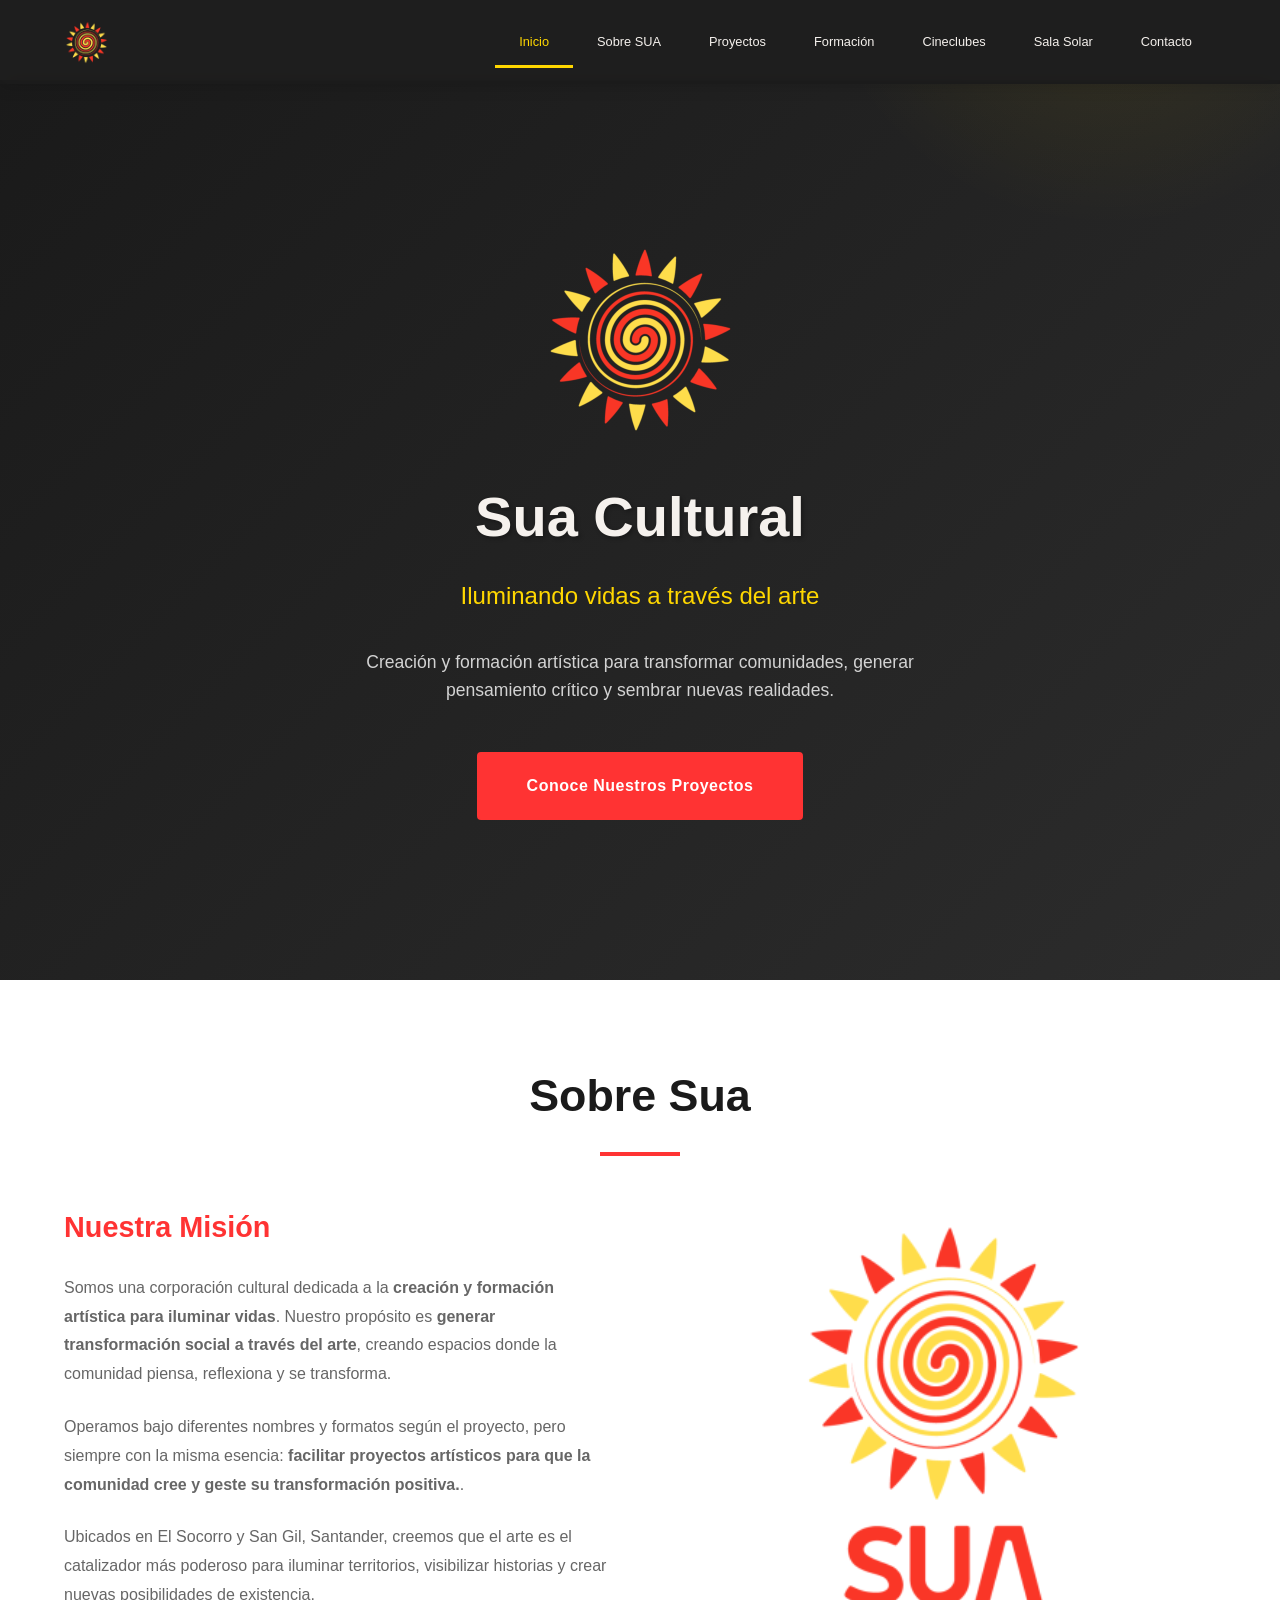
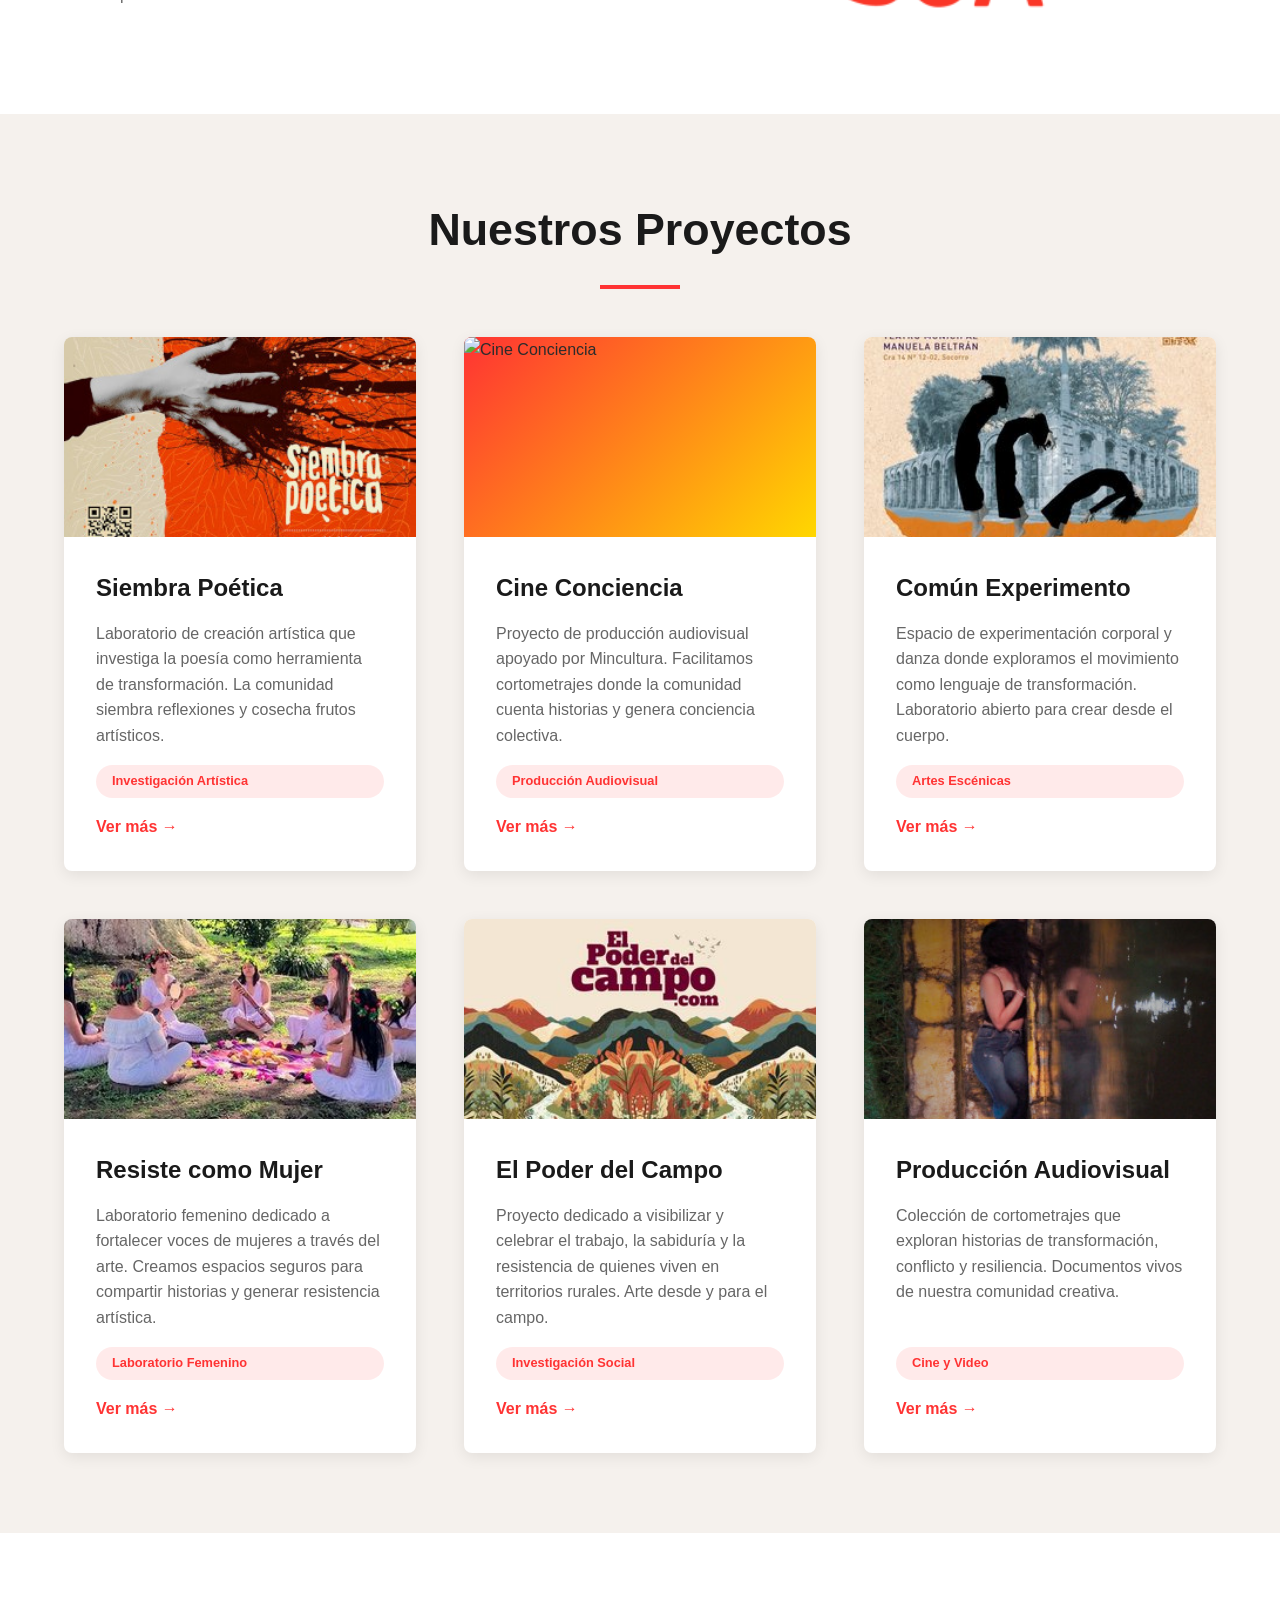
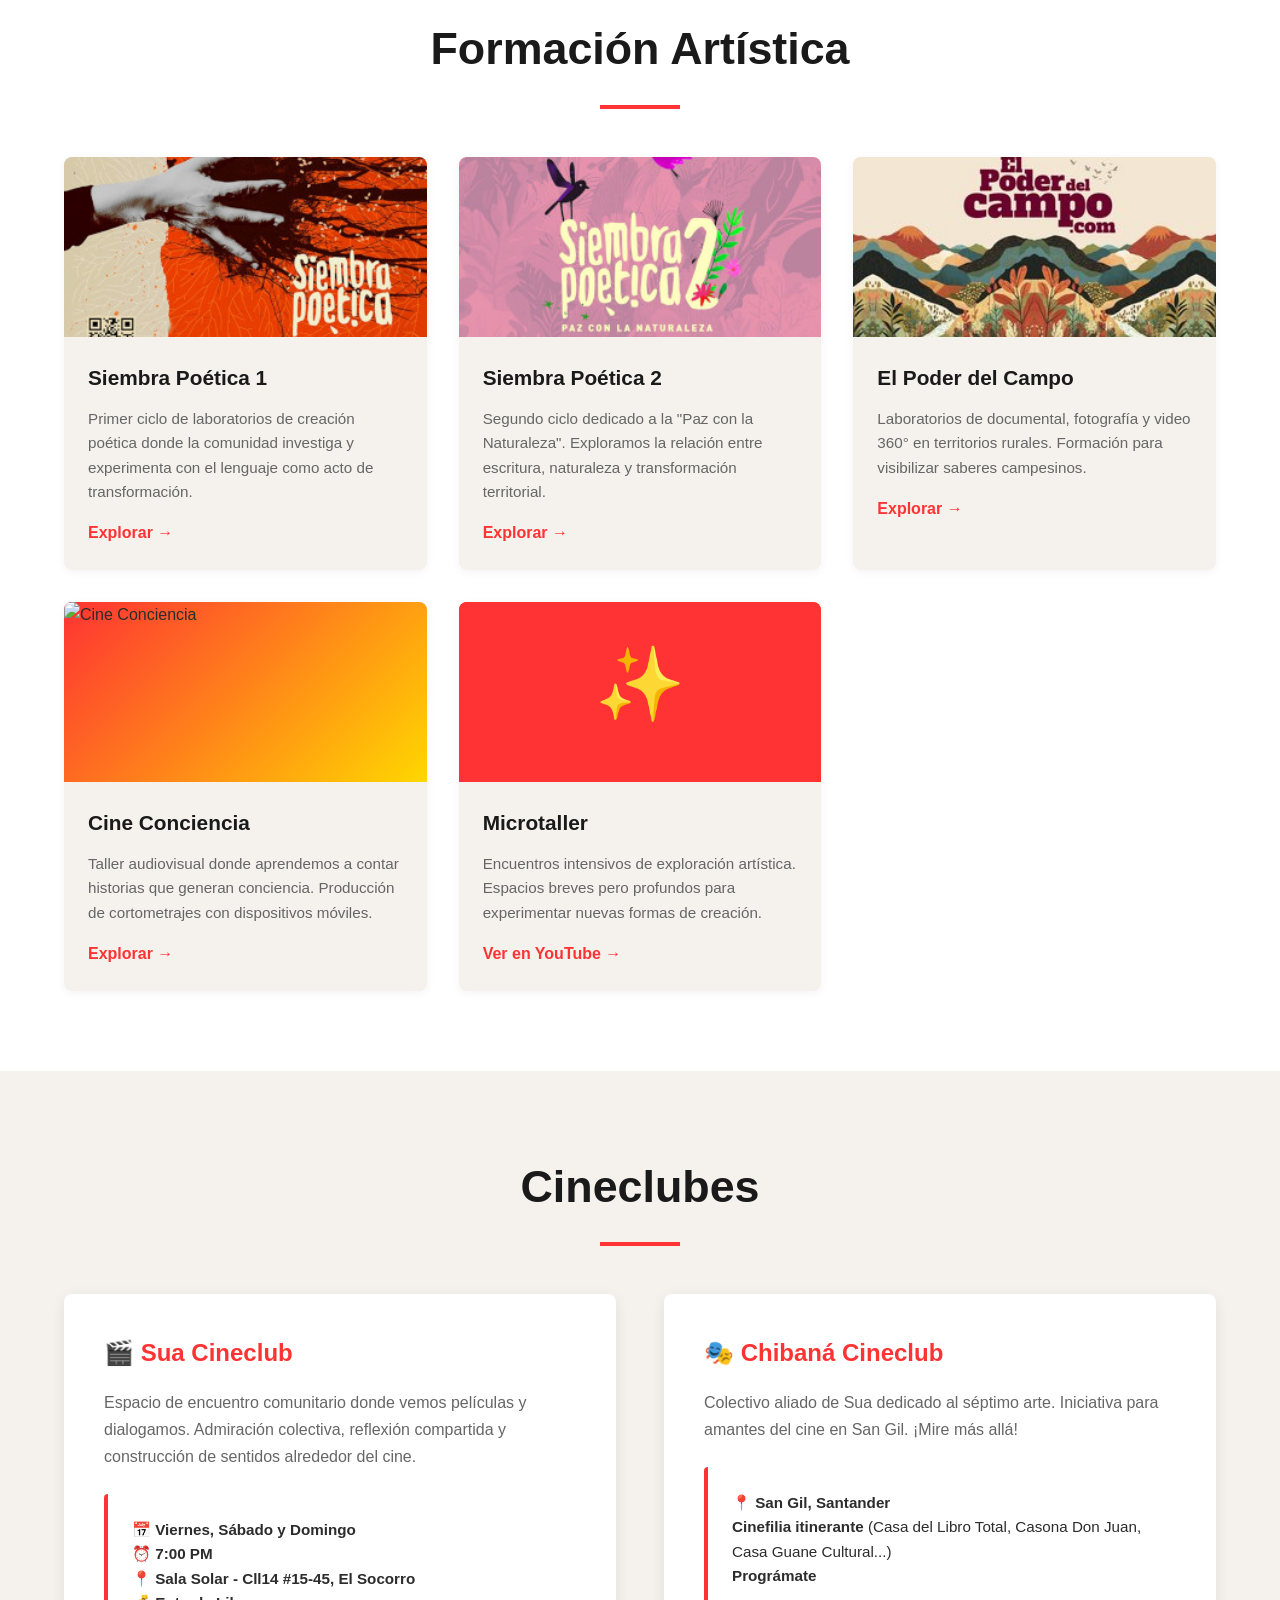
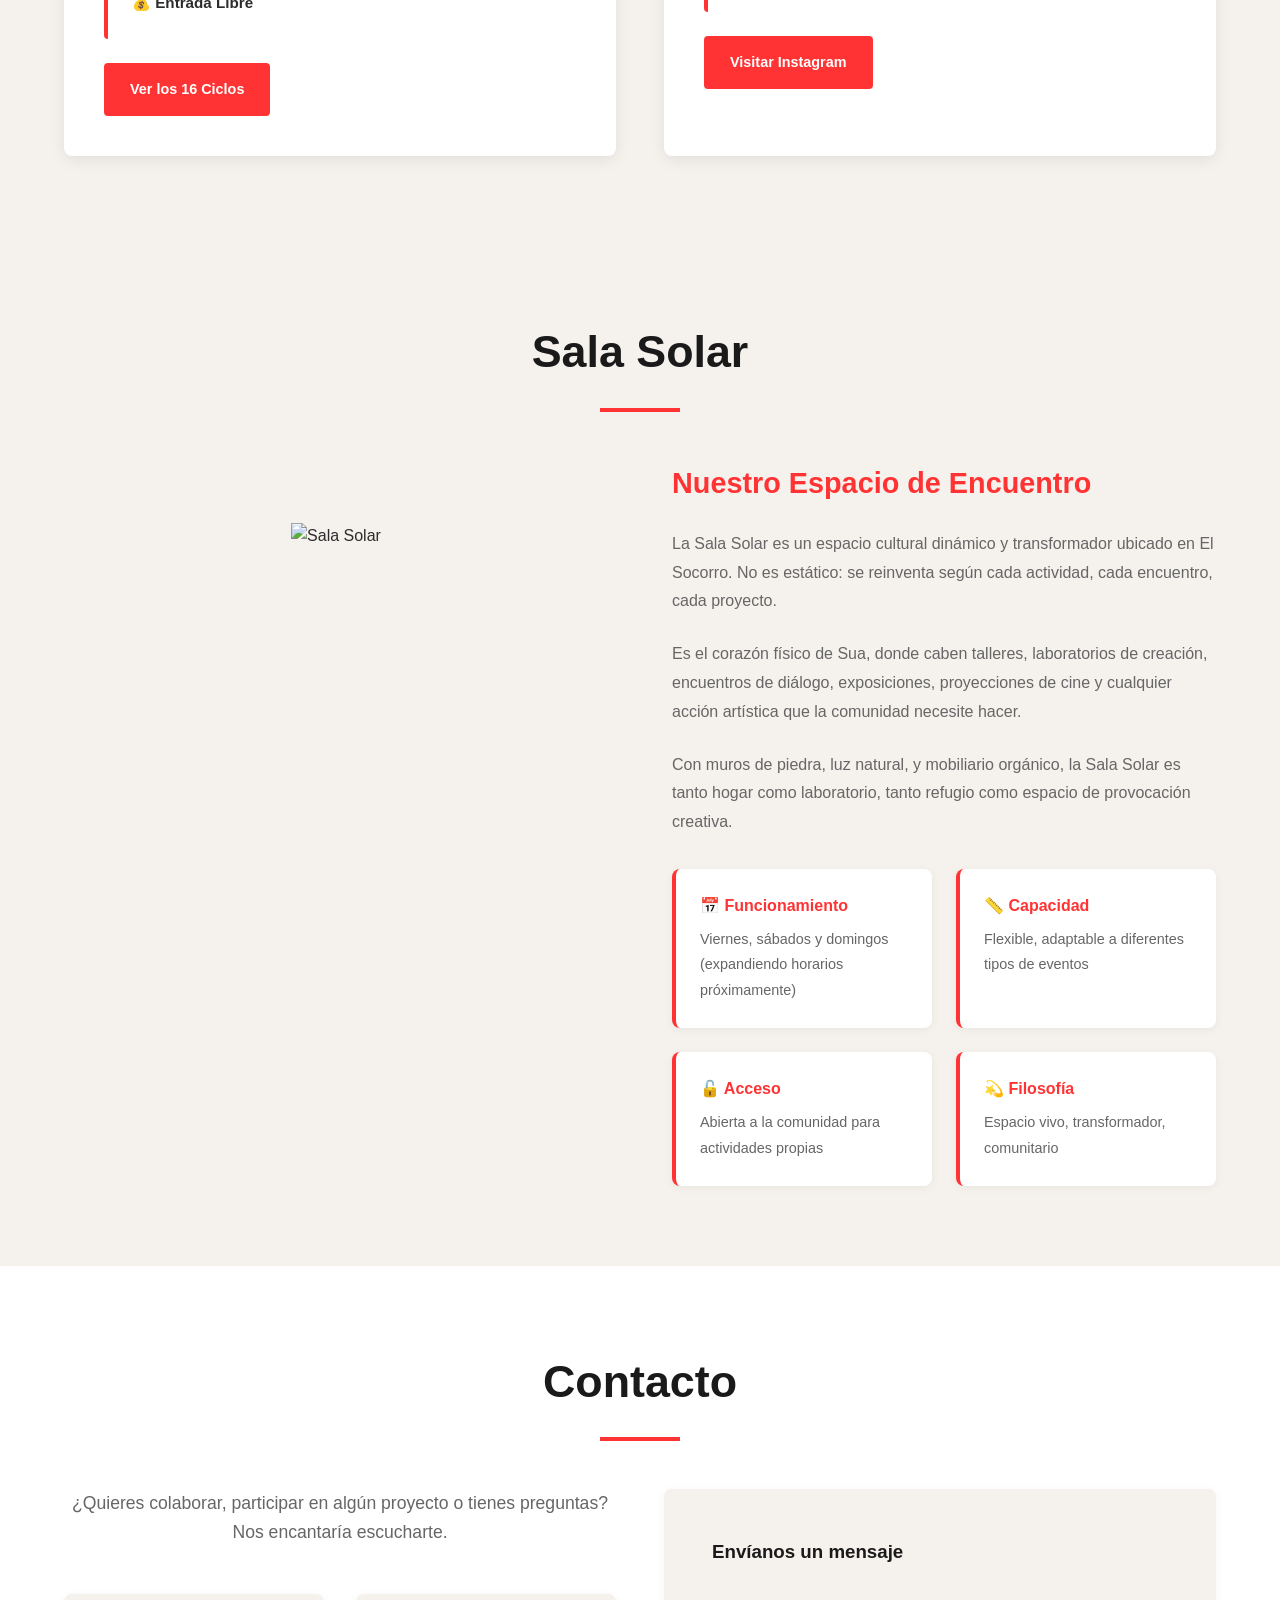
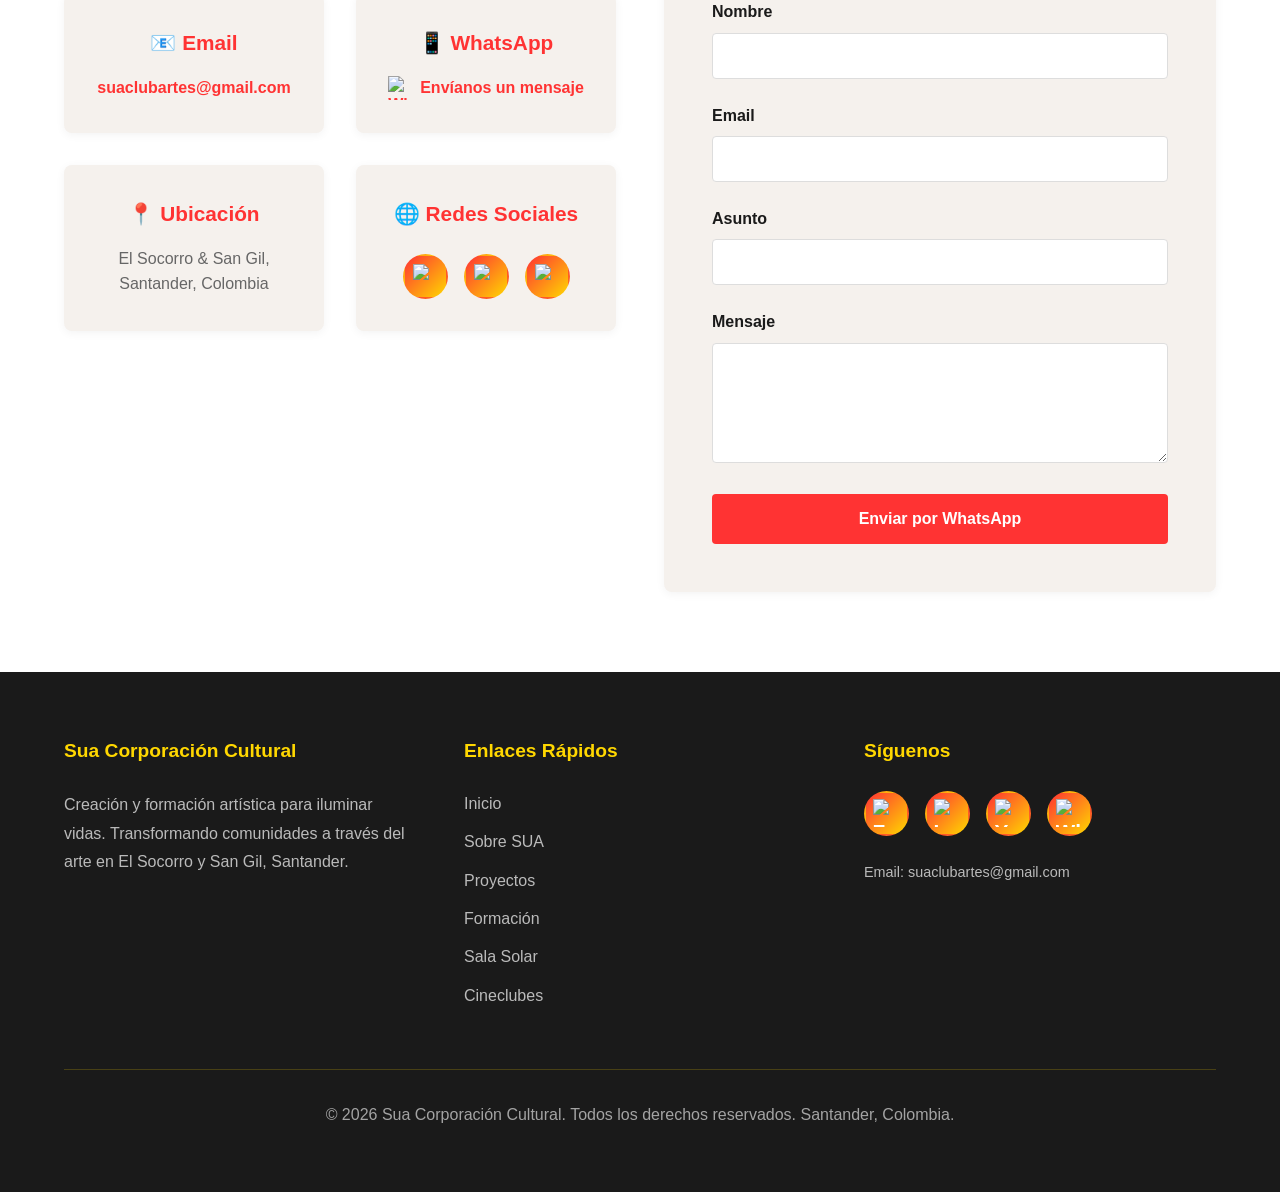
==== index.html @ eae7cee3 "Update index.html" ====
<!DOCTYPE html>
<html lang="es">
<head>
    <meta charset="UTF-8">
    <meta name="viewport" content="width=device-width, initial-scale=1.0">
    <meta name="description" content="Sua Corporación Cultural - Creación y formación artística para iluminar vidas">
    <meta property="og:title" content="Sua Corporación Cultural">
    <meta property="og:description" content="Creación y formación artística para iluminar vidas. Transformando comunidades a través del arte.">
    <meta property="og:image" content="img/ogimgsua.jpg">
    <meta property="og:url" content="https://sua-cultural.github.io">
    <title>Sua Cultural - Iluminando vidas a través del arte</title>
    <link rel="icon" type="image/png" href="img/sol-icon32.png">
    <style>
        * {
            margin: 0;
            padding: 0;
            box-sizing: border-box;
        }

        :root {
            --primary: #1a1a1a;
            --secondary: #FF3333;
            --accent: #FFD700;
            --light: #f5f1ed;
            --text: #2c2c2c;
            --text-light: #666;
        }

        html {
            scroll-behavior: smooth;
        }

        body {
            font-family: -apple-system, BlinkMacSystemFont, 'Segoe UI', Roboto, Oxygen, Ubuntu, Cantarell, sans-serif;
            background: var(--light);
            color: var(--text);
            line-height: 1.6;
        }

        img {
            max-width: 100%;
            height: auto;
            display: block;
        }

        /* ===== HEADER STICKY ===== */
        header {
            position: fixed;
            top: 0;
            width: 100%;
            background: rgba(26, 26, 26, 0.98);
            backdrop-filter: blur(10px);
            z-index: 1000;
            padding: 1rem 5%;
            display: flex;
            justify-content: space-between;
            align-items: center;
            box-shadow: 0 2px 15px rgba(0, 0, 0, 0.15);
        }

        .logo {
            display: flex;
            align-items: center;
            gap: 1rem;
            text-decoration: none;
            cursor: pointer;
            transition: transform 0.3s ease;
            max-width: 180px;
        }

        .logo:hover {
            transform: scale(1.05);
        }

        .logo img {
            height: 45px;
            width: auto;
        }

        /* Navegación */
        nav {
            display: flex;
        }

        .nav-links {
            display: flex;
            list-style: none;
            gap: 0;
            margin: 0;
            padding: 0;
            width: 100%;
        }

        .nav-links a {
            display: block;
            padding: 1rem 1.5rem;
            color: var(--light);
            text-decoration: none;
            font-size: 0.8rem;
            font-weight: 500;
            transition: all 0.3s ease;
            position: relative;
        }

        .nav-links a:hover {
            color: var(--accent);
            background: rgba(255, 215, 0, 0.05);
        }

        .nav-links a::after {
            content: '';
            position: absolute;
            bottom: 0;
            left: 0;
            width: 0;
            height: 3px;
            background: var(--accent);
            transition: width 0.3s ease;
        }

        .nav-links a:hover::after,
        .nav-links a.active::after {
            width: 100%;
        }

        .nav-links a.active {
            color: var(--accent);
        }

        /* Botón hamburguesa */
        .hamburger {
            display: none;
            flex-direction: column;
            cursor: pointer;
            gap: 5px;
            background: none;
            border: none;
            padding: 0;
            z-index: 1001;
        }

        .hamburger span {
            width: 25px;
            height: 3px;
            background: var(--light);
            border-radius: 3px;
            transition: all 0.3s ease;
        }

        .hamburger.active span:nth-child(1) {
            transform: rotate(45deg) translate(8px, 8px);
        }

        .hamburger.active span:nth-child(2) {
            opacity: 0;
        }

        .hamburger.active span:nth-child(3) {
            transform: rotate(-45deg) translate(8px, -8px);
        }

        /* ===== HERO SECTION ===== */
        .hero {
            margin-top: 80px;
            min-height: 100vh;
            background: linear-gradient(135deg, var(--primary) 0%, #2c2c2c 100%);
            color: var(--light);
            display: flex;
            align-items: center;
            justify-content: center;
            padding: 3rem 5%;
            position: relative;
            overflow: hidden;
        }

        .hero::before {
            content: '';
            position: absolute;
            top: -50%;
            right: -10%;
            width: 600px;
            height: 600px;
            background: radial-gradient(circle, rgba(255, 215, 0, 0.1) 0%, transparent 70%);
            border-radius: 50%;
            animation: float 20s ease-in-out infinite;
        }

        @keyframes float {
            0%, 100% { transform: translateY(0px); }
            50% { transform: translateY(30px); }
        }

        .hero-content {
            position: relative;
            z-index: 1;
            max-width: 800px;
            text-align: center;
            animation: slideUp 0.8s ease-out;
            display: flex;
            flex-direction: column;
            align-items: center;
        }

        .hero-content > div {
            width: 100%;
            display: flex;
            justify-content: center;
            margin-bottom: 2rem;
        }

        .hero-content img {
            max-width: 100%;
            height: auto;
        }

        @keyframes slideUp {
            from {
                opacity: 0;
                transform: translateY(30px);
            }
            to {
                opacity: 1;
                transform: translateY(0);
            }
        }

        .hero h1 {
            font-size: clamp(2rem, 8vw, 3.5rem);
            margin-bottom: 1rem;
            font-weight: 700;
            text-shadow: 2px 2px 4px rgba(0, 0, 0, 0.3);
        }

        .hero .subtitle {
            font-size: clamp(1rem, 4vw, 1.5rem);
            color: var(--accent);
            margin-bottom: 2rem;
            font-weight: 300;
        }

        .hero .tagline {
            font-size: 1.1rem;
            color: rgba(255, 255, 255, 0.8);
            margin-bottom: 3rem;
            max-width: 600px;
            margin-left: auto;
            margin-right: auto;
        }

        .cta-button {
            display: inline-block;
            padding: 1.2rem 3rem;
            background: var(--secondary);
            color: white;
            text-decoration: none;
            border-radius: 4px;
            font-weight: 600;
            letter-spacing: 0.5px;
            transition: all 0.3s ease;
            border: 2px solid var(--secondary);
            cursor: pointer;
        }

        .cta-button:hover {
            background: transparent;
            color: var(--secondary);
            transform: translateY(-2px);
            box-shadow: 0 10px 25px rgba(255, 51, 51, 0.2);
        }

        /* ===== SECCIONES GENERALES ===== */
        section {
            padding: 5rem 5%;
            min-height: auto;
        }

        .section-title {
            font-size: clamp(1.8rem, 6vw, 2.8rem);
            margin-bottom: 3rem;
            color: var(--primary);
            text-align: center;
            position: relative;
            padding-bottom: 1.5rem;
        }

        .section-title::after {
            content: '';
            position: absolute;
            bottom: 0;
            left: 50%;
            transform: translateX(-50%);
            width: 80px;
            height: 4px;
            background: var(--secondary);
        }

        /* ===== SOBRE NOSOTROS ===== */
        .about {
            background: white;
        }

        .about-content {
            display: grid;
            grid-template-columns: 1fr 1fr;
            gap: 4rem;
            align-items: center;
            max-width: 1200px;
            margin: 0 auto;
        }

        .about-text h3 {
            font-size: 1.8rem;
            color: var(--secondary);
            margin-bottom: 1.5rem;
        }

        .about-text p {
            margin-bottom: 1.5rem;
            color: var(--text-light);
            line-height: 1.8;
        }

        .about-image {
           /* background: linear-gradient(135deg, var(--secondary) 0%, var(--accent) 100%);*/
            height: 400px;
            border-radius: 8px;
            display: flex;
            align-items: center;
            justify-content: center;
            overflow: hidden;
        }

        .about-image img {
            /*width: 100%;*/
            height: 100%;
            object-fit: cover;
        }

        /* ===== PROYECTOS ===== */
        .projects {
            background: var(--light);
        }

        .projects-grid {
            display: grid;
            grid-template-columns: repeat(auto-fit, minmax(300px, 1fr));
            gap: 3rem;
            max-width: 1200px;
            margin: 0 auto;
        }

        .project-card {
            background: white;
            border-radius: 8px;
            overflow: hidden;
            box-shadow: 0 4px 15px rgba(0, 0, 0, 0.08);
            transition: all 0.3s ease;
            display: flex;
            flex-direction: column;
        }

        .project-card:hover {
            transform: translateY(-8px);
            box-shadow: 0 12px 30px rgba(0, 0, 0, 0.15);
        }

        .project-image {
            height: 200px;
            background: linear-gradient(135deg, var(--secondary) 0%, var(--accent) 100%);
            display: flex;
            align-items: center;
            justify-content: center;
            overflow: hidden;
        }

        .project-image img {
            width: 100%;
            height: 100%;
            object-fit: cover;
        }

        .project-content {
            padding: 2rem;
            flex-grow: 1;
            display: flex;
            flex-direction: column;
        }

        .project-content h3 {
            font-size: 1.5rem;
            color: var(--primary);
            margin-bottom: 0.8rem;
        }

        .project-content p {
            color: var(--text-light);
            margin-bottom: 1rem;
            flex-grow: 1;
        }

        .project-type {
            display: inline-block;
            padding: 0.4rem 1rem;
            background: rgba(255, 51, 51, 0.1);
            color: var(--secondary);
            font-size: 0.8rem;
            border-radius: 20px;
            font-weight: 600;
        }

        .project-link {
            color: var(--secondary);
            text-decoration: none;
            font-weight: 600;
            margin-top: 1rem;
            transition: all 0.3s ease;
            display: inline-block;
        }

        .project-link:hover {
            gap: 0.5rem;
        }

        /* ===== FORMACIÓN ARTÍSTICA ===== */
        .formation {
            background: white;
        }

        .formation-grid {
            display: grid;
            grid-template-columns: repeat(auto-fit, minmax(280px, 1fr));
            gap: 2rem;
            max-width: 1200px;
            margin: 0 auto;
        }

        .formation-card {
            background: var(--light);
            border-radius: 8px;
            overflow: hidden;
            box-shadow: 0 2px 10px rgba(0, 0, 0, 0.05);
            transition: all 0.3s ease;
            display: flex;
            flex-direction: column;
        }

        .formation-card:hover {
            transform: translateY(-5px);
            box-shadow: 0 8px 20px rgba(0, 0, 0, 0.1);
        }

        .formation-image {
            height: 180px;
            background: linear-gradient(135deg, var(--secondary) 0%, var(--accent) 100%);
            overflow: hidden;
        }

        .formation-image img {
            width: 100%;
            height: 100%;
            object-fit: cover;
        }

        .formation-content {
            padding: 1.5rem;
            flex-grow: 1;
        }

        .formation-content h3 {
            font-size: 1.3rem;
            color: var(--primary);
            margin-bottom: 0.8rem;
        }

        .formation-content p {
            font-size: 0.95rem;
            color: var(--text-light);
        }

        .formation-link {
            color: var(--secondary);
            text-decoration: none;
            font-weight: 600;
            margin-top: 1rem;
            transition: all 0.3s ease;
            display: inline-block;
        }

        /* ===== CINECLUBS ===== */
        .cineclubs {
            background: var(--light);
        }

        .cineclubs-grid {
            display: grid;
            grid-template-columns: repeat(auto-fit, minmax(300px, 1fr));
            gap: 3rem;
            max-width: 1200px;
            margin: 0 auto;
        }

        .cineclub-item {
            background: white;
            border-radius: 8px;
            padding: 2.5rem;
            box-shadow: 0 4px 15px rgba(0, 0, 0, 0.08);
            transition: all 0.3s ease;
        }

        .cineclub-item:hover {
            transform: translateY(-8px);
            box-shadow: 0 12px 30px rgba(0, 0, 0, 0.15);
        }

        .cineclub-item h3 {
            font-size: 1.5rem;
            color: var(--secondary);
            margin-bottom: 1rem;
        }

        .cineclub-item p {
            color: var(--text-light);
            margin-bottom: 0.8rem;
            line-height: 1.7;
        }

        .cineclub-info {
            padding: 1.5rem;
            background: white;
            border-radius: 4px;
            margin-top: 1.5rem;
            font-size: 0.95rem;
            color: var(--text);
            border-left: 4px solid var(--secondary);
        }

        .cineclub-buttons {
            display: flex;
            gap: 1rem;
            margin-top: 1.5rem;
            flex-wrap: wrap;
        }

        .cineclub-btn {
            padding: 0.8rem 1.5rem;
            background: var(--secondary);
            color: white;
            text-decoration: none;
            border-radius: 4px;
            font-weight: 600;
            font-size: 0.9rem;
            transition: all 0.3s ease;
            border: 2px solid var(--secondary);
            display: inline-block;
        }

        .cineclub-btn:hover {
            background: transparent;
            color: var(--secondary);
        }
        /* ===== PRODUCCIÓN AUDIOVISUAL ===== */
        .audiovisual {
            background: white;
        }

        .audiovisual-grid {
            display: grid;
            grid-template-columns: repeat(auto-fit, minmax(250px, 1fr));
            gap: 2rem;
            max-width: 1200px;
            margin: 0 auto;
        }

        .film-card {
            background: var(--light);
            border-radius: 8px;
            overflow: hidden;
            box-shadow: 0 2px 10px rgba(0, 0, 0, 0.05);
            transition: all 0.3s ease;
        }

        .film-card:hover {
            transform: translateY(-5px);
            box-shadow: 0 8px 20px rgba(0, 0, 0, 0.1);
        }

        .film-poster {
            height: 200px;
            background: linear-gradient(135deg, var(--secondary) 0%, var(--accent) 100%);
            overflow: hidden;
        }

        .film-poster img {
            width: 100%;
            height: 100%;
            object-fit: cover;
        }

        .film-info {
            padding: 1.5rem;
        }

        .film-info h3 {
            font-size: 1.2rem;
            color: var(--primary);
            margin-bottom: 0.5rem;
        }

        .film-info p {
            font-size: 0.85rem;
            color: var(--text-light);
        }

        .film-link {
            color: var(--secondary);
            text-decoration: none;
            font-weight: 600;
            margin-top: 1rem;
            display: inline-block;
            transition: all 0.3s ease;
        }

        .film-link:hover {
            color: var(--accent);
        }

        /* ===== SALA SOLAR ===== */
        .sala-solar {
            background: var(--light);
        }

        .sala-content {
            display: grid;
            grid-template-columns: 1fr 1fr;
            gap: 4rem;
            align-items: center;
            max-width: 1200px;
            margin: 0 auto;
        }

        .sala-image {
            height: 600px;
            /*background: linear-gradient(135deg, #FF3333 0%, #FFD700 100%);*/
            border-radius: 3px;
            display: flex;
            align-items: center;
            justify-content: center;
            overflow: hidden;
        }

        .sala-image img {
            /*width: 100%;*/
            height: 100%;
            object-fit: cover;
        }

        .sala-text h3 {
            font-size: 1.8rem;
            color: var(--secondary);
            margin-bottom: 1.5rem;
        }

        .sala-text p {
            margin-bottom: 1.5rem;
            color: var(--text-light);
            line-height: 1.8;
        }

        .sala-features {
            display: grid;
            grid-template-columns: 1fr 1fr;
            gap: 1.5rem;
            margin-top: 2rem;
        }

        .feature {
            padding: 1.5rem;
            background: white;
            border-radius: 8px;
            border-left: 4px solid var(--secondary);
            box-shadow: 0 2px 10px rgba(0, 0, 0, 0.05);
        }

        .feature h4 {
            color: var(--secondary);
            margin-bottom: 0.5rem;
            font-size: 1rem;
        }

        .feature p {
            font-size: 0.9rem;
            color: var(--text-light);
            margin: 0;
        }

        /* ===== CONTACTO ===== */
        .contact {
            background: white;
        }

        .contact-content {
            max-width: 1200px;
            margin: 0 auto;
            display: grid;
            grid-template-columns: 1fr 1fr;
            gap: 3rem;
            align-items: start;
        }

        .contact-intro {
            text-align: center;
            margin-bottom: 3rem;
        }

        .contact-intro p {
            font-size: 1.1rem;
            color: var(--text-light);
        }

        .contact-info {
            display: grid;
            grid-template-columns: repeat(auto-fit, minmax(250px, 1fr));
            gap: 2rem;
            margin-bottom: 3rem;
        }

        .contact-item {
            background: var(--light);
            padding: 2rem;
            border-radius: 8px;
            text-align: center;
            box-shadow: 0 2px 10px rgba(0, 0, 0, 0.05);
        }

        .contact-item h3 {
            color: var(--secondary);
            margin-bottom: 1rem;
            font-size: 1.3rem;
        }

        .contact-item p {
            color: var(--text-light);
        }

        .contact-item a {
            color: var(--secondary);
            text-decoration: none;
            font-weight: 600;
            transition: all 0.3s ease;
        }

        .contact-item a:hover {
            color: var(--accent);
        }

        .contact-social {
            justify-content: center;
        }

        .contact-form {
            background: var(--light);
            padding: 3rem;
            border-radius: 8px;
            box-shadow: 0 2px 10px rgba(0, 0, 0, 0.05);
        }

        .form-group {
            margin-bottom: 1.5rem;
        }

        .form-group label {
            display: block;
            font-weight: 600;
            color: var(--primary);
            margin-bottom: 0.5rem;
        }

        .form-group input,
        .form-group textarea {
            width: 100%;
            padding: 0.8rem;
            border: 1px solid #ddd;
            border-radius: 4px;
            font-family: inherit;
            font-size: 1rem;
            transition: border-color 0.3s ease;
        }

        .form-group input:focus,
        .form-group textarea:focus {
            outline: none;
            border-color: var(--secondary);
            box-shadow: 0 0 0 3px rgba(255, 51, 51, 0.1);
        }

        .form-group textarea {
            resize: vertical;
            min-height: 120px;
        }

        .submit-btn {
            width: 100%;
            padding: 1rem;
            background: var(--secondary);
            color: white;
            border: none;
            border-radius: 4px;
            font-weight: 600;
            cursor: pointer;
            font-size: 1rem;
            transition: all 0.3s ease;
        }

        .submit-btn:hover {
            background: var(--primary);
            transform: translateY(-2px);
            box-shadow: 0 8px 20px rgba(255, 51, 51, 0.2);
        }

        /* ===== FOOTER ===== */
        footer {
            background: var(--primary);
            color: var(--light);
            padding: 4rem 5%;
        }

        .footer-content {
            display: grid;
            grid-template-columns: repeat(auto-fit, minmax(250px, 1fr));
            gap: 3rem;
            max-width: 1200px;
            margin: 0 auto 3rem;
        }

        .footer-section h4 {
            color: var(--accent);
            margin-bottom: 1.5rem;
            font-size: 1.2rem;
        }

        .footer-section p {
            color: rgba(255, 255, 255, 0.7);
            line-height: 1.8;
            margin-bottom: 1rem;
        }

        .footer-section ul {
            list-style: none;
        }

        .footer-section li {
            margin-bottom: 0.8rem;
        }

        .footer-section a {
            color: rgba(255, 255, 255, 0.7);
            text-decoration: none;
            transition: color 0.3s ease;
        }

        .footer-section a:hover {
            color: var(--accent);
        }

        .social-links {
            display: flex;
            gap: 1rem;
            margin-top: 1.5rem;
        }

        .social-links a {
            display: inline-flex;
            align-items: center;
            justify-content: center;
            width: 45px;
            height: 45px;
            background: linear-gradient(135deg, var(--secondary) 0%, var(--accent) 100%);
            border-radius: 50%;
            transition: all 0.3s ease;
            color: white;
            font-weight: bold;
            font-size: 1.3rem;
            text-decoration: none;
            border: 2px solid transparent;
        }

        .social-links a img {
            width: 28px;
            height: 28px;
            object-fit: contain;
        }

        .social-links a:hover {
            transform: translateY(-3px);
            box-shadow: 0 8px 20px rgba(255, 51, 51, 0.3);
            border-color: rgba(255, 255, 255, 0.3);
        }

        .social-icon {
            width: 28px;
            height: 28px;
            object-fit: contain;
        }

        .contact-item a {
            display: flex;
            align-items: center;
            justify-content: center;
            gap: 0.5rem;
        }

        .contact-item a img {
            width: 24px;
            height: 24px;
            object-fit: contain;
        }

        .footer-bottom {
            border-top: 1px solid rgba(255, 215, 0, 0.2);
            padding-top: 2rem;
            text-align: center;
            color: rgba(255, 255, 255, 0.6);
            max-width: 1200px;
            margin: 0 auto;
        }

        /* ===== RESPONSIVE ===== */
        @media (max-width: 768px) {
            header {
                padding: 0.8rem 4%;
            }

            .nav-links a {
                padding: 0.8rem 1rem;
                font-size: 0.8rem;
            }

            .logo img {
                height: 35px;
            }

            .hero {
                margin-top: 70px;
                padding: 2rem 4%;
            }

            .section-title {
                margin-bottom: 2rem;
            }

            .about-content,
            .sala-content {
                grid-template-columns: 1fr;
            }

            .sala-features {
                grid-template-columns: 1fr;
            }

            .projects-grid,
            .formation-grid,
            .audiovisual-grid,
            .cineclubs-grid {
                grid-template-columns: 1fr;
            }

            .contact-content {
                grid-template-columns: 1fr;
                gap: 2rem;
            }

            section {
                padding: 3rem 4%;
            }

            .contact-form {
                padding: 1.5rem;
            }
        }

        @media (max-width: 600px) {
            header {
                padding: 0.7rem 3%;
                position: fixed;
                top: 0;
                width: 100%;
            }

            .hamburger {
                display: flex;
            }

            nav {
                position: absolute;
                top: 100%;
                left: 0;
                right: 0;
                background: rgba(26, 26, 26, 0.98);
                max-height: 0;
                overflow: hidden;
                transition: max-height 0.3s ease;
                width: 100%;
            }

            nav.active {
                max-height: 500px;
                box-shadow: 0 4px 15px rgba(0, 0, 0, 0.15);
            }

            .nav-links {
                flex-direction: column;
                width: 100%;
            }

            .nav-links li {
                border-bottom: 1px solid rgba(255, 255, 255, 0.1);
            }

            .nav-links a {
                padding: 1rem;
                font-size: 0.85rem;
            }

            .nav-links a::after {
                display: none;
            }

            .logo {
                max-width: 120px;
            }

            .logo img {
                height: 35px;
            }

            .hero {
                margin-top: 0;
                padding: 2rem 3%;
                padding-top: 70px;
            }

            .cta-button {
                padding: 0.9rem 2rem;
                font-size: 0.9rem;
            }

            section {
                padding: 2rem 3%;
            }

            .section-title {
                font-size: 1.4rem;
                margin-bottom: 1.5rem;
            }

            .contact-form {
                padding: 1rem;
            }

            .about-image,
            .sala-image {
                height: auto;
                aspect-ratio: auto;
            }

            .sala-image {
                aspect-ratio: 1 / 0.8;
            }

            .about-content {
                grid-template-columns: 1fr;
                gap: 2rem;
            }

            .cineclub-buttons {
                flex-direction: column;
            }

            .cineclub-btn {
                width: 100%;
                text-align: center;
            }
        }
    </style>
</head>
<body>
    <!-- HEADER -->
    <header>
        <a href="#inicio" class="logo">
            <img src="img/sol-icon100.png">
        </a>

        <button class="hamburger" id="hamburger">
            <span></span>
            <span></span>
            <span></span>
        </button>

        <nav id="nav-menu">
            <ul class="nav-links">
                <li><a href="#inicio" class="nav-link active">Inicio</a></li>
                <li><a href="#sobre-sua" class="nav-link">Sobre SUA</a></li>
                <li><a href="#proyectos" class="nav-link">Proyectos</a></li>
                <li><a href="#formacion" class="nav-link">Formación</a></li>
                <li><a href="#cineclub" class="nav-link">Cineclubes</a></li>
                <li><a href="#sala-solar" class="nav-link">Sala Solar</a></li>
                <li><a href="#contacto" class="nav-link">Contacto</a></li>
            </ul>
        </nav>
    </header>

    <!-- HERO -->
    <section id="inicio" class="hero">
        <div class="hero-content">
            <div style="text-align: center">
                <img src="img/sol-icon200.png">
            </div>
            <h1>Sua Cultural</h1>
            <p class="subtitle">Iluminando vidas a través del arte</p>
            <p class="tagline">Creación y formación artística para transformar comunidades, generar pensamiento crítico y sembrar nuevas realidades.</p>
            <a href="#proyectos" class="cta-button">Conoce Nuestros Proyectos</a>
        </div>
    </section>

    <!-- SOBRE NOSOTROS -->
    <section id="sobre-sua" class="about">
        <h2 class="section-title">Sobre Sua</h2>
        <div class="about-content">
            <div class="about-text">
                <h3>Nuestra Misión</h3>
                <p>Somos una corporación cultural dedicada a la <strong>creación y formación artística para iluminar vidas</strong>. Nuestro propósito es <strong>generar transformación social a través del arte</strong>, creando espacios donde la comunidad piensa, reflexiona y se transforma.</p>
                <p>Operamos bajo diferentes nombres y formatos según el proyecto, pero
                    siempre con la misma esencia: <strong>facilitar proyectos artísticos para que la comunidad cree y geste su transformación positiva.</strong>.</p>
                <p>Ubicados en El Socorro y San Gil, Santander, creemos que el arte es el catalizador más poderoso para iluminar territorios, visibilizar historias y crear nuevas posibilidades de existencia.</p>
            </div>
            <div class="about-image">
                <!-- Imagen sua logo -->
                <img src="img/Sua logo vert.png" alt="sua logo ver">
            </div>
        </div>
    </section>

    <!-- PROYECTOS -->
    <section id="proyectos" class="projects">
        <h2 class="section-title">Nuestros Proyectos</h2>
        <div class="projects-grid">
            <div class="project-card">
                <div class="project-image">
                    <img src="img/siembra-poetica.jpg" alt="Siembra Poética">
                </div>
                <div class="project-content">
                    <h3>Siembra Poética</h3>
                    <p>Laboratorio de creación artística que investiga la poesía como herramienta de transformación. La comunidad siembra reflexiones y cosecha frutos artísticos.</p>
                    <span class="project-type">Investigación Artística</span>
                    <a href="siembra-poetica.html" class="project-link">Ver más →</a>
                </div>
            </div>

            <div class="project-card">
                <div class="project-image">
                    <img src="img/cine-conciencia.jpg" alt="Cine Conciencia">
                </div>
                <div class="project-content">
                    <h3>Cine Conciencia</h3>
                    <p>Proyecto de producción audiovisual apoyado por Mincultura. Facilitamos cortometrajes donde la comunidad cuenta historias y genera conciencia colectiva.</p>
                    <span class="project-type">Producción Audiovisual</span>
                    <a href="cine-conciencia.html" class="project-link">Ver más →</a>
                </div>
            </div>

            <div class="project-card">
                <div class="project-image">
                    <img src="img/comun-experimento.jpg" alt="Común Experimento">
                </div>
                <div class="project-content">
                    <h3>Común Experimento</h3>
                    <p>Espacio de experimentación corporal y danza donde exploramos el movimiento como lenguaje de transformación. Laboratorio abierto para crear desde el cuerpo.</p>
                    <span class="project-type">Artes Escénicas</span>
                    <a href="comun-experimento.html" class="project-link">Ver más →</a>
                </div>
            </div>

            <div class="project-card">
                <div class="project-image">
                    <img src="img/resiste-como-mujer.jpg" alt="Resiste como Mujer">
                </div>
                <div class="project-content">
                    <h3>Resiste como Mujer</h3>
                    <p>Laboratorio femenino dedicado a fortalecer voces de mujeres a través del arte. Creamos espacios seguros para compartir historias y generar resistencia artística.</p>
                    <span class="project-type">Laboratorio Femenino</span>
                    <a href="resiste-como-mujer.html" class="project-link">Ver más →</a>
                </div>
            </div>

            <div class="project-card">
                <div class="project-image">
                    <img src="img/el-poder-del-campo.jpg" alt="El Poder del Campo">
                </div>
                <div class="project-content">
                    <h3>El Poder del Campo</h3>
                    <p>Proyecto dedicado a visibilizar y celebrar el trabajo, la sabiduría y la resistencia de quienes viven en territorios rurales. Arte desde y para el campo.</p>
                    <span class="project-type">Investigación Social</span>
                    <a href="el-poder-del-campo.html" class="project-link">Ver más →</a>
                </div>
            </div>

            <div class="project-card">
                <div class="project-image">
                    <img src="img/Reflejo-web.jpg" alt="Producción Audiovisual">
                </div>
                <div class="project-content">
                    <h3>Producción Audiovisual</h3>
                    <p>Colección de cortometrajes que exploran historias de transformación, conflicto y resiliencia. Documentos vivos de nuestra comunidad creativa.</p>
                    <span class="project-type">Cine y Video</span>
                    <a href="produccion-audiovisual.html" class="project-link">Ver más →</a>
                </div>
            </div>
        </div>
    </section>

    <!-- FORMACIÓN ARTÍSTICA -->
    <section id="formacion" class="formation">
        <h2 class="section-title">Formación Artística</h2>
        <div class="formation-grid">
            <div class="formation-card">
                <div class="formation-image">
                    <img src="img/siembra-poetica.jpg" alt="Siembra Poética 1">
                </div>
                <div class="formation-content">
                    <h3>Siembra Poética 1</h3>
                    <p>Primer ciclo de laboratorios de creación poética donde la comunidad investiga y experimenta con el lenguaje como acto de transformación.</p>
                    <a href="siembra-poetica.html" class="formation-link">Explorar →</a>
                </div>
            </div>

            <div class="formation-card">
                <div class="formation-image">
                    <img src="img/siembra-poetica-2.jpg" alt="Siembra Poética 2">
                </div>
                <div class="formation-content">
                    <h3>Siembra Poética 2</h3>
                    <p>Segundo ciclo dedicado a la "Paz con la Naturaleza". Exploramos la relación entre escritura, naturaleza y transformación territorial.</p>
                    <a href="siembra-poetica-2.html" class="formation-link">Explorar →</a>
                </div>
            </div>

            <div class="formation-card">
                <div class="formation-image">
                    <img src="img/el-poder-del-campo.jpg" alt="El Poder del Campo">
                </div>
                <div class="formation-content">
                    <h3>El Poder del Campo</h3>
                    <p>Laboratorios de documental, fotografía y video 360° en territorios rurales. Formación para visibilizar saberes campesinos.</p>
                    <a href="el-poder-del-campo.html" class="formation-link">Explorar →</a>
                </div>
            </div>

            <div class="formation-card">
                <div class="formation-image">
                    <img src="img/cine-conciencia.jpg" alt="Cine Conciencia">
                </div>
                <div class="formation-content">
                    <h3>Cine Conciencia</h3>
                    <p>Taller audiovisual donde aprendemos a contar historias que generan conciencia. Producción de cortometrajes con dispositivos móviles.</p>
                    <a href="cine-conciencia.html" class="formation-link">Explorar →</a>
                </div>
            </div>

            <div class="formation-card">
                <div class="formation-image">
                    <img src="data:image/svg+xml,%3Csvg xmlns='http://www.w3.org/2000/svg' viewBox='0 0 300 200'%3E%3Crect fill='%23FF3333' width='300' height='200'/%3E%3Ctext x='50%25' y='50%25' font-size='60' text-anchor='middle' dominant-baseline='middle'%3E✨%3C/text%3E%3C/svg%3E" alt="Microtaller">
                </div>
                <div class="formation-content">
                    <h3>Microtaller</h3>
                    <p>Encuentros intensivos de exploración artística. Espacios breves pero profundos para experimentar nuevas formas de creación.</p>
                    <a href="https://www.youtube.com/@suacultural" class="formation-link" target="_blank">Ver en YouTube →</a>
                </div>
            </div>
        </div>
    </section>

    <!-- CINECLUBS -->
    <section id="cineclub" class="cineclubs">
        <h2 class="section-title">Cineclubes</h2>
        <div class="cineclubs-grid">
            <div class="cineclub-item">
                <h3>🎬 Sua Cineclub</h3>
                <p>Espacio de encuentro comunitario donde vemos películas y dialogamos. Admiración colectiva, reflexión compartida y construcción de sentidos alrededor del cine.</p>
                <div class="cineclub-info">
                    <strong>📅 Viernes, Sábado y Domingo</strong><br>
                    <strong>⏰ 7:00 PM</strong><br>
                    <strong>📍 Sala Solar - Cll14 #15-45, El Socorro</strong><br>
                    <strong>💰 Entrada Libre</strong>
                </div>
                <div class="cineclub-buttons">
                    <a href="sua-cineclub.html" class="cineclub-btn">Ver los 16 Ciclos</a>
                </div>
            </div>

            <div class="cineclub-item">
                <h3>🎭 Chibaná Cineclub</h3>
                <p>Colectivo aliado de Sua dedicado al séptimo arte. Iniciativa para amantes del cine en San Gil. ¡Mire más allá!</p>
                <div class="cineclub-info">
                    <strong>📍 San Gil, Santander</strong><br>
                    <strong>Cinefilia itinerante</strong> (Casa del Libro Total, Casona Don Juan, Casa Guane Cultural...)<br>
                    <strong>Prográmate</strong>
                </div>
                <div class="cineclub-buttons">
                    <a href="https://instagram.com/chibanacineclub" class="cineclub-btn" target="_blank">Visitar Instagram</a>
                </div>
            </div>
        </div>
    </section>

    <!-- SALA SOLAR -->
    <section id="sala-solar" class="sala-solar">
        <h2 class="section-title">Sala Solar</h2>
        <div class="sala-content">
            <div class="sala-image">
                <img src="img/salasolar-foto-vert.jpeg" alt="Sala Solar">
            </div>
            <div class="sala-text">
                <h3>Nuestro Espacio de Encuentro</h3>
                <p>La Sala Solar es un espacio cultural dinámico y transformador ubicado en El Socorro. No es estático: se reinventa según cada actividad, cada encuentro, cada proyecto.</p>
                <p>Es el corazón físico de Sua, donde caben talleres, laboratorios de creación, encuentros de diálogo, exposiciones, proyecciones de cine y cualquier acción artística que la comunidad necesite hacer.</p>
                <p>Con muros de piedra, luz natural, y mobiliario orgánico, la Sala Solar es tanto hogar como laboratorio, tanto refugio como espacio de provocación creativa.</p>
                
                <div class="sala-features">
                    <div class="feature">
                        <h4>📅 Funcionamiento</h4>
                        <p>Viernes, sábados y domingos (expandiendo horarios próximamente)</p>
                    </div>
                    <div class="feature">
                        <h4>📏 Capacidad</h4>
                        <p>Flexible, adaptable a diferentes tipos de eventos</p>
                    </div>
                    <div class="feature">
                        <h4>🔓 Acceso</h4>
                        <p>Abierta a la comunidad para actividades propias</p>
                    </div>
                    <div class="feature">
                        <h4>💫 Filosofía</h4>
                        <p>Espacio vivo, transformador, comunitario</p>
                    </div>
                </div>
            </div>
        </div>
    </section>

    <!-- CONTACTO -->
    <section id="contacto" class="contact">
        <h2 class="section-title">Contacto</h2>
        <div class="contact-content">
            <div>
                <div class="contact-intro">
                    <p>¿Quieres colaborar, participar en algún proyecto o tienes preguntas? Nos encantaría escucharte.</p>
                </div>

                <div class="contact-info">
                    <div class="contact-item">
                        <h3>📧 Email</h3>
                        <p><a href="mailto:suaclubartes@gmail.com">suaclubartes@gmail.com</a></p>
                    </div>
                    <div class="contact-item">
                        <h3>📱 WhatsApp</h3>
                        <p><a href="https://wa.me/573008643242" target="_blank">
                            <img src="img/whatsapp-logo.png" alt="WhatsApp" class="social-icon">
                            Envíanos un mensaje
                        </a></p>
                    </div>
                    <div class="contact-item">
                        <h3>📍 Ubicación</h3>
                        <p>El Socorro & San Gil, Santander, Colombia</p>
                    </div>
                    <div class="contact-item">
                        <h3>🌐 Redes Sociales</h3>
                        <div class="social-links contact-social">
                            <a href="https://facebook.com/suaclubartes" title="Facebook" target="_blank">
                                <img src="img/facebook-logo.png" alt="Facebook" class="social-icon">
                            </a>
                            <a href="https://instagram.com/suaclubartes" title="Instagram" target="_blank">
                                <img src="img/instagram-logo.png" alt="Instagram" class="social-icon">
                            </a>
                            <a href="https://youtube.com/@suacultural" title="YouTube" target="_blank">
                                <img src="img/youtube-logo.png" alt="YouTube" class="social-icon">
                            </a>
                        </div>
                    </div>
                </div>
            </div>

            <div class="contact-form">
                <h3 style="margin-bottom: 2rem; color: var(--primary);">Envíanos un mensaje</h3>
                <form onsubmit="handleFormSubmit(event)">
                    <div class="form-group">
                        <label for="nombre">Nombre</label>
                        <input type="text" id="nombre" name="nombre" required>
                    </div>
                    <div class="form-group">
                        <label for="email">Email</label>
                        <input type="email" id="email" name="email" required>
                    </div>
                    <div class="form-group">
                        <label for="asunto">Asunto</label>
                        <input type="text" id="asunto" name="asunto" required>
                    </div>
                    <div class="form-group">
                        <label for="mensaje">Mensaje</label>
                        <textarea id="mensaje" name="mensaje" required></textarea>
                    </div>
                    <button type="submit" class="submit-btn">Enviar por WhatsApp</button>
                </form>
            </div>
        </div>
    </section>

    <!-- FOOTER -->
    <footer>
        <div class="footer-content">
            <div class="footer-section">
                <h4>Sua Corporación Cultural</h4>
                <p>Creación y formación artística para iluminar vidas. Transformando comunidades a través del arte en El Socorro y San Gil, Santander.</p>
            </div>
            <div class="footer-section">
                <h4>Enlaces Rápidos</h4>
                <ul>
                    <li><a href="#inicio">Inicio</a></li>
                    <li><a href="#sobre-sua">Sobre SUA</a></li>
                    <li><a href="#proyectos">Proyectos</a></li>
                    <li><a href="#formacion">Formación</a></li>
                    <li><a href="#sala-solar">Sala Solar</a></li>
                    <li><a href="#cineclub">Cineclubes</a></li>
                </ul>
            </div>
            <div class="footer-section">
                <h4>Síguenos</h4>
                <div class="social-links">
                    <a href="https://facebook.com/suaclubartes" title="Facebook" target="_blank">
                        <img src="img/facebook-logo.png" alt="Facebook" class="social-icon">
                    </a>
                    <a href="https://instagram.com/suaclubartes" title="Instagram" target="_blank">
                        <img src="img/instagram-logo.png" alt="Instagram" class="social-icon">
                    </a>
                    <a href="https://youtube.com/@suacultural" title="YouTube" target="_blank">
                        <img src="img/youtube-logo.png" alt="YouTube" class="social-icon">
                    </a>
                    <a href="https://wa.me/573008643242" title="WhatsApp" target="_blank">
                        <img src="img/whatsapp-logo.png" alt="WhatsApp" class="social-icon">
                    </a>
                </div>
                <p style="margin-top: 1.5rem; font-size: 0.9rem;">Email: suaclubartes@gmail.com</p>
            </div>
        </div>
        <div class="footer-bottom">
            <p>&copy; 2026 Sua Corporación Cultural. Todos los derechos reservados. Santander, Colombia.</p>
        </div>
    </footer>

    <script>
        // Menú hamburguesa toggle
        const hamburger = document.getElementById('hamburger');
        const navMenu = document.getElementById('nav-menu');
        const navLinks = document.querySelectorAll('.nav-link');

        hamburger.addEventListener('click', () => {
            hamburger.classList.toggle('active');
            navMenu.classList.toggle('active');
        });

        // Cerrar menú al hacer click en un link
        navLinks.forEach(link => {
            link.addEventListener('click', () => {
                hamburger.classList.remove('active');
                navMenu.classList.remove('active');
            });
        });

        // Navegación activa
        const sections = document.querySelectorAll('section');

        window.addEventListener('scroll', () => {
            let current = '';
            
            sections.forEach(section => {
                const sectionTop = section.offsetTop;
                const sectionHeight = section.clientHeight;
                
                if (pageYOffset >= sectionTop - 150) {
                    current = section.getAttribute('id');
                }
            });

            navLinks.forEach(link => {
                link.classList.remove('active');
                if (link.getAttribute('href').slice(1) === current) {
                    link.classList.add('active');
                }
            });
        });

        // Scroll suave
        navLinks.forEach(link => {
            link.addEventListener('click', (e) => {
                e.preventDefault();
                const targetId = link.getAttribute('href').slice(1);
                const targetSection = document.getElementById(targetId);
                if (targetSection) {
                    targetSection.scrollIntoView({ behavior: 'smooth' });
                }
            });
        });

        // Formulario de contacto - Redirige a WhatsApp
        function handleFormSubmit(event) {
            event.preventDefault();
            
            const nombre = document.getElementById('nombre').value;
            const email = document.getElementById('email').value;
            const asunto = document.getElementById('asunto').value;
            const mensaje = document.getElementById('mensaje').value;
            
            const textoCompleto = `Hola, soy ${nombre}\n\nEmail: ${email}\nAsunto: ${asunto}\n\nMensaje:\n${mensaje}`;
            const numeroWhatsApp = '573008643242';
            const enlaceWhatsApp = `https://wa.me/${numeroWhatsApp}?text=${encodeURIComponent(textoCompleto)}`;
            
            window.open(enlaceWhatsApp, '_blank');
            event.target.reset();
        }
    </script>
</body>
</html>
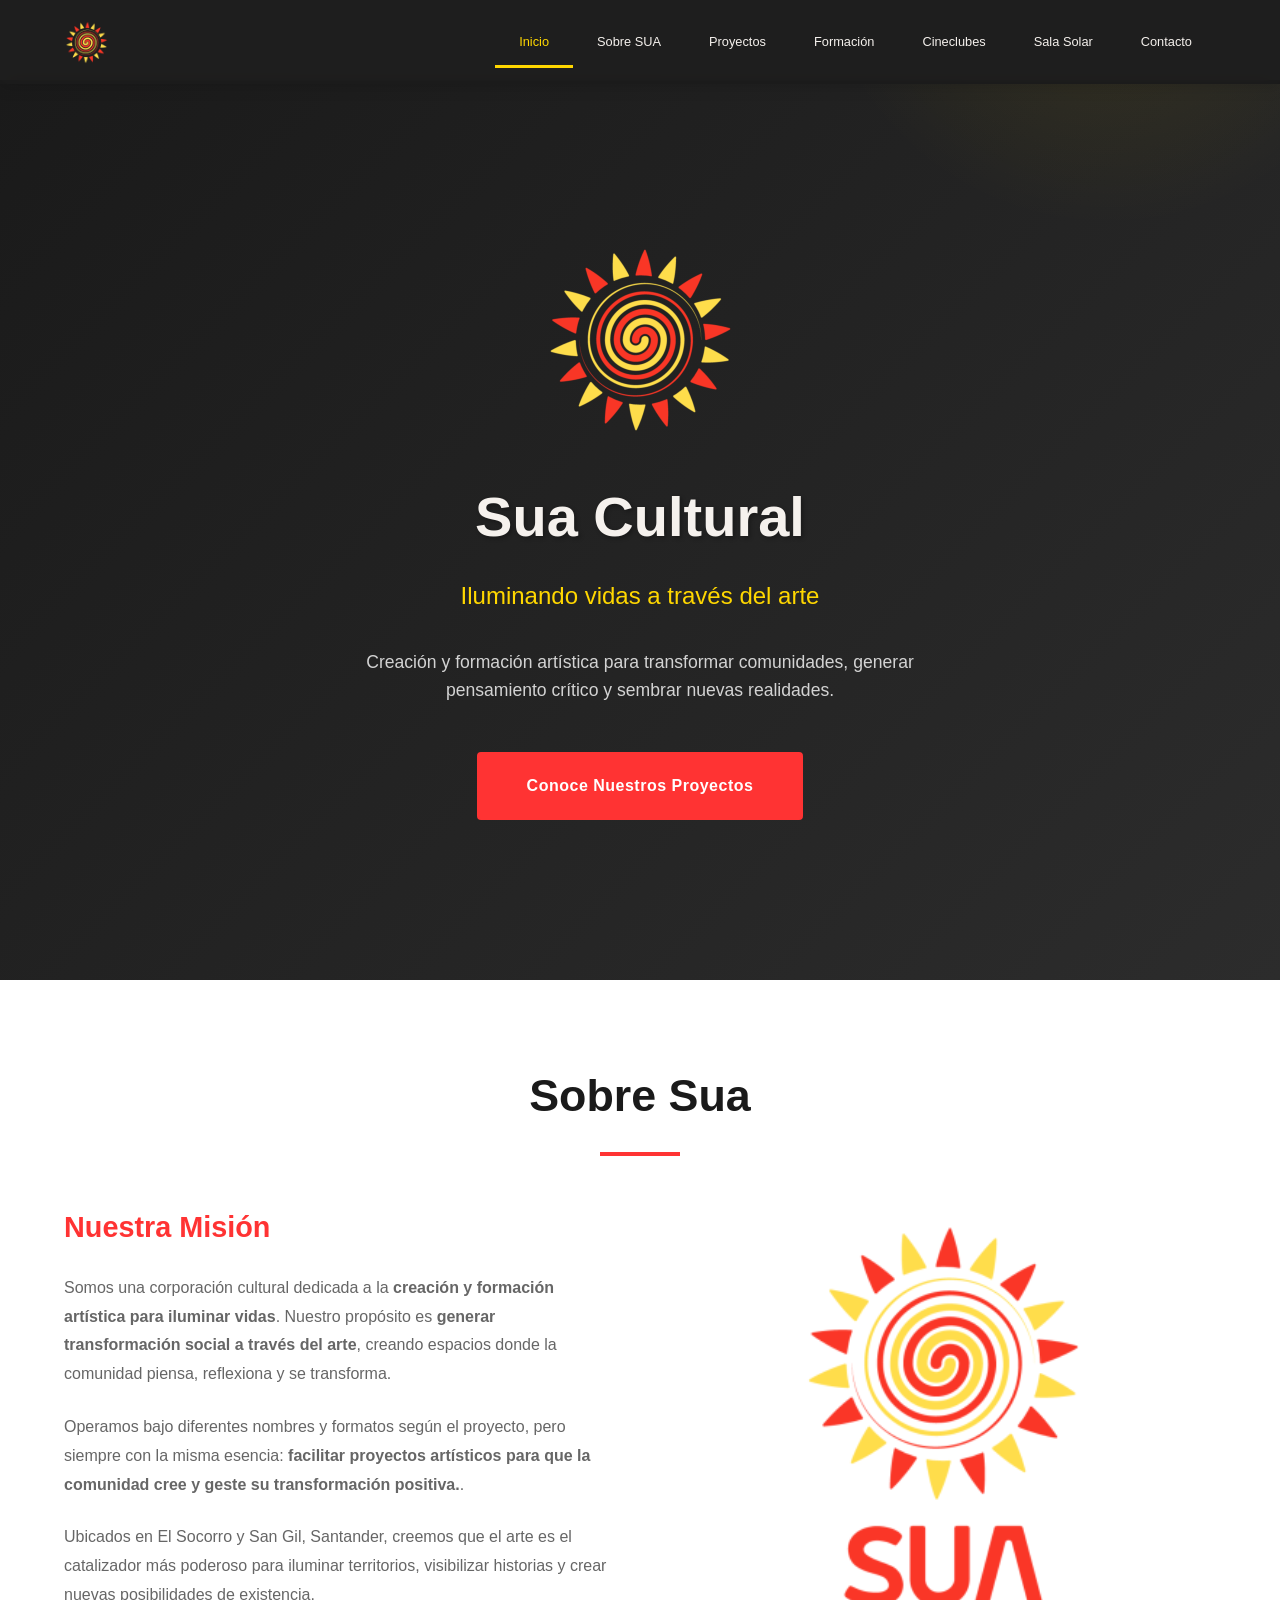
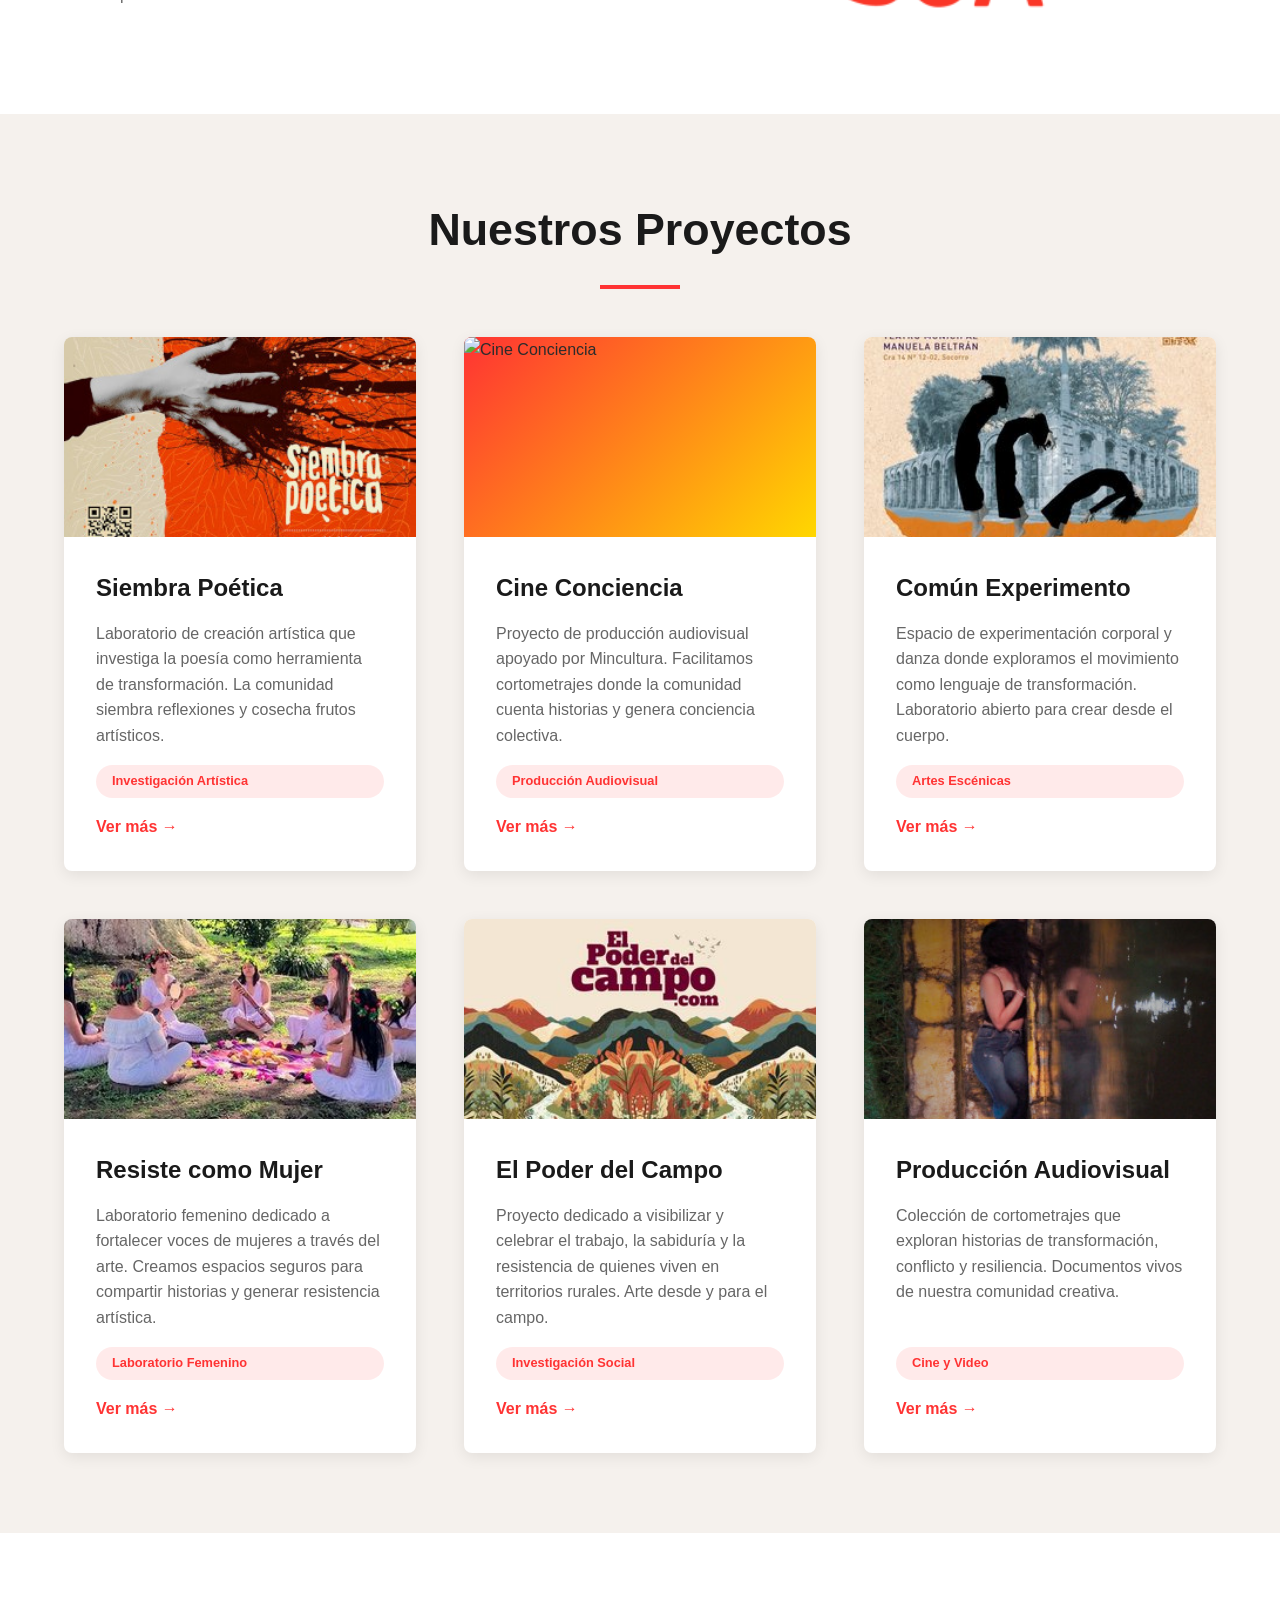
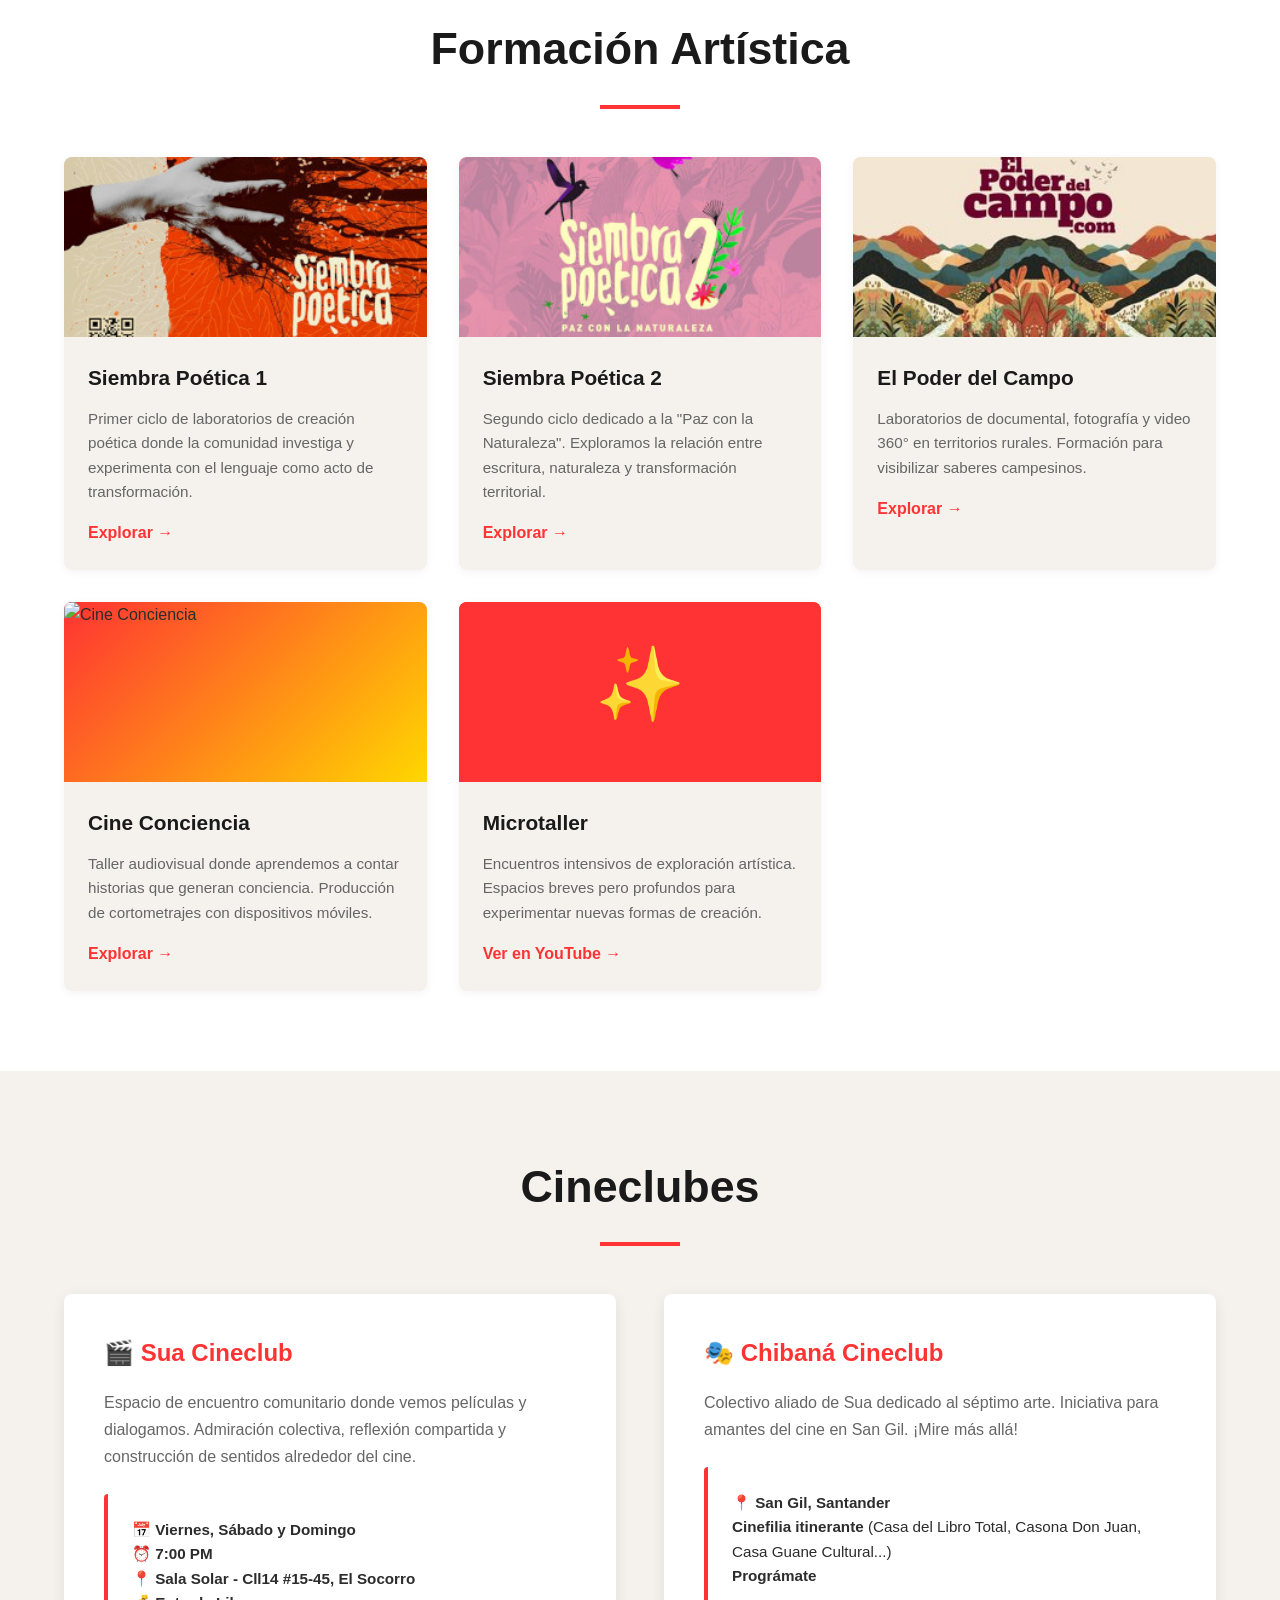
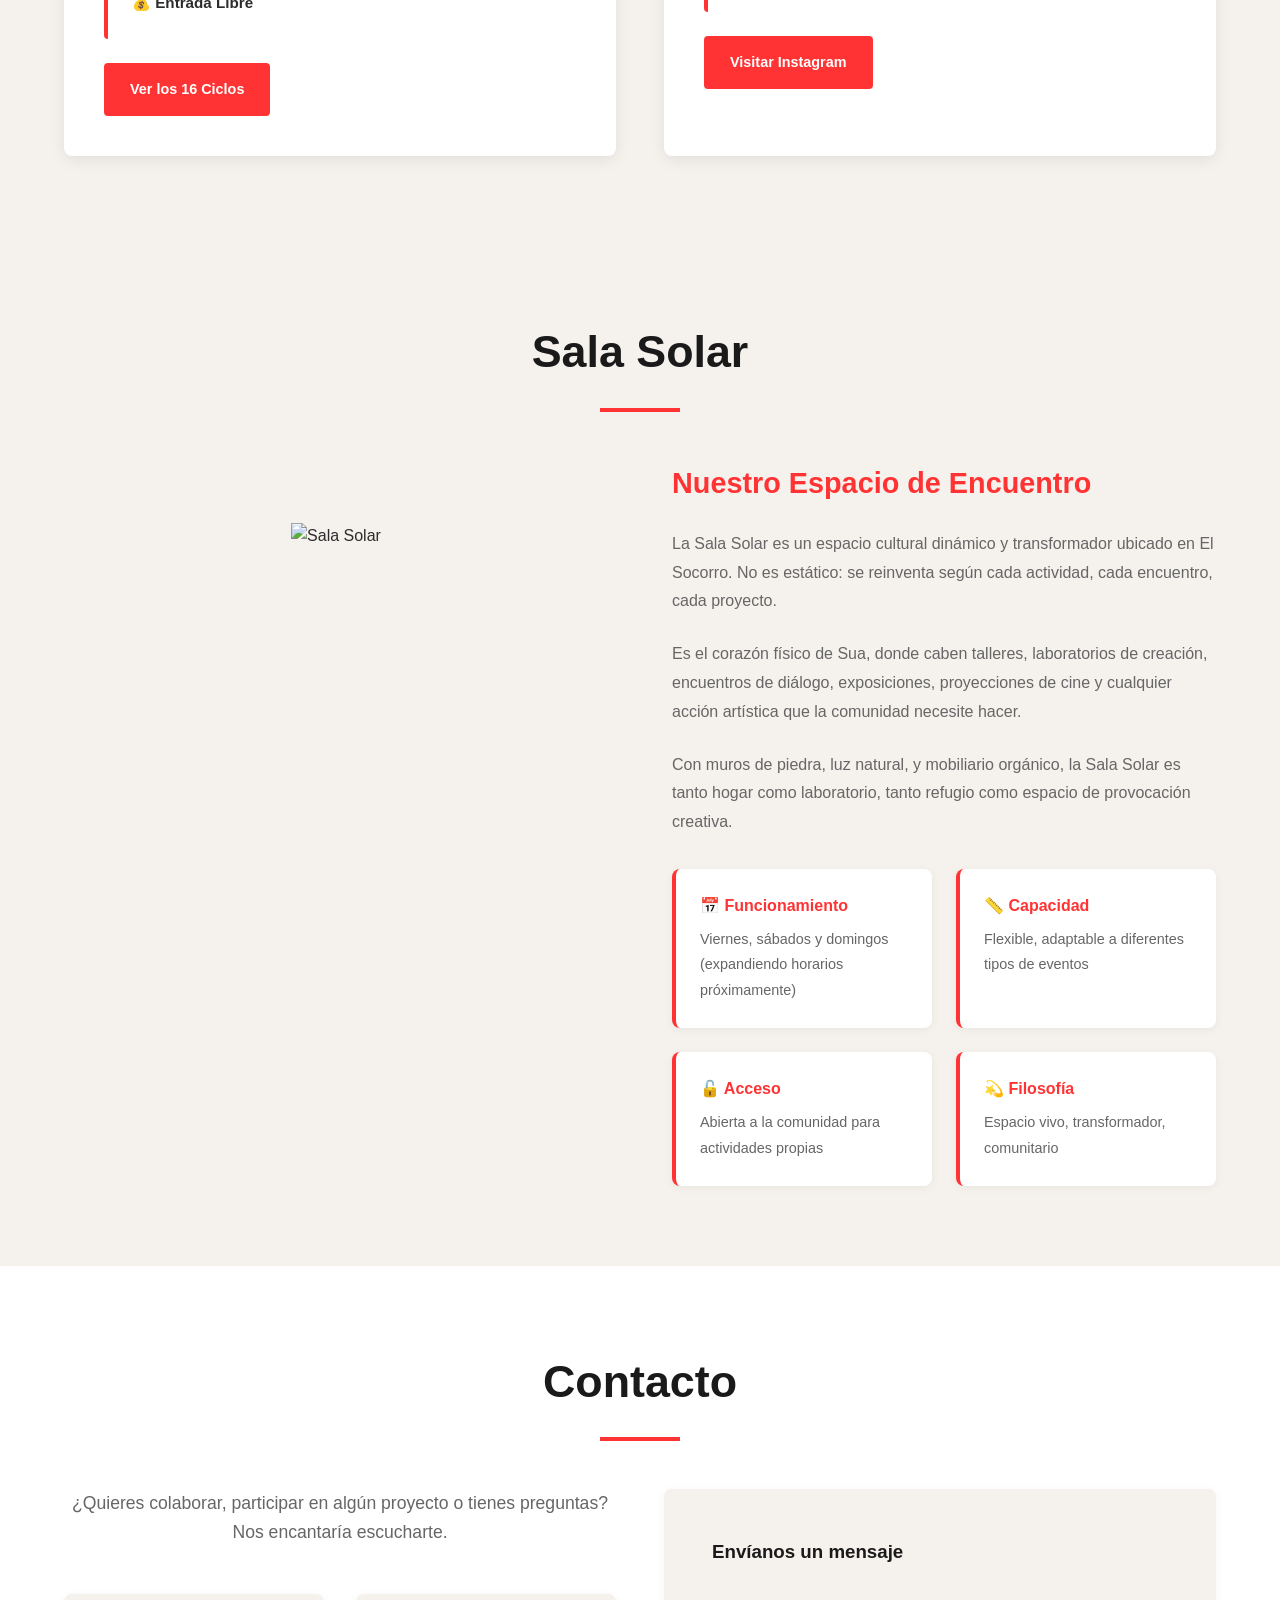
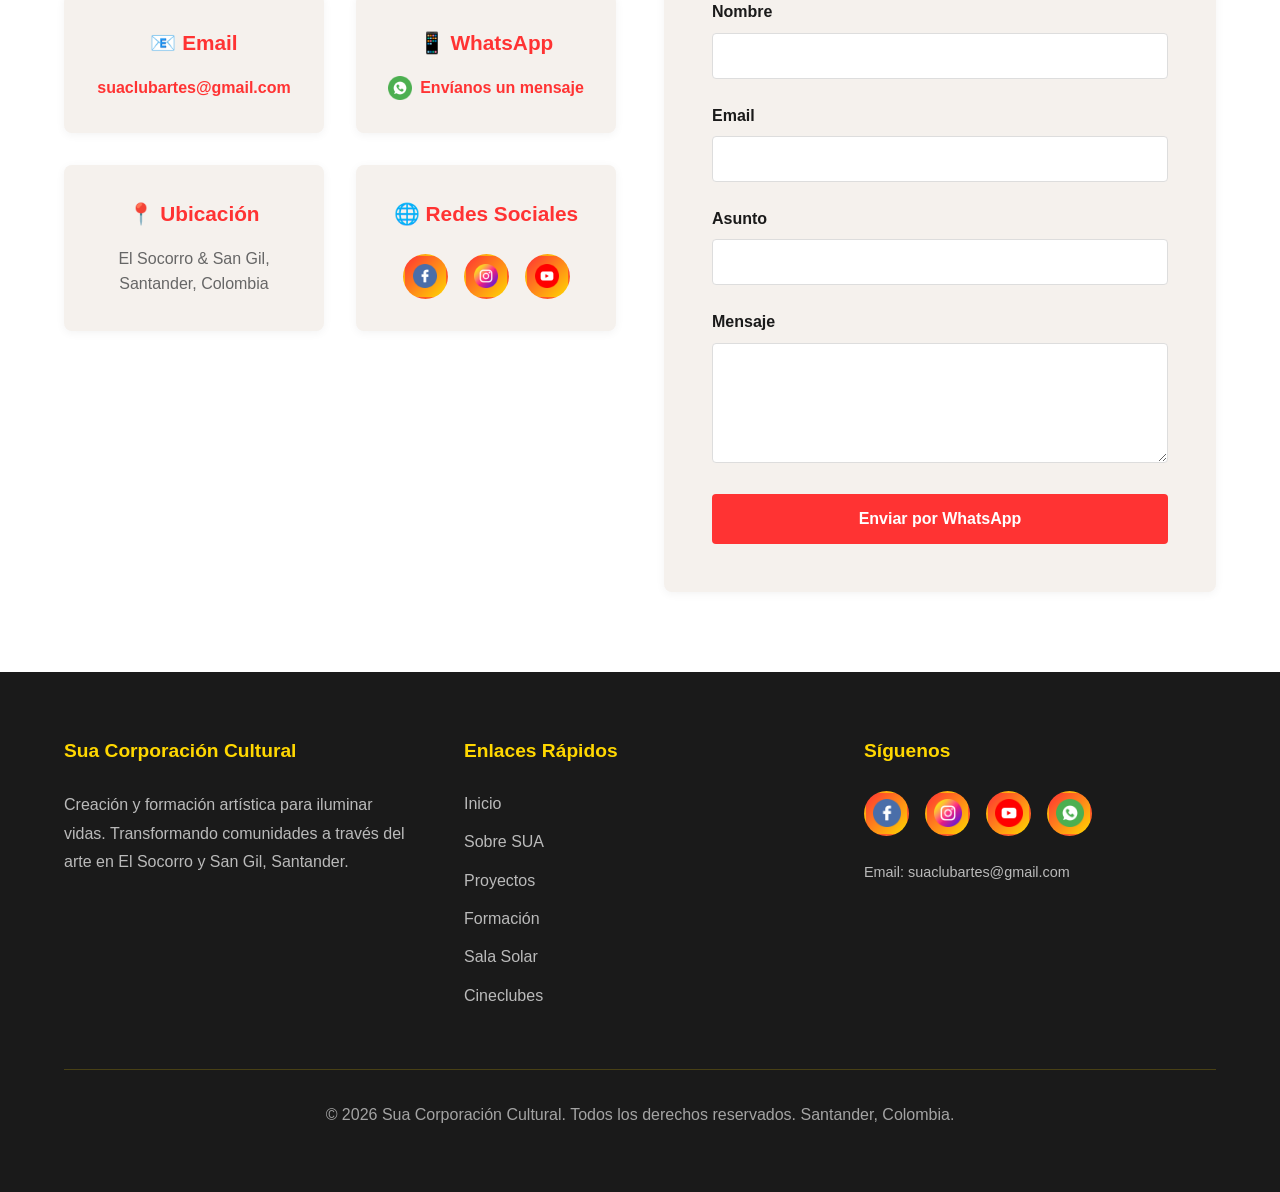
==== commit 1374943c: "Update index.html" ====
--- a/index.html
+++ b/index.html
@@ -6,7 +6,7 @@
     <meta name="description" content="Sua Corporación Cultural - Creación y formación artística para iluminar vidas">
     <meta property="og:title" content="Sua Corporación Cultural">
     <meta property="og:description" content="Creación y formación artística para iluminar vidas. Transformando comunidades a través del arte.">
-    <meta property="og:image" content="img/ogimgsua.jpg">
+    <meta property="og:image" content="https://sua-cultural.github.io/img/ogimgsua.jpg">
     <meta property="og:url" content="https://sua-cultural.github.io">
     <title>Sua Cultural - Iluminando vidas a través del arte</title>
     <link rel="icon" type="image/png" href="img/sol-icon32.png">
@@ -897,8 +897,8 @@
         }
 
         .social-icon {
-            width: 28px;
-            height: 28px;
+            width: 40px;
+            height: 40px;
             object-fit: contain;
         }
 
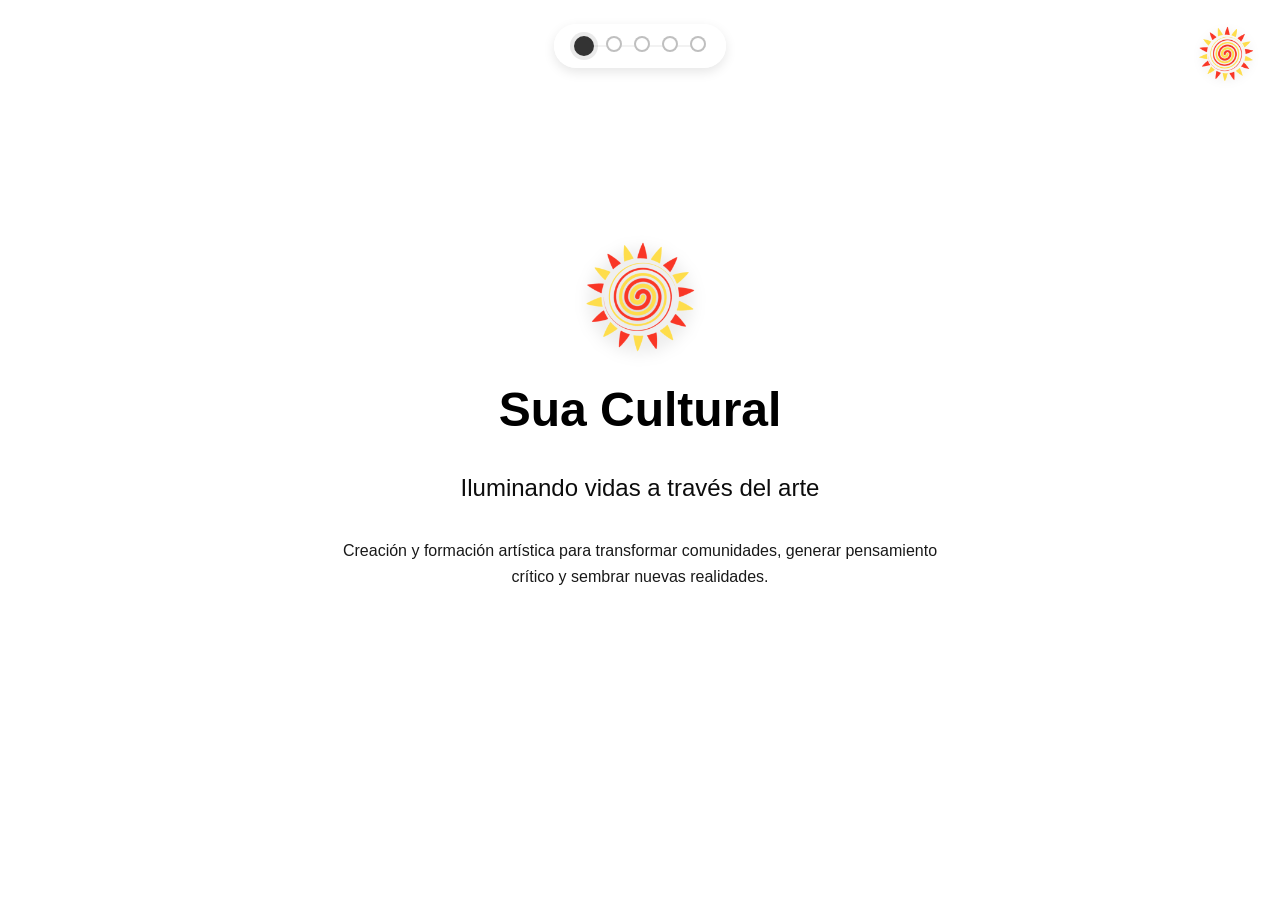
==== commit 81d749cd: "sua26-1" ====
--- a/index.html
+++ b/index.html
@@ -1,1531 +1,256 @@
 <!DOCTYPE html>
 <html lang="es">
 <head>
-    <meta charset="UTF-8">
-    <meta name="viewport" content="width=device-width, initial-scale=1.0">
-    <meta name="description" content="Sua Corporación Cultural - Creación y formación artística para iluminar vidas">
-    <meta property="og:title" content="Sua Corporación Cultural">
-    <meta property="og:description" content="Creación y formación artística para iluminar vidas. Transformando comunidades a través del arte.">
-    <meta property="og:image" content="https://sua-cultural.github.io/img/ogimgsua.jpg">
-    <meta property="og:url" content="https://sua-cultural.github.io">
-    <title>Sua Cultural - Iluminando vidas a través del arte</title>
-    <link rel="icon" type="image/png" href="img/sol-icon32.png">
-    <style>
-        * {
-            margin: 0;
-            padding: 0;
-            box-sizing: border-box;
-        }
-
-        :root {
-            --primary: #1a1a1a;
-            --secondary: #FF3333;
-            --accent: #FFD700;
-            --light: #f5f1ed;
-            --text: #2c2c2c;
-            --text-light: #666;
-        }
-
-        html {
-            scroll-behavior: smooth;
-        }
-
-        body {
-            font-family: -apple-system, BlinkMacSystemFont, 'Segoe UI', Roboto, Oxygen, Ubuntu, Cantarell, sans-serif;
-            background: var(--light);
-            color: var(--text);
-            line-height: 1.6;
-        }
-
-        img {
-            max-width: 100%;
-            height: auto;
-            display: block;
-        }
-
-        /* ===== HEADER STICKY ===== */
-        header {
-            position: fixed;
-            top: 0;
-            width: 100%;
-            background: rgba(26, 26, 26, 0.98);
-            backdrop-filter: blur(10px);
-            z-index: 1000;
-            padding: 1rem 5%;
-            display: flex;
-            justify-content: space-between;
-            align-items: center;
-            box-shadow: 0 2px 15px rgba(0, 0, 0, 0.15);
-        }
-
-        .logo {
-            display: flex;
-            align-items: center;
-            gap: 1rem;
-            text-decoration: none;
-            cursor: pointer;
-            transition: transform 0.3s ease;
-            max-width: 180px;
-        }
-
-        .logo:hover {
-            transform: scale(1.05);
-        }
-
-        .logo img {
-            height: 45px;
-            width: auto;
-        }
-
-        /* Navegación */
-        nav {
-            display: flex;
-        }
-
-        .nav-links {
-            display: flex;
-            list-style: none;
-            gap: 0;
-            margin: 0;
-            padding: 0;
-            width: 100%;
-        }
-
-        .nav-links a {
-            display: block;
-            padding: 1rem 1.5rem;
-            color: var(--light);
-            text-decoration: none;
-            font-size: 0.8rem;
-            font-weight: 500;
-            transition: all 0.3s ease;
-            position: relative;
-        }
-
-        .nav-links a:hover {
-            color: var(--accent);
-            background: rgba(255, 215, 0, 0.05);
-        }
-
-        .nav-links a::after {
-            content: '';
-            position: absolute;
-            bottom: 0;
-            left: 0;
-            width: 0;
-            height: 3px;
-            background: var(--accent);
-            transition: width 0.3s ease;
-        }
-
-        .nav-links a:hover::after,
-        .nav-links a.active::after {
-            width: 100%;
-        }
-
-        .nav-links a.active {
-            color: var(--accent);
-        }
-
-        /* Botón hamburguesa */
-        .hamburger {
-            display: none;
-            flex-direction: column;
-            cursor: pointer;
-            gap: 5px;
-            background: none;
-            border: none;
-            padding: 0;
-            z-index: 1001;
-        }
-
-        .hamburger span {
-            width: 25px;
-            height: 3px;
-            background: var(--light);
-            border-radius: 3px;
-            transition: all 0.3s ease;
-        }
-
-        .hamburger.active span:nth-child(1) {
-            transform: rotate(45deg) translate(8px, 8px);
-        }
-
-        .hamburger.active span:nth-child(2) {
-            opacity: 0;
-        }
-
-        .hamburger.active span:nth-child(3) {
-            transform: rotate(-45deg) translate(8px, -8px);
-        }
-
-        /* ===== HERO SECTION ===== */
-        .hero {
-            margin-top: 80px;
-            min-height: 100vh;
-            background: linear-gradient(135deg, var(--primary) 0%, #2c2c2c 100%);
-            color: var(--light);
-            display: flex;
-            align-items: center;
-            justify-content: center;
-            padding: 3rem 5%;
-            position: relative;
-            overflow: hidden;
-        }
-
-        .hero::before {
-            content: '';
-            position: absolute;
-            top: -50%;
-            right: -10%;
-            width: 600px;
-            height: 600px;
-            background: radial-gradient(circle, rgba(255, 215, 0, 0.1) 0%, transparent 70%);
-            border-radius: 50%;
-            animation: float 20s ease-in-out infinite;
-        }
-
-        @keyframes float {
-            0%, 100% { transform: translateY(0px); }
-            50% { transform: translateY(30px); }
-        }
-
-        .hero-content {
-            position: relative;
-            z-index: 1;
-            max-width: 800px;
-            text-align: center;
-            animation: slideUp 0.8s ease-out;
-            display: flex;
-            flex-direction: column;
-            align-items: center;
-        }
-
-        .hero-content > div {
-            width: 100%;
-            display: flex;
-            justify-content: center;
-            margin-bottom: 2rem;
-        }
-
-        .hero-content img {
-            max-width: 100%;
-            height: auto;
-        }
-
-        @keyframes slideUp {
-            from {
-                opacity: 0;
-                transform: translateY(30px);
-            }
-            to {
-                opacity: 1;
-                transform: translateY(0);
-            }
-        }
-
-        .hero h1 {
-            font-size: clamp(2rem, 8vw, 3.5rem);
-            margin-bottom: 1rem;
-            font-weight: 700;
-            text-shadow: 2px 2px 4px rgba(0, 0, 0, 0.3);
-        }
-
-        .hero .subtitle {
-            font-size: clamp(1rem, 4vw, 1.5rem);
-            color: var(--accent);
-            margin-bottom: 2rem;
-            font-weight: 300;
-        }
-
-        .hero .tagline {
-            font-size: 1.1rem;
-            color: rgba(255, 255, 255, 0.8);
-            margin-bottom: 3rem;
-            max-width: 600px;
-            margin-left: auto;
-            margin-right: auto;
-        }
-
-        .cta-button {
-            display: inline-block;
-            padding: 1.2rem 3rem;
-            background: var(--secondary);
-            color: white;
-            text-decoration: none;
-            border-radius: 4px;
-            font-weight: 600;
-            letter-spacing: 0.5px;
-            transition: all 0.3s ease;
-            border: 2px solid var(--secondary);
-            cursor: pointer;
-        }
-
-        .cta-button:hover {
-            background: transparent;
-            color: var(--secondary);
-            transform: translateY(-2px);
-            box-shadow: 0 10px 25px rgba(255, 51, 51, 0.2);
-        }
-
-        /* ===== SECCIONES GENERALES ===== */
-        section {
-            padding: 5rem 5%;
-            min-height: auto;
-        }
-
-        .section-title {
-            font-size: clamp(1.8rem, 6vw, 2.8rem);
-            margin-bottom: 3rem;
-            color: var(--primary);
-            text-align: center;
-            position: relative;
-            padding-bottom: 1.5rem;
-        }
-
-        .section-title::after {
-            content: '';
-            position: absolute;
-            bottom: 0;
-            left: 50%;
-            transform: translateX(-50%);
-            width: 80px;
-            height: 4px;
-            background: var(--secondary);
-        }
-
-        /* ===== SOBRE NOSOTROS ===== */
-        .about {
-            background: white;
-        }
-
-        .about-content {
-            display: grid;
-            grid-template-columns: 1fr 1fr;
-            gap: 4rem;
-            align-items: center;
-            max-width: 1200px;
-            margin: 0 auto;
-        }
-
-        .about-text h3 {
-            font-size: 1.8rem;
-            color: var(--secondary);
-            margin-bottom: 1.5rem;
-        }
-
-        .about-text p {
-            margin-bottom: 1.5rem;
-            color: var(--text-light);
-            line-height: 1.8;
-        }
-
-        .about-image {
-           /* background: linear-gradient(135deg, var(--secondary) 0%, var(--accent) 100%);*/
-            height: 400px;
-            border-radius: 8px;
-            display: flex;
-            align-items: center;
-            justify-content: center;
-            overflow: hidden;
-        }
-
-        .about-image img {
-            /*width: 100%;*/
-            height: 100%;
-            object-fit: cover;
-        }
-
-        /* ===== PROYECTOS ===== */
-        .projects {
-            background: var(--light);
-        }
-
-        .projects-grid {
-            display: grid;
-            grid-template-columns: repeat(auto-fit, minmax(300px, 1fr));
-            gap: 3rem;
-            max-width: 1200px;
-            margin: 0 auto;
-        }
-
-        .project-card {
-            background: white;
-            border-radius: 8px;
-            overflow: hidden;
-            box-shadow: 0 4px 15px rgba(0, 0, 0, 0.08);
-            transition: all 0.3s ease;
-            display: flex;
-            flex-direction: column;
-        }
-
-        .project-card:hover {
-            transform: translateY(-8px);
-            box-shadow: 0 12px 30px rgba(0, 0, 0, 0.15);
-        }
-
-        .project-image {
-            height: 200px;
-            background: linear-gradient(135deg, var(--secondary) 0%, var(--accent) 100%);
-            display: flex;
-            align-items: center;
-            justify-content: center;
-            overflow: hidden;
-        }
-
-        .project-image img {
-            width: 100%;
-            height: 100%;
-            object-fit: cover;
-        }
-
-        .project-content {
-            padding: 2rem;
-            flex-grow: 1;
-            display: flex;
-            flex-direction: column;
-        }
-
-        .project-content h3 {
-            font-size: 1.5rem;
-            color: var(--primary);
-            margin-bottom: 0.8rem;
-        }
-
-        .project-content p {
-            color: var(--text-light);
-            margin-bottom: 1rem;
-            flex-grow: 1;
-        }
-
-        .project-type {
-            display: inline-block;
-            padding: 0.4rem 1rem;
-            background: rgba(255, 51, 51, 0.1);
-            color: var(--secondary);
-            font-size: 0.8rem;
-            border-radius: 20px;
-            font-weight: 600;
-        }
-
-        .project-link {
-            color: var(--secondary);
-            text-decoration: none;
-            font-weight: 600;
-            margin-top: 1rem;
-            transition: all 0.3s ease;
-            display: inline-block;
-        }
-
-        .project-link:hover {
-            gap: 0.5rem;
-        }
-
-        /* ===== FORMACIÓN ARTÍSTICA ===== */
-        .formation {
-            background: white;
-        }
-
-        .formation-grid {
-            display: grid;
-            grid-template-columns: repeat(auto-fit, minmax(280px, 1fr));
-            gap: 2rem;
-            max-width: 1200px;
-            margin: 0 auto;
-        }
-
-        .formation-card {
-            background: var(--light);
-            border-radius: 8px;
-            overflow: hidden;
-            box-shadow: 0 2px 10px rgba(0, 0, 0, 0.05);
-            transition: all 0.3s ease;
-            display: flex;
-            flex-direction: column;
-        }
-
-        .formation-card:hover {
-            transform: translateY(-5px);
-            box-shadow: 0 8px 20px rgba(0, 0, 0, 0.1);
-        }
-
-        .formation-image {
-            height: 180px;
-            background: linear-gradient(135deg, var(--secondary) 0%, var(--accent) 100%);
-            overflow: hidden;
-        }
-
-        .formation-image img {
-            width: 100%;
-            height: 100%;
-            object-fit: cover;
-        }
-
-        .formation-content {
-            padding: 1.5rem;
-            flex-grow: 1;
-        }
-
-        .formation-content h3 {
-            font-size: 1.3rem;
-            color: var(--primary);
-            margin-bottom: 0.8rem;
-        }
-
-        .formation-content p {
-            font-size: 0.95rem;
-            color: var(--text-light);
-        }
-
-        .formation-link {
-            color: var(--secondary);
-            text-decoration: none;
-            font-weight: 600;
-            margin-top: 1rem;
-            transition: all 0.3s ease;
-            display: inline-block;
-        }
-
-        /* ===== CINECLUBS ===== */
-        .cineclubs {
-            background: var(--light);
-        }
-
-        .cineclubs-grid {
-            display: grid;
-            grid-template-columns: repeat(auto-fit, minmax(300px, 1fr));
-            gap: 3rem;
-            max-width: 1200px;
-            margin: 0 auto;
-        }
-
-        .cineclub-item {
-            background: white;
-            border-radius: 8px;
-            padding: 2.5rem;
-            box-shadow: 0 4px 15px rgba(0, 0, 0, 0.08);
-            transition: all 0.3s ease;
-        }
-
-        .cineclub-item:hover {
-            transform: translateY(-8px);
-            box-shadow: 0 12px 30px rgba(0, 0, 0, 0.15);
-        }
-
-        .cineclub-item h3 {
-            font-size: 1.5rem;
-            color: var(--secondary);
-            margin-bottom: 1rem;
-        }
-
-        .cineclub-item p {
-            color: var(--text-light);
-            margin-bottom: 0.8rem;
-            line-height: 1.7;
-        }
-
-        .cineclub-info {
-            padding: 1.5rem;
-            background: white;
-            border-radius: 4px;
-            margin-top: 1.5rem;
-            font-size: 0.95rem;
-            color: var(--text);
-            border-left: 4px solid var(--secondary);
-        }
-
-        .cineclub-buttons {
-            display: flex;
-            gap: 1rem;
-            margin-top: 1.5rem;
-            flex-wrap: wrap;
-        }
-
-        .cineclub-btn {
-            padding: 0.8rem 1.5rem;
-            background: var(--secondary);
-            color: white;
-            text-decoration: none;
-            border-radius: 4px;
-            font-weight: 600;
-            font-size: 0.9rem;
-            transition: all 0.3s ease;
-            border: 2px solid var(--secondary);
-            display: inline-block;
-        }
-
-        .cineclub-btn:hover {
-            background: transparent;
-            color: var(--secondary);
-        }
-        /* ===== PRODUCCIÓN AUDIOVISUAL ===== */
-        .audiovisual {
-            background: white;
-        }
-
-        .audiovisual-grid {
-            display: grid;
-            grid-template-columns: repeat(auto-fit, minmax(250px, 1fr));
-            gap: 2rem;
-            max-width: 1200px;
-            margin: 0 auto;
-        }
-
-        .film-card {
-            background: var(--light);
-            border-radius: 8px;
-            overflow: hidden;
-            box-shadow: 0 2px 10px rgba(0, 0, 0, 0.05);
-            transition: all 0.3s ease;
-        }
-
-        .film-card:hover {
-            transform: translateY(-5px);
-            box-shadow: 0 8px 20px rgba(0, 0, 0, 0.1);
-        }
-
-        .film-poster {
-            height: 200px;
-            background: linear-gradient(135deg, var(--secondary) 0%, var(--accent) 100%);
-            overflow: hidden;
-        }
-
-        .film-poster img {
-            width: 100%;
-            height: 100%;
-            object-fit: cover;
-        }
-
-        .film-info {
-            padding: 1.5rem;
-        }
-
-        .film-info h3 {
-            font-size: 1.2rem;
-            color: var(--primary);
-            margin-bottom: 0.5rem;
-        }
-
-        .film-info p {
-            font-size: 0.85rem;
-            color: var(--text-light);
-        }
-
-        .film-link {
-            color: var(--secondary);
-            text-decoration: none;
-            font-weight: 600;
-            margin-top: 1rem;
-            display: inline-block;
-            transition: all 0.3s ease;
-        }
-
-        .film-link:hover {
-            color: var(--accent);
-        }
-
-        /* ===== SALA SOLAR ===== */
-        .sala-solar {
-            background: var(--light);
-        }
-
-        .sala-content {
-            display: grid;
-            grid-template-columns: 1fr 1fr;
-            gap: 4rem;
-            align-items: center;
-            max-width: 1200px;
-            margin: 0 auto;
-        }
-
-        .sala-image {
-            height: 600px;
-            /*background: linear-gradient(135deg, #FF3333 0%, #FFD700 100%);*/
-            border-radius: 3px;
-            display: flex;
-            align-items: center;
-            justify-content: center;
-            overflow: hidden;
-        }
-
-        .sala-image img {
-            /*width: 100%;*/
-            height: 100%;
-            object-fit: cover;
-        }
-
-        .sala-text h3 {
-            font-size: 1.8rem;
-            color: var(--secondary);
-            margin-bottom: 1.5rem;
-        }
-
-        .sala-text p {
-            margin-bottom: 1.5rem;
-            color: var(--text-light);
-            line-height: 1.8;
-        }
-
-        .sala-features {
-            display: grid;
-            grid-template-columns: 1fr 1fr;
-            gap: 1.5rem;
-            margin-top: 2rem;
-        }
-
-        .feature {
-            padding: 1.5rem;
-            background: white;
-            border-radius: 8px;
-            border-left: 4px solid var(--secondary);
-            box-shadow: 0 2px 10px rgba(0, 0, 0, 0.05);
-        }
-
-        .feature h4 {
-            color: var(--secondary);
-            margin-bottom: 0.5rem;
-            font-size: 1rem;
-        }
-
-        .feature p {
-            font-size: 0.9rem;
-            color: var(--text-light);
-            margin: 0;
-        }
-
-        /* ===== CONTACTO ===== */
-        .contact {
-            background: white;
-        }
-
-        .contact-content {
-            max-width: 1200px;
-            margin: 0 auto;
-            display: grid;
-            grid-template-columns: 1fr 1fr;
-            gap: 3rem;
-            align-items: start;
-        }
-
-        .contact-intro {
-            text-align: center;
-            margin-bottom: 3rem;
-        }
-
-        .contact-intro p {
-            font-size: 1.1rem;
-            color: var(--text-light);
-        }
-
-        .contact-info {
-            display: grid;
-            grid-template-columns: repeat(auto-fit, minmax(250px, 1fr));
-            gap: 2rem;
-            margin-bottom: 3rem;
-        }
-
-        .contact-item {
-            background: var(--light);
-            padding: 2rem;
-            border-radius: 8px;
-            text-align: center;
-            box-shadow: 0 2px 10px rgba(0, 0, 0, 0.05);
-        }
-
-        .contact-item h3 {
-            color: var(--secondary);
-            margin-bottom: 1rem;
-            font-size: 1.3rem;
-        }
-
-        .contact-item p {
-            color: var(--text-light);
-        }
-
-        .contact-item a {
-            color: var(--secondary);
-            text-decoration: none;
-            font-weight: 600;
-            transition: all 0.3s ease;
-        }
-
-        .contact-item a:hover {
-            color: var(--accent);
-        }
-
-        .contact-social {
-            justify-content: center;
-        }
-
-        .contact-form {
-            background: var(--light);
-            padding: 3rem;
-            border-radius: 8px;
-            box-shadow: 0 2px 10px rgba(0, 0, 0, 0.05);
-        }
-
-        .form-group {
-            margin-bottom: 1.5rem;
-        }
-
-        .form-group label {
-            display: block;
-            font-weight: 600;
-            color: var(--primary);
-            margin-bottom: 0.5rem;
-        }
-
-        .form-group input,
-        .form-group textarea {
-            width: 100%;
-            padding: 0.8rem;
-            border: 1px solid #ddd;
-            border-radius: 4px;
-            font-family: inherit;
-            font-size: 1rem;
-            transition: border-color 0.3s ease;
-        }
-
-        .form-group input:focus,
-        .form-group textarea:focus {
-            outline: none;
-            border-color: var(--secondary);
-            box-shadow: 0 0 0 3px rgba(255, 51, 51, 0.1);
-        }
-
-        .form-group textarea {
-            resize: vertical;
-            min-height: 120px;
-        }
-
-        .submit-btn {
-            width: 100%;
-            padding: 1rem;
-            background: var(--secondary);
-            color: white;
-            border: none;
-            border-radius: 4px;
-            font-weight: 600;
-            cursor: pointer;
-            font-size: 1rem;
-            transition: all 0.3s ease;
-        }
-
-        .submit-btn:hover {
-            background: var(--primary);
-            transform: translateY(-2px);
-            box-shadow: 0 8px 20px rgba(255, 51, 51, 0.2);
-        }
-
-        /* ===== FOOTER ===== */
-        footer {
-            background: var(--primary);
-            color: var(--light);
-            padding: 4rem 5%;
-        }
-
-        .footer-content {
-            display: grid;
-            grid-template-columns: repeat(auto-fit, minmax(250px, 1fr));
-            gap: 3rem;
-            max-width: 1200px;
-            margin: 0 auto 3rem;
-        }
-
-        .footer-section h4 {
-            color: var(--accent);
-            margin-bottom: 1.5rem;
-            font-size: 1.2rem;
-        }
-
-        .footer-section p {
-            color: rgba(255, 255, 255, 0.7);
-            line-height: 1.8;
-            margin-bottom: 1rem;
-        }
-
-        .footer-section ul {
-            list-style: none;
-        }
-
-        .footer-section li {
-            margin-bottom: 0.8rem;
-        }
-
-        .footer-section a {
-            color: rgba(255, 255, 255, 0.7);
-            text-decoration: none;
-            transition: color 0.3s ease;
-        }
-
-        .footer-section a:hover {
-            color: var(--accent);
-        }
-
-        .social-links {
-            display: flex;
-            gap: 1rem;
-            margin-top: 1.5rem;
-        }
-
-        .social-links a {
-            display: inline-flex;
-            align-items: center;
-            justify-content: center;
-            width: 45px;
-            height: 45px;
-            background: linear-gradient(135deg, var(--secondary) 0%, var(--accent) 100%);
-            border-radius: 50%;
-            transition: all 0.3s ease;
-            color: white;
-            font-weight: bold;
-            font-size: 1.3rem;
-            text-decoration: none;
-            border: 2px solid transparent;
-        }
-
-        .social-links a img {
-            width: 28px;
-            height: 28px;
-            object-fit: contain;
-        }
-
-        .social-links a:hover {
-            transform: translateY(-3px);
-            box-shadow: 0 8px 20px rgba(255, 51, 51, 0.3);
-            border-color: rgba(255, 255, 255, 0.3);
-        }
-
-        .social-icon {
-            width: 40px;
-            height: 40px;
-            object-fit: contain;
-        }
-
-        .contact-item a {
-            display: flex;
-            align-items: center;
-            justify-content: center;
-            gap: 0.5rem;
-        }
-
-        .contact-item a img {
-            width: 24px;
-            height: 24px;
-            object-fit: contain;
-        }
-
-        .footer-bottom {
-            border-top: 1px solid rgba(255, 215, 0, 0.2);
-            padding-top: 2rem;
-            text-align: center;
-            color: rgba(255, 255, 255, 0.6);
-            max-width: 1200px;
-            margin: 0 auto;
-        }
-
-        /* ===== RESPONSIVE ===== */
-        @media (max-width: 768px) {
-            header {
-                padding: 0.8rem 4%;
-            }
-
-            .nav-links a {
-                padding: 0.8rem 1rem;
-                font-size: 0.8rem;
-            }
-
-            .logo img {
-                height: 35px;
-            }
-
-            .hero {
-                margin-top: 70px;
-                padding: 2rem 4%;
-            }
-
-            .section-title {
-                margin-bottom: 2rem;
-            }
-
-            .about-content,
-            .sala-content {
-                grid-template-columns: 1fr;
-            }
-
-            .sala-features {
-                grid-template-columns: 1fr;
-            }
-
-            .projects-grid,
-            .formation-grid,
-            .audiovisual-grid,
-            .cineclubs-grid {
-                grid-template-columns: 1fr;
-            }
-
-            .contact-content {
-                grid-template-columns: 1fr;
-                gap: 2rem;
-            }
-
-            section {
-                padding: 3rem 4%;
-            }
-
-            .contact-form {
-                padding: 1.5rem;
-            }
-        }
-
-        @media (max-width: 600px) {
-            header {
-                padding: 0.7rem 3%;
-                position: fixed;
-                top: 0;
-                width: 100%;
-            }
-
-            .hamburger {
-                display: flex;
-            }
-
-            nav {
-                position: absolute;
-                top: 100%;
-                left: 0;
-                right: 0;
-                background: rgba(26, 26, 26, 0.98);
-                max-height: 0;
-                overflow: hidden;
-                transition: max-height 0.3s ease;
-                width: 100%;
-            }
-
-            nav.active {
-                max-height: 500px;
-                box-shadow: 0 4px 15px rgba(0, 0, 0, 0.15);
-            }
-
-            .nav-links {
-                flex-direction: column;
-                width: 100%;
-            }
-
-            .nav-links li {
-                border-bottom: 1px solid rgba(255, 255, 255, 0.1);
-            }
-
-            .nav-links a {
-                padding: 1rem;
-                font-size: 0.85rem;
-            }
-
-            .nav-links a::after {
-                display: none;
-            }
-
-            .logo {
-                max-width: 120px;
-            }
-
-            .logo img {
-                height: 35px;
-            }
-
-            .hero {
-                margin-top: 0;
-                padding: 2rem 3%;
-                padding-top: 70px;
-            }
-
-            .cta-button {
-                padding: 0.9rem 2rem;
-                font-size: 0.9rem;
-            }
-
-            section {
-                padding: 2rem 3%;
-            }
-
-            .section-title {
-                font-size: 1.4rem;
-                margin-bottom: 1.5rem;
-            }
-
-            .contact-form {
-                padding: 1rem;
-            }
-
-            .about-image,
-            .sala-image {
-                height: auto;
-                aspect-ratio: auto;
-            }
-
-            .sala-image {
-                aspect-ratio: 1 / 0.8;
-            }
-
-            .about-content {
-                grid-template-columns: 1fr;
-                gap: 2rem;
-            }
-
-            .cineclub-buttons {
-                flex-direction: column;
-            }
-
-            .cineclub-btn {
-                width: 100%;
-                text-align: center;
-            }
-        }
-    </style>
+  <meta charset="UTF-8">
+  <meta name="viewport" content="width=device-width, initial-scale=1.0">
+  <meta name="description" content="Sua Corporación Cultural - Creación y formación artística para iluminar vidas">
+  <title>Sua Cultural - Iluminando vidas a través del arte</title>
+  <link rel="stylesheet" href="css/styles.css">
 </head>
 <body>
-    <!-- HEADER -->
-    <header>
-        <a href="#inicio" class="logo">
-            <img src="img/sol-icon100.png">
-        </a>
-
-        <button class="hamburger" id="hamburger">
-            <span></span>
-            <span></span>
-            <span></span>
-        </button>
-
-        <nav id="nav-menu">
-            <ul class="nav-links">
-                <li><a href="#inicio" class="nav-link active">Inicio</a></li>
-                <li><a href="#sobre-sua" class="nav-link">Sobre SUA</a></li>
-                <li><a href="#proyectos" class="nav-link">Proyectos</a></li>
-                <li><a href="#formacion" class="nav-link">Formación</a></li>
-                <li><a href="#cineclub" class="nav-link">Cineclubes</a></li>
-                <li><a href="#sala-solar" class="nav-link">Sala Solar</a></li>
-                <li><a href="#contacto" class="nav-link">Contacto</a></li>
-            </ul>
-        </nav>
-    </header>
-
-    <!-- HERO -->
-    <section id="inicio" class="hero">
-        <div class="hero-content">
-            <div style="text-align: center">
-                <img src="img/sol-icon200.png">
-            </div>
-            <h1>Sua Cultural</h1>
-            <p class="subtitle">Iluminando vidas a través del arte</p>
-            <p class="tagline">Creación y formación artística para transformar comunidades, generar pensamiento crítico y sembrar nuevas realidades.</p>
-            <a href="#proyectos" class="cta-button">Conoce Nuestros Proyectos</a>
-        </div>
-    </section>
-
-    <!-- SOBRE NOSOTROS -->
-    <section id="sobre-sua" class="about">
-        <h2 class="section-title">Sobre Sua</h2>
-        <div class="about-content">
-            <div class="about-text">
-                <h3>Nuestra Misión</h3>
-                <p>Somos una corporación cultural dedicada a la <strong>creación y formación artística para iluminar vidas</strong>. Nuestro propósito es <strong>generar transformación social a través del arte</strong>, creando espacios donde la comunidad piensa, reflexiona y se transforma.</p>
-                <p>Operamos bajo diferentes nombres y formatos según el proyecto, pero
-                    siempre con la misma esencia: <strong>facilitar proyectos artísticos para que la comunidad cree y geste su transformación positiva.</strong>.</p>
-                <p>Ubicados en El Socorro y San Gil, Santander, creemos que el arte es el catalizador más poderoso para iluminar territorios, visibilizar historias y crear nuevas posibilidades de existencia.</p>
-            </div>
-            <div class="about-image">
-                <!-- Imagen sua logo -->
-                <img src="img/Sua logo vert.png" alt="sua logo ver">
-            </div>
-        </div>
-    </section>
-
-    <!-- PROYECTOS -->
-    <section id="proyectos" class="projects">
-        <h2 class="section-title">Nuestros Proyectos</h2>
-        <div class="projects-grid">
-            <div class="project-card">
-                <div class="project-image">
-                    <img src="img/siembra-poetica.jpg" alt="Siembra Poética">
-                </div>
-                <div class="project-content">
-                    <h3>Siembra Poética</h3>
-                    <p>Laboratorio de creación artística que investiga la poesía como herramienta de transformación. La comunidad siembra reflexiones y cosecha frutos artísticos.</p>
-                    <span class="project-type">Investigación Artística</span>
-                    <a href="siembra-poetica.html" class="project-link">Ver más →</a>
-                </div>
-            </div>
-
-            <div class="project-card">
-                <div class="project-image">
-                    <img src="img/cine-conciencia.jpg" alt="Cine Conciencia">
-                </div>
-                <div class="project-content">
-                    <h3>Cine Conciencia</h3>
-                    <p>Proyecto de producción audiovisual apoyado por Mincultura. Facilitamos cortometrajes donde la comunidad cuenta historias y genera conciencia colectiva.</p>
-                    <span class="project-type">Producción Audiovisual</span>
-                    <a href="cine-conciencia.html" class="project-link">Ver más →</a>
-                </div>
-            </div>
-
-            <div class="project-card">
-                <div class="project-image">
-                    <img src="img/comun-experimento.jpg" alt="Común Experimento">
-                </div>
-                <div class="project-content">
-                    <h3>Común Experimento</h3>
-                    <p>Espacio de experimentación corporal y danza donde exploramos el movimiento como lenguaje de transformación. Laboratorio abierto para crear desde el cuerpo.</p>
-                    <span class="project-type">Artes Escénicas</span>
-                    <a href="comun-experimento.html" class="project-link">Ver más →</a>
-                </div>
-            </div>
-
-            <div class="project-card">
-                <div class="project-image">
-                    <img src="img/resiste-como-mujer.jpg" alt="Resiste como Mujer">
-                </div>
-                <div class="project-content">
-                    <h3>Resiste como Mujer</h3>
-                    <p>Laboratorio femenino dedicado a fortalecer voces de mujeres a través del arte. Creamos espacios seguros para compartir historias y generar resistencia artística.</p>
-                    <span class="project-type">Laboratorio Femenino</span>
-                    <a href="resiste-como-mujer.html" class="project-link">Ver más →</a>
-                </div>
-            </div>
-
-            <div class="project-card">
-                <div class="project-image">
-                    <img src="img/el-poder-del-campo.jpg" alt="El Poder del Campo">
-                </div>
-                <div class="project-content">
-                    <h3>El Poder del Campo</h3>
-                    <p>Proyecto dedicado a visibilizar y celebrar el trabajo, la sabiduría y la resistencia de quienes viven en territorios rurales. Arte desde y para el campo.</p>
-                    <span class="project-type">Investigación Social</span>
-                    <a href="el-poder-del-campo.html" class="project-link">Ver más →</a>
-                </div>
-            </div>
-
-            <div class="project-card">
-                <div class="project-image">
-                    <img src="img/Reflejo-web.jpg" alt="Producción Audiovisual">
-                </div>
-                <div class="project-content">
-                    <h3>Producción Audiovisual</h3>
-                    <p>Colección de cortometrajes que exploran historias de transformación, conflicto y resiliencia. Documentos vivos de nuestra comunidad creativa.</p>
-                    <span class="project-type">Cine y Video</span>
-                    <a href="produccion-audiovisual.html" class="project-link">Ver más →</a>
-                </div>
-            </div>
-        </div>
-    </section>
-
-    <!-- FORMACIÓN ARTÍSTICA -->
-    <section id="formacion" class="formation">
-        <h2 class="section-title">Formación Artística</h2>
-        <div class="formation-grid">
-            <div class="formation-card">
-                <div class="formation-image">
-                    <img src="img/siembra-poetica.jpg" alt="Siembra Poética 1">
-                </div>
-                <div class="formation-content">
-                    <h3>Siembra Poética 1</h3>
-                    <p>Primer ciclo de laboratorios de creación poética donde la comunidad investiga y experimenta con el lenguaje como acto de transformación.</p>
-                    <a href="siembra-poetica.html" class="formation-link">Explorar →</a>
-                </div>
-            </div>
-
-            <div class="formation-card">
-                <div class="formation-image">
-                    <img src="img/siembra-poetica-2.jpg" alt="Siembra Poética 2">
-                </div>
-                <div class="formation-content">
-                    <h3>Siembra Poética 2</h3>
-                    <p>Segundo ciclo dedicado a la "Paz con la Naturaleza". Exploramos la relación entre escritura, naturaleza y transformación territorial.</p>
-                    <a href="siembra-poetica-2.html" class="formation-link">Explorar →</a>
-                </div>
-            </div>
-
-            <div class="formation-card">
-                <div class="formation-image">
-                    <img src="img/el-poder-del-campo.jpg" alt="El Poder del Campo">
-                </div>
-                <div class="formation-content">
-                    <h3>El Poder del Campo</h3>
-                    <p>Laboratorios de documental, fotografía y video 360° en territorios rurales. Formación para visibilizar saberes campesinos.</p>
-                    <a href="el-poder-del-campo.html" class="formation-link">Explorar →</a>
-                </div>
-            </div>
-
-            <div class="formation-card">
-                <div class="formation-image">
-                    <img src="img/cine-conciencia.jpg" alt="Cine Conciencia">
-                </div>
-                <div class="formation-content">
-                    <h3>Cine Conciencia</h3>
-                    <p>Taller audiovisual donde aprendemos a contar historias que generan conciencia. Producción de cortometrajes con dispositivos móviles.</p>
-                    <a href="cine-conciencia.html" class="formation-link">Explorar →</a>
-                </div>
-            </div>
-
-            <div class="formation-card">
-                <div class="formation-image">
-                    <img src="data:image/svg+xml,%3Csvg xmlns='http://www.w3.org/2000/svg' viewBox='0 0 300 200'%3E%3Crect fill='%23FF3333' width='300' height='200'/%3E%3Ctext x='50%25' y='50%25' font-size='60' text-anchor='middle' dominant-baseline='middle'%3E✨%3C/text%3E%3C/svg%3E" alt="Microtaller">
-                </div>
-                <div class="formation-content">
-                    <h3>Microtaller</h3>
-                    <p>Encuentros intensivos de exploración artística. Espacios breves pero profundos para experimentar nuevas formas de creación.</p>
-                    <a href="https://www.youtube.com/@suacultural" class="formation-link" target="_blank">Ver en YouTube →</a>
-                </div>
-            </div>
-        </div>
-    </section>
-
-    <!-- CINECLUBS -->
-    <section id="cineclub" class="cineclubs">
-        <h2 class="section-title">Cineclubes</h2>
-        <div class="cineclubs-grid">
-            <div class="cineclub-item">
-                <h3>🎬 Sua Cineclub</h3>
-                <p>Espacio de encuentro comunitario donde vemos películas y dialogamos. Admiración colectiva, reflexión compartida y construcción de sentidos alrededor del cine.</p>
-                <div class="cineclub-info">
-                    <strong>📅 Viernes, Sábado y Domingo</strong><br>
-                    <strong>⏰ 7:00 PM</strong><br>
-                    <strong>📍 Sala Solar - Cll14 #15-45, El Socorro</strong><br>
-                    <strong>💰 Entrada Libre</strong>
-                </div>
-                <div class="cineclub-buttons">
-                    <a href="sua-cineclub.html" class="cineclub-btn">Ver los 16 Ciclos</a>
-                </div>
-            </div>
-
-            <div class="cineclub-item">
-                <h3>🎭 Chibaná Cineclub</h3>
-                <p>Colectivo aliado de Sua dedicado al séptimo arte. Iniciativa para amantes del cine en San Gil. ¡Mire más allá!</p>
-                <div class="cineclub-info">
-                    <strong>📍 San Gil, Santander</strong><br>
-                    <strong>Cinefilia itinerante</strong> (Casa del Libro Total, Casona Don Juan, Casa Guane Cultural...)<br>
-                    <strong>Prográmate</strong>
-                </div>
-                <div class="cineclub-buttons">
-                    <a href="https://instagram.com/chibanacineclub" class="cineclub-btn" target="_blank">Visitar Instagram</a>
-                </div>
-            </div>
-        </div>
-    </section>
-
-    <!-- SALA SOLAR -->
-    <section id="sala-solar" class="sala-solar">
-        <h2 class="section-title">Sala Solar</h2>
-        <div class="sala-content">
-            <div class="sala-image">
-                <img src="img/salasolar-foto-vert.jpeg" alt="Sala Solar">
-            </div>
-            <div class="sala-text">
-                <h3>Nuestro Espacio de Encuentro</h3>
-                <p>La Sala Solar es un espacio cultural dinámico y transformador ubicado en El Socorro. No es estático: se reinventa según cada actividad, cada encuentro, cada proyecto.</p>
-                <p>Es el corazón físico de Sua, donde caben talleres, laboratorios de creación, encuentros de diálogo, exposiciones, proyecciones de cine y cualquier acción artística que la comunidad necesite hacer.</p>
-                <p>Con muros de piedra, luz natural, y mobiliario orgánico, la Sala Solar es tanto hogar como laboratorio, tanto refugio como espacio de provocación creativa.</p>
-                
-                <div class="sala-features">
-                    <div class="feature">
-                        <h4>📅 Funcionamiento</h4>
-                        <p>Viernes, sábados y domingos (expandiendo horarios próximamente)</p>
-                    </div>
-                    <div class="feature">
-                        <h4>📏 Capacidad</h4>
-                        <p>Flexible, adaptable a diferentes tipos de eventos</p>
-                    </div>
-                    <div class="feature">
-                        <h4>🔓 Acceso</h4>
-                        <p>Abierta a la comunidad para actividades propias</p>
-                    </div>
-                    <div class="feature">
-                        <h4>💫 Filosofía</h4>
-                        <p>Espacio vivo, transformador, comunitario</p>
-                    </div>
-                </div>
-            </div>
-        </div>
-    </section>
-
-    <!-- CONTACTO -->
-    <section id="contacto" class="contact">
-        <h2 class="section-title">Contacto</h2>
-        <div class="contact-content">
-            <div>
-                <div class="contact-intro">
-                    <p>¿Quieres colaborar, participar en algún proyecto o tienes preguntas? Nos encantaría escucharte.</p>
-                </div>
-
-                <div class="contact-info">
-                    <div class="contact-item">
-                        <h3>📧 Email</h3>
-                        <p><a href="mailto:suaclubartes@gmail.com">suaclubartes@gmail.com</a></p>
-                    </div>
-                    <div class="contact-item">
-                        <h3>📱 WhatsApp</h3>
-                        <p><a href="https://wa.me/573008643242" target="_blank">
-                            <img src="img/whatsapp-logo.png" alt="WhatsApp" class="social-icon">
-                            Envíanos un mensaje
-                        </a></p>
-                    </div>
-                    <div class="contact-item">
-                        <h3>📍 Ubicación</h3>
-                        <p>El Socorro & San Gil, Santander, Colombia</p>
-                    </div>
-                    <div class="contact-item">
-                        <h3>🌐 Redes Sociales</h3>
-                        <div class="social-links contact-social">
-                            <a href="https://facebook.com/suaclubartes" title="Facebook" target="_blank">
-                                <img src="img/facebook-logo.png" alt="Facebook" class="social-icon">
-                            </a>
-                            <a href="https://instagram.com/suaclubartes" title="Instagram" target="_blank">
-                                <img src="img/instagram-logo.png" alt="Instagram" class="social-icon">
-                            </a>
-                            <a href="https://youtube.com/@suacultural" title="YouTube" target="_blank">
-                                <img src="img/youtube-logo.png" alt="YouTube" class="social-icon">
-                            </a>
-                        </div>
-                    </div>
-                </div>
-            </div>
-
-            <div class="contact-form">
-                <h3 style="margin-bottom: 2rem; color: var(--primary);">Envíanos un mensaje</h3>
-                <form onsubmit="handleFormSubmit(event)">
-                    <div class="form-group">
-                        <label for="nombre">Nombre</label>
-                        <input type="text" id="nombre" name="nombre" required>
-                    </div>
-                    <div class="form-group">
-                        <label for="email">Email</label>
-                        <input type="email" id="email" name="email" required>
-                    </div>
-                    <div class="form-group">
-                        <label for="asunto">Asunto</label>
-                        <input type="text" id="asunto" name="asunto" required>
-                    </div>
-                    <div class="form-group">
-                        <label for="mensaje">Mensaje</label>
-                        <textarea id="mensaje" name="mensaje" required></textarea>
-                    </div>
-                    <button type="submit" class="submit-btn">Enviar por WhatsApp</button>
-                </form>
-            </div>
-        </div>
-    </section>
-
-    <!-- FOOTER -->
-    <footer>
-        <div class="footer-content">
-            <div class="footer-section">
-                <h4>Sua Corporación Cultural</h4>
-                <p>Creación y formación artística para iluminar vidas. Transformando comunidades a través del arte en El Socorro y San Gil, Santander.</p>
-            </div>
-            <div class="footer-section">
-                <h4>Enlaces Rápidos</h4>
-                <ul>
-                    <li><a href="#inicio">Inicio</a></li>
-                    <li><a href="#sobre-sua">Sobre SUA</a></li>
-                    <li><a href="#proyectos">Proyectos</a></li>
-                    <li><a href="#formacion">Formación</a></li>
-                    <li><a href="#sala-solar">Sala Solar</a></li>
-                    <li><a href="#cineclub">Cineclubes</a></li>
-                </ul>
-            </div>
-            <div class="footer-section">
-                <h4>Síguenos</h4>
-                <div class="social-links">
-                    <a href="https://facebook.com/suaclubartes" title="Facebook" target="_blank">
-                        <img src="img/facebook-logo.png" alt="Facebook" class="social-icon">
-                    </a>
-                    <a href="https://instagram.com/suaclubartes" title="Instagram" target="_blank">
-                        <img src="img/instagram-logo.png" alt="Instagram" class="social-icon">
-                    </a>
-                    <a href="https://youtube.com/@suacultural" title="YouTube" target="_blank">
-                        <img src="img/youtube-logo.png" alt="YouTube" class="social-icon">
-                    </a>
-                    <a href="https://wa.me/573008643242" title="WhatsApp" target="_blank">
-                        <img src="img/whatsapp-logo.png" alt="WhatsApp" class="social-icon">
-                    </a>
-                </div>
-                <p style="margin-top: 1.5rem; font-size: 0.9rem;">Email: suaclubartes@gmail.com</p>
-            </div>
-        </div>
-        <div class="footer-bottom">
-            <p>&copy; 2026 Sua Corporación Cultural. Todos los derechos reservados. Santander, Colombia.</p>
-        </div>
-    </footer>
-
-    <script>
-        // Menú hamburguesa toggle
-        const hamburger = document.getElementById('hamburger');
-        const navMenu = document.getElementById('nav-menu');
-        const navLinks = document.querySelectorAll('.nav-link');
-
-        hamburger.addEventListener('click', () => {
-            hamburger.classList.toggle('active');
-            navMenu.classList.toggle('active');
-        });
-
-        // Cerrar menú al hacer click en un link
-        navLinks.forEach(link => {
-            link.addEventListener('click', () => {
-                hamburger.classList.remove('active');
-                navMenu.classList.remove('active');
-            });
-        });
-
-        // Navegación activa
-        const sections = document.querySelectorAll('section');
-
-        window.addEventListener('scroll', () => {
-            let current = '';
-            
-            sections.forEach(section => {
-                const sectionTop = section.offsetTop;
-                const sectionHeight = section.clientHeight;
-                
-                if (pageYOffset >= sectionTop - 150) {
-                    current = section.getAttribute('id');
-                }
-            });
-
-            navLinks.forEach(link => {
-                link.classList.remove('active');
-                if (link.getAttribute('href').slice(1) === current) {
-                    link.classList.add('active');
-                }
-            });
-        });
-
-        // Scroll suave
-        navLinks.forEach(link => {
-            link.addEventListener('click', (e) => {
-                e.preventDefault();
-                const targetId = link.getAttribute('href').slice(1);
-                const targetSection = document.getElementById(targetId);
-                if (targetSection) {
-                    targetSection.scrollIntoView({ behavior: 'smooth' });
-                }
-            });
-        });
-
-        // Formulario de contacto - Redirige a WhatsApp
-        function handleFormSubmit(event) {
-            event.preventDefault();
-            
-            const nombre = document.getElementById('nombre').value;
-            const email = document.getElementById('email').value;
-            const asunto = document.getElementById('asunto').value;
-            const mensaje = document.getElementById('mensaje').value;
-            
-            const textoCompleto = `Hola, soy ${nombre}\n\nEmail: ${email}\nAsunto: ${asunto}\n\nMensaje:\n${mensaje}`;
-            const numeroWhatsApp = '573008643242';
-            const enlaceWhatsApp = `https://wa.me/${numeroWhatsApp}?text=${encodeURIComponent(textoCompleto)}`;
-            
-            window.open(enlaceWhatsApp, '_blank');
-            event.target.reset();
-        }
-    </script>
+
+  <!-- Timeline flotante en la parte superior -->
+  <div class="timeline-header">
+    <div class="timeline-wrapper">
+      <div class="timeline-line"></div>
+      <div class="timeline-points">
+        <div class="timeline-point active" data-index="0" title="Inicio + Sua"></div>
+        <div class="timeline-point" data-index="1" title="Agenda Cultural"></div>
+        <div class="timeline-point" data-index="2" title="Creación"></div>
+        <div class="timeline-point" data-index="3" title="Formación"></div>
+        <div class="timeline-point" data-index="4" title="Comunidad"></div>
+      </div>
+    </div>
+  </div>
+
+  <!-- Sol botón (superior derecho) -->
+  <button class="sun-button" id="sunButton" aria-label="Menú">
+    <img src="assets/images/sol-icon100.png" alt="Menú Sua" class="sun-icon">
+  </button>
+
+  <!-- Submenú -->
+  <div class="submenu" id="submenu">
+    <a class="submenu-item" href="#inicio">Inicio</a>
+    <a class="submenu-item" href="#agenda">Agenda Cultural</a>
+    <a class="submenu-item" href="#creacion">Creación</a>
+    <a class="submenu-item" href="#formacion">Formación</a>
+    <a class="submenu-item" href="#comunidad">Comunidad</a>
+    <br>
+    <a class="submenu-item" href="http://instagram.com/suaclubartes" target="_blank">@suaclubartes</a>
+</div>  
+  </div>
+
+  <!-- Overlay para cerrar menú -->
+  <div class="menu-overlay" id="menuOverlay"></div>
+
+  <!-- Scroll container con las 5 secciones -->
+  <div class="scroll-container" id="scrollContainer">
+    
+    <!-- Sección 1: Inicio + Sobre Sua -->
+    <section class="scroll-section section1" id="inicio">
+      <div class="section-content">
+           <div class="section-inner">
+          <img src="assets/images/sol-icon200.png" alt="Logo Sua" class="section-logo">
+          <h1>Sua Cultural</h1>
+          <p class="tagline">Iluminando vidas a través del arte</p>
+          <p class="description">Creación y formación artística para transformar comunidades, generar pensamiento crítico y sembrar nuevas realidades.</p>
+          <a href="#creacion" class="cta-button">Conoce Nuestros Proyectos</a>
+        </div>
+      </div>
+    </section>
+
+    <!-- Sección 2: Agenda Cultural (Sala Solar + Cineclubes) -->
+    <section class="scroll-section section2" id="agenda">
+      <!--<div class="section-content">
+        <div class="section-inner">
+          <h2>Agenda Cultural</h2>
+          
+          <div class="agenda-grid">
+            <div class="agenda-card">
+              <h3>🎬 Sua Cineclub</h3>
+              <p>Espacio de encuentro comunitario donde vemos películas y dialogamos.</p>
+              <div class="info">
+                <p><strong>📅 Viernes, Sábado y Domingo</strong></p>
+                <p><strong>⏰ 7:00 PM</strong></p>
+                <p><strong>📍 Sala Solar - El Socorro</strong></p>
+                <p><strong>💰 Entrada Libre</strong></p>
+              </div>
+              <a href="https://suacultural.github.io/sua-cineclub.html" class="link">Ver los 16 Ciclos →</a>
+            </div>
+
+            <div class="agenda-card">
+              <h3>🎭 Chibaná Cineclub</h3>
+              <p>Colectivo aliado dedicado al séptimo arte. Cinefilia itinerante en San Gil.</p>
+              <div class="info">
+                <p><strong>📍 San Gil, Santander</strong></p>
+                <p>Casa del Libro Total, Casona Don Juan, Casa Guane Cultural...</p>
+              </div>
+              <a href="https://instagram.com/chibanacineclub" class="link">Visitar Instagram →</a>
+            </div>
+
+            <div class="agenda-card">
+              <h3>🏛️ Sala Solar</h3>
+              <p>Espacio cultural dinámico y transformador. Corazón físico de Sua.</p>
+              <div class="info">
+                <p><strong>📍 Cll14 #15-45, El Socorro</strong></p>
+                <p>Viernes, sábados y domingos</p>
+                <p>Flexible y adaptable a diferentes eventos</p>
+              </div>
+              <a href="#" class="link">Más sobre la Sala →</a>
+            </div>
+          </div>
+        </div>
+      </div>-->
+    </section>
+
+    <!-- Sección 3: Creación (Proyectos) -->
+    <section class="scroll-section section3" id="creacion">
+      <!--<div class="section-content">
+        <div class="section-inner">
+          <h2>Creación</h2>
+          <p class="section-subtitle">Nuestros Proyectos Artísticos</p>
+
+          <div class="projects-grid">
+            <div class="project-card">
+              <img src="assets/images/siembra-poetica.jpg" alt="Siembra Poética">
+              <h3>Siembra Poética</h3>
+              <p>Laboratorio de creación artística que investiga la poesía como herramienta de transformación.</p>
+              <a href="https://suacultural.github.io/siembra-poetica.html" class="link">Ver más →</a>
+            </div>
+
+            <div class="project-card">
+              <img src="assets/images/cine-conciencia.jpg" alt="Cine Conciencia">
+              <h3>Cine Conciencia</h3>
+              <p>Proyecto de producción audiovisual. Facilitamos cortometrajes donde la comunidad cuenta historias.</p>
+              <a href="https://suacultural.github.io/cine-conciencia.html" class="link">Ver más →</a>
+            </div>
+
+            <div class="project-card">
+              <img src="assets/images/comun-experimento.jpg" alt="Común Experimento">
+              <h3>Común Experimento</h3>
+              <p>Espacio de experimentación corporal y danza. Laboratorio abierto para crear desde el cuerpo.</p>
+              <a href="https://suacultural.github.io/comun-experimento.html" class="link">Ver más →</a>
+            </div>
+
+            <div class="project-card">
+              <img src="assets/images/resiste-como-mujer.jpg" alt="Resiste como Mujer">
+              <h3>Resiste como Mujer</h3>
+              <p>Laboratorio femenino dedicado a fortalecer voces de mujeres a través del arte.</p>
+              <a href="https://suacultural.github.io/resiste-como-mujer.html" class="link">Ver más →</a>
+            </div>
+
+            <div class="project-card">
+              <img src="assets/images/el-poder-del-campo.jpg" alt="El Poder del Campo">
+              <h3>El Poder del Campo</h3>
+              <p>Proyecto dedicado a visibilizar y celebrar la sabiduría y resistencia del trabajo rural.</p>
+              <a href="https://suacultural.github.io/el-poder-del-campo.html" class="link">Ver más →</a>
+            </div>
+
+            <div class="project-card">
+              <img src="assets/images/Reflejo-web.jpg" alt="Producción Audiovisual">
+              <h3>Producción Audiovisual</h3>
+              <p>Colección de cortometrajes que exploran historias de transformación, conflicto y resiliencia.</p>
+              <a href="https://suacultural.github.io/produccion-audiovisual.html" class="link">Ver más →</a>
+            </div>
+          </div>
+        </div>
+      </div>-->
+    </section>
+
+    <!-- Sección 4: Formación -->
+    <section class="scroll-section section4" id="formacion">
+    <!--  <div class="section-content">
+        <div class="section-inner">
+          <h2>Formación Artística</h2>
+          <p class="section-subtitle">Laboratorios y Encuentros de Aprendizaje</p>
+
+          <div class="courses-grid">
+            <div class="course-card">
+              <img src="assets/images/siembra-poetica.jpg" alt="Siembra Poética 1">
+              <h3>Siembra Poética 1</h3>
+              <p>Primer ciclo de laboratorios de creación poética donde la comunidad investiga y experimenta.</p>
+              <a href="https://suacultural.github.io/siembra-poetica.html" class="link">Explorar →</a>
+            </div>
+
+            <div class="course-card">
+              <img src="assets/images/siembra-poetica-2.jpg" alt="Siembra Poética 2">
+              <h3>Siembra Poética 2</h3>
+              <p>Segundo ciclo dedicado a la "Paz con la Naturaleza". Exploración entre escritura y naturaleza.</p>
+              <a href="https://suacultural.github.io/siembra-poetica-2.html" class="link">Explorar →</a>
+            </div>
+
+            <div class="course-card">
+              <img src="assets/images/el-poder-del-campo.jpg" alt="El Poder del Campo">
+              <h3>El Poder del Campo</h3>
+              <p>Laboratorios de documental, fotografía y video 360° en territorios rurales.</p>
+              <a href="https://suacultural.github.io/el-poder-del-campo.html" class="link">Explorar →</a>
+            </div>
+
+            <div class="course-card">
+              <img src="assets/images/cine-conciencia.jpg" alt="Cine Conciencia">
+              <h3>Cine Conciencia</h3>
+              <p>Taller audiovisual donde aprendemos a contar historias que generan conciencia colectiva.</p>
+              <a href="https://suacultural.github.io/cine-conciencia.html" class="link">Explorar →</a>
+            </div>
+
+            <div class="course-card">
+              <img src="assets/images/microtaller.jpg" alt="Microtaller">
+              <h3>Microtaller</h3>
+              <p>Encuentros intensivos de exploración artística. Espacios breves pero profundos para experimentar.</p>
+              <a href="https://www.youtube.com/@suacultural" class="link">Ver en YouTube →</a>
+            </div>
+          </div>
+        </div>
+      </div>-->
+    </section>
+
+    <!-- Sección 5: Comunidad (Contacto) -->
+    <section class="scroll-section section5" id="comunidad">
+     <!-- <div class="section-content">
+        <div class="section-inner">
+          <h2>Comunidad</h2>
+          <p class="section-subtitle">Contacta con Nosotros</p>
+
+          <div class="contact-grid">
+            <div class="contact-card">
+              <h3>📧 Email</h3>
+              <p><a href="mailto:suaclubartes@gmail.com">suaclubartes@gmail.com</a></p>
+            </div>
+
+            <div class="contact-card">
+              <h3>📱 WhatsApp</h3>
+              <p><a href="https://wa.me/573008643242" target="_blank">+57 300 8643242</a></p>
+            </div>
+
+            <div class="contact-card">
+              <h3>📍 Ubicación</h3>
+              <p>El Socorro & San Gil<br>Santander, Colombia</p>
+            </div>
+          </div>
+
+          <div class="social-section">
+            <h3>Síguenos en Redes</h3>
+            <div class="social-links">
+              <a href="https://facebook.com/suaclubartes" target="_blank" class="social-link">Facebook</a>
+              <a href="https://instagram.com/suaclubartes" target="_blank" class="social-link">Instagram</a>
+              <a href="https://youtube.com/@suacultural" target="_blank" class="social-link">YouTube</a>
+            </div>
+          </div>
+
+          <div class="cta-section">
+            <h3>¿Quieres Colaborar?</h3>
+            <p>Nos encantaría escucharte y explorar formas de trabajar juntos.</p>
+            <a href="https://wa.me/573008643242" class="cta-button">Envía un Mensaje</a>
+          </div>
+        </div>
+      </div>-->
+    </section>
+
+  </div>
+
+  <!-- Scripts -->
+  <script src="js/data.js"></script>
+  <script src="js/app.js"></script>
+
 </body>
 </html>
--- a/css/styles.css
+++ b/css/styles.css
@@ -0,0 +1,718 @@
+/* ============================================
+   RESET Y VARIABLES
+   ============================================ */
+
+* {
+  margin: 0;
+  padding: 0;
+  box-sizing: border-box;
+}
+
+:root {
+  --color-primary: #667eea;
+  --color-secondary: #f5576c;
+  --color-text: #333;
+  --color-text-light: #666;
+  --color-border: rgba(0, 0, 0, 0.1);
+  --transition: 0.3s ease;
+}
+
+html {
+  scroll-behavior: smooth;
+}
+
+body {
+  font-family: -apple-system, BlinkMacSystemFont, 'Segoe UI', 'Roboto', sans-serif;
+  color: var(--color-text);
+  background: #f5f5f5;
+  overflow: hidden;
+}
+
+/* ============================================
+   TIMELINE FLOTANTE (SUPERIOR)
+   ============================================ */
+
+.timeline-header {
+  position: fixed;
+  top: 24px;
+  left: 50%;
+  transform: translateX(-50%);
+  z-index: 300;
+  display: flex;
+  align-items: center;
+  gap: 0;
+  background: rgba(255, 255, 255, 0.95);
+  padding: 12px 20px;
+  border-radius: 50px;
+  box-shadow: 0 4px 12px rgba(0, 0, 0, 0.1);
+  backdrop-filter: blur(10px);
+}
+
+.timeline-wrapper {
+  display: flex;
+  align-items: center;
+  position: relative;
+  gap: 0;
+}
+
+.timeline-line {
+  position: absolute;
+  top: 50%;
+  left: 0;
+  right: 0;
+  height: 1px;
+  background: rgba(0, 0, 0, 0.1);
+  transform: translateY(-50%);
+  z-index: 0;
+}
+
+.timeline-points {
+  display: flex;
+  gap: 12px;
+  position: relative;
+  z-index: 1;
+}
+
+.timeline-point {
+  width: 16px;
+  height: 16px;
+  background: white;
+  border: 2px solid rgba(0, 0, 0, 0.25);
+  border-radius: 50%;
+  cursor: pointer;
+  transition: all var(--transition);
+  position: relative;
+  flex-shrink: 0;
+}
+
+.timeline-point:hover {
+  border-color: rgba(0, 0, 0, 0.6);
+  transform: scale(1.3);
+}
+
+.timeline-point.active {
+  background: var(--color-text);
+  border-color: var(--color-text);
+  width: 20px;
+  height: 20px;
+  box-shadow: 0 0 0 4px rgba(51, 51, 51, 0.1);
+}
+
+/* ============================================
+   SOL BOTÓN (SUPERIOR DERECHA)
+   ============================================ */
+
+.sun-button {
+  position: fixed;
+  top: 24px;
+  right: 24px;
+  z-index: 300;
+  background: none;
+  border: none;
+  cursor: pointer;
+  width: 60px;
+  height: 60px;
+  padding: 0;
+  display: flex;
+  align-items: center;
+  justify-content: center;
+  transition: transform var(--transition);
+}
+
+.sun-button:hover {
+  transform: scale(1.1) rotate(15deg);
+}
+
+.sun-button:active {
+  transform: scale(0.95);
+}
+
+.sun-icon {
+  width: 100%;
+  height: 100%;
+  object-fit: contain;
+  filter: drop-shadow(0 2px 4px rgba(0, 0, 0, 0.1));
+  animation: float 3s ease-in-out infinite;
+}
+
+/* ============================================
+   SUBMENÚ
+   ============================================ */
+
+.submenu {
+  position: fixed;
+  top: 100px;
+  right: 24px;
+  background: white;
+  border: 1px solid rgba(0, 0, 0, 0.1);
+  border-radius: 12px;
+  min-width: 220px;
+  box-shadow: 0 4px 16px rgba(0, 0, 0, 0.15);
+  transform: scale(0.95) translateY(-10px);
+  opacity: 0;
+  pointer-events: none;
+  transition: all var(--transition);
+  z-index: 250;
+  overflow: hidden;
+}
+
+.submenu.open {
+  transform: scale(1) translateY(0);
+  opacity: 1;
+  pointer-events: auto;
+}
+
+.submenu-item {
+  padding: 14px 20px;
+  border-bottom: 1px solid rgba(0, 0, 0, 0.05);
+  cursor: pointer;
+  transition: all 0.2s ease;
+  color: var(--color-text);
+  text-decoration: none;
+  display: block;
+  font-size: 14px;
+}
+
+.submenu-item:last-child {
+  border-bottom: none;
+}
+
+.submenu-item:hover {
+  background: rgba(0, 0, 0, 0.03);
+  padding-left: 24px;
+}
+
+/* ============================================
+   OVERLAY (PARA CERRAR MENÚ)
+   ============================================ */
+
+.menu-overlay {
+  position: fixed;
+  top: 0;
+  left: 0;
+  right: 0;
+  bottom: 0;
+  background: rgba(0, 0, 0, 0);
+  opacity: 0;
+  pointer-events: none;
+  transition: opacity var(--transition);
+  z-index: 100;
+}
+
+.menu-overlay.open {
+  opacity: 0.2;
+  pointer-events: auto;
+}
+
+/* ============================================
+   SCROLL CONTAINER (HORIZONTAL)
+   ============================================ */
+
+.scroll-container {
+  width: 100%;
+  height: 100vh;
+  overflow-x: auto;
+  overflow-y: hidden;
+  scroll-snap-type: x mandatory;
+  scroll-behavior: smooth;
+  display: flex;
+
+  /* Ocultar scrollbar */
+  scrollbar-width: none;
+}
+
+.scroll-container::-webkit-scrollbar {
+  display: none;
+}
+
+/* ============================================
+   SECCIONES
+   ============================================ */
+
+.scroll-section {
+  flex: 0 0 100%;
+  min-width: 100%;
+  scroll-snap-align: start;
+  scroll-snap-stop: always;
+  display: flex;
+  align-items: center;
+  justify-content: center;
+  min-height: 100vh;
+  padding: 60px 40px;
+  position: relative;
+}
+
+.section-content {
+  width: 100%;
+  max-width: 1200px;
+  margin: 0 auto;
+}
+
+.section-inner {
+  display: flex;
+  flex-direction: column;
+  align-items: center;
+  justify-content: center;
+  text-align: center;
+  gap: 24px;
+}
+
+/* Colores de secciones */
+.section1 {
+  background: linear-gradient(135deg, #ffffff 0%, #ffffff 100%);
+  color: rgb(0, 0, 0);
+}
+
+.section2 {
+  background: linear-gradient(135deg, #fa3627 0%, #fa3627 100%);
+  color: white;
+}
+
+.section3 {
+  background: linear-gradient(135deg, #ffdd4b 0%, #ffdd4b 100%);
+  color: white;
+}
+
+.section4 {
+  background: linear-gradient(135deg, #fa3627 0%, #fa3627 100%);
+  color: white;
+}
+
+.section5 {
+  background: linear-gradient(135deg, #ffffff 0%, #ffffff 100%);
+  color: white;
+}
+
+/* ============================================
+   TIPOGRAFÍA EN SECCIONES
+   ============================================ */
+
+.scroll-section h1 {
+  font-size: 48px;
+  font-weight: 700;
+  margin-bottom: 12px;
+  line-height: 1.2;
+}
+
+.scroll-section h2 {
+  font-size: 42px;
+  font-weight: 700;
+  margin-bottom: 12px;
+  line-height: 1.2;
+}
+
+.scroll-section h3 {
+  font-size: 24px;
+  font-weight: 600;
+  margin-bottom: 12px;
+}
+
+.tagline {
+  font-size: 24px;
+  font-weight: 300;
+  opacity: 0.95;
+  margin-bottom: 12px;
+}
+
+.description {
+  font-size: 16px;
+  max-width: 600px;
+  opacity: 0.9;
+  line-height: 1.6;
+  margin: 0 auto;
+}
+
+.section-subtitle {
+  font-size: 18px;
+  opacity: 0.9;
+  font-weight: 300;
+  margin-bottom: 32px;
+}
+
+/* ============================================
+   IMÁGENES
+   ============================================ */
+
+.section-logo {
+  width: 120px;
+  height: 120px;
+  object-fit: contain;
+  filter: drop-shadow(0 4px 8px rgba(0, 0, 0, 0.2));
+ /* animation: float 3s ease-in-out infinite;*/
+}
+
+@keyframes float {
+  0%, 100% { transform: translateY(0px); }
+  50% { transform: translateY(-10px); }
+}
+
+/* ============================================
+   BOTONES
+   ============================================ */
+
+.cta-button {
+  display: inline-block;
+  padding: 14px 32px;
+  background: rgba(255, 255, 255, 0.25);
+  border: 2px solid rgba(255, 255, 255, 0.5);
+  color: white;
+  text-decoration: none;
+  border-radius: 50px;
+  font-weight: 600;
+  font-size: 16px;
+  transition: all var(--transition);
+  cursor: pointer;
+  backdrop-filter: blur(4px);
+}
+
+.cta-button:hover {
+  background: rgba(255, 255, 255, 0.35);
+  border-color: rgba(255, 255, 255, 0.8);
+  transform: translateY(-2px);
+}
+
+/* ============================================
+   GRILLAS (AGENDA, PROYECTOS, FORMACIÓN)
+   ============================================ */
+
+.agenda-grid,
+.projects-grid,
+.courses-grid {
+  display: grid;
+  gap: 24px;
+  width: 100%;
+}
+
+.agenda-grid {
+  grid-template-columns: repeat(auto-fit, minmax(300px, 1fr));
+  max-width: 1000px;
+  margin: 0 auto;
+}
+
+.projects-grid {
+  grid-template-columns: repeat(auto-fit, minmax(280px, 1fr));
+  max-width: 1200px;
+  margin: 0 auto;
+}
+
+.courses-grid {
+  grid-template-columns: repeat(auto-fit, minmax(280px, 1fr));
+  max-width: 1100px;
+  margin: 0 auto;
+}
+
+/* Tarjetas */
+.agenda-card,
+.project-card,
+.course-card,
+.contact-card {
+  background: rgba(255, 255, 255, 0.15);
+  backdrop-filter: blur(8px);
+  border: 1px solid rgba(255, 255, 255, 0.25);
+  border-radius: 12px;
+  padding: 24px;
+  transition: all var(--transition);
+}
+
+.agenda-card:hover,
+.project-card:hover,
+.course-card:hover,
+.contact-card:hover {
+  background: rgba(255, 255, 255, 0.25);
+  border-color: rgba(255, 255, 255, 0.4);
+  transform: translateY(-4px);
+}
+
+.project-card img,
+.course-card img {
+  width: 100%;
+  height: 200px;
+  object-fit: cover;
+  border-radius: 8px;
+  margin-bottom: 16px;
+}
+
+.agenda-card h3,
+.project-card h3,
+.course-card h3,
+.contact-card h3 {
+  font-size: 20px;
+  margin-bottom: 12px;
+  font-weight: 600;
+}
+
+.agenda-card p,
+.project-card p,
+.course-card p,
+.contact-card p {
+  font-size: 14px;
+  opacity: 0.95;
+  line-height: 1.6;
+  margin-bottom: 12px;
+}
+
+.info {
+  background: rgba(255, 255, 255, 0.1);
+  padding: 12px;
+  border-radius: 8px;
+  margin: 12px 0;
+}
+
+.info p {
+  margin-bottom: 6px;
+}
+
+.info p:last-child {
+  margin-bottom: 0;
+}
+
+/* Links */
+.link {
+  display: inline-block;
+  color: white;
+  text-decoration: none;
+  font-weight: 500;
+  font-size: 14px;
+  transition: all var(--transition);
+  padding-bottom: 2px;
+  border-bottom: 2px solid transparent;
+}
+
+.link:hover {
+  border-bottom-color: white;
+}
+
+/* ============================================
+   CONTACTO Y COMUNIDAD
+   ============================================ */
+
+.contact-grid {
+  display: grid;
+  grid-template-columns: repeat(auto-fit, minmax(200px, 1fr));
+  gap: 24px;
+  margin-bottom: 48px;
+}
+
+.contact-card a {
+  color: white;
+  text-decoration: none;
+  font-weight: 500;
+  transition: opacity var(--transition);
+}
+
+.contact-card a:hover {
+  opacity: 0.8;
+}
+
+.social-section {
+  margin: 48px 0;
+}
+
+.social-section h3 {
+  margin-bottom: 20px;
+  font-size: 24px;
+}
+
+.social-links {
+  display: flex;
+  gap: 16px;
+  justify-content: center;
+  flex-wrap: wrap;
+}
+
+.social-link {
+  display: inline-block;
+  padding: 10px 20px;
+  background: rgba(255, 255, 255, 0.2);
+  color: white;
+  text-decoration: none;
+  border-radius: 8px;
+  font-weight: 500;
+  transition: all var(--transition);
+}
+
+.social-link:hover {
+  background: rgba(255, 255, 255, 0.3);
+}
+
+.cta-section {
+  margin-top: 48px;
+  padding: 32px;
+  background: rgba(255, 255, 255, 0.1);
+  border-radius: 12px;
+}
+
+.cta-section h3 {
+  margin-bottom: 12px;
+}
+
+.cta-section p {
+  margin-bottom: 20px;
+  opacity: 0.9;
+}
+
+/* ============================================
+   RESPONSIVE
+   ============================================ */
+
+@media (max-width: 1024px) {
+  .scroll-section {
+    padding: 60px 30px;
+  }
+
+  .scroll-section h1 {
+    font-size: 36px;
+  }
+
+  .scroll-section h2 {
+    font-size: 32px;
+  }
+
+  .tagline {
+    font-size: 20px;
+  }
+
+  .agenda-grid,
+  .projects-grid,
+  .courses-grid {
+    grid-template-columns: repeat(auto-fit, minmax(240px, 1fr));
+  }
+}
+
+@media (max-width: 768px) {
+    .timeline-header {
+    position: fixed;
+    bottom: 24px;
+    left: 50%;
+    transform: translateX(-50%);
+    top: auto;              /* NUEVO - asegurar que no hay conflicto */
+    right: auto;
+    padding: 8px 12px;
+    height: auto;
+    background: rgba(255, 255, 255, 0.95);
+    border-radius: 50px;
+    box-shadow: 0 4px 12px rgba(0, 0, 0, 0.1);
+    backdrop-filter: blur(10px);
+    z-index: 300;
+  }
+
+  .timeline-wrapper {
+    display: flex;
+    align-items: center;
+    gap: 0;
+    height: auto;
+  }
+
+  .timeline-line {
+    display: none;  /* OPCIONAL - puedes esconder la línea en móvil */
+  }
+
+  .timeline-points {
+    display: flex;
+    gap: 6px;
+    flex-direction: row;
+  }
+
+  .timeline-point {
+    width: 10px;
+    height: 10px;
+  }
+
+  .timeline-point.active {
+    width: 14px;
+    height: 14px;
+  }
+  
+
+  .sun-button {
+    top: 12px;
+    right: 12px;
+    width: 48px;
+    height: 48px;
+  }
+
+  .submenu {
+    top: 70px;
+    right: 12px;
+    min-width: 180px;
+  }
+
+  .scroll-section {
+    padding: 80px 20px 40px;
+  }
+
+  .scroll-section h1 {
+    font-size: 28px;
+  }
+
+  .scroll-section h2 {
+    font-size: 24px;
+  }
+
+  .tagline {
+    font-size: 16px;
+  }
+
+  .description {
+    font-size: 14px;
+  }
+
+  .section-logo {
+    width: 80px;
+    height: 80px;
+  }
+
+  .section-subtitle {
+    font-size: 16px;
+  }
+
+  .agenda-grid,
+  .projects-grid,
+  .courses-grid {
+    grid-template-columns: 1fr;
+    gap: 16px;
+  }
+
+  .contact-grid {
+    grid-template-columns: 1fr;
+  }
+
+  .social-links {
+    flex-direction: column;
+    gap: 12px;
+  }
+
+  .social-link {
+    text-align: center;
+    width: 100%;
+  }
+}
+
+@media (max-width: 480px) {
+  .scroll-section {
+    padding: 70px 16px 32px;
+  }
+
+  .scroll-section h1 {
+    font-size: 24px;
+  }
+
+  .scroll-section h2 {
+    font-size: 20px;
+  }
+
+  .tagline {
+    font-size: 14px;
+  }
+
+  .cta-button {
+    padding: 12px 24px;
+    font-size: 14px;
+  }
+
+  .agenda-card h3,
+  .project-card h3,
+  .course-card h3 {
+    font-size: 18px;
+  }
+}
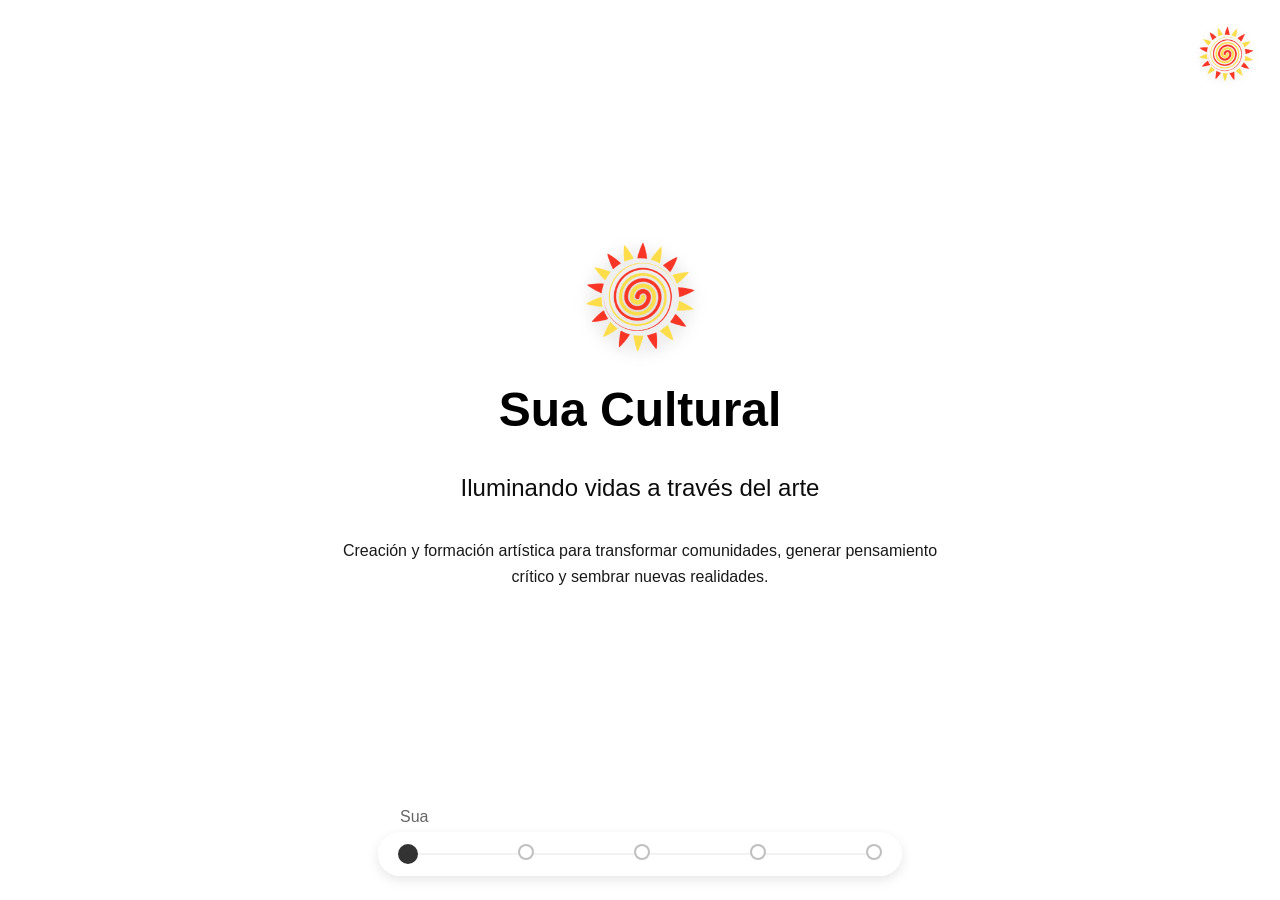
==== commit 922559ff: "ajustes varios" ====
--- a/index.html
+++ b/index.html
@@ -4,7 +4,12 @@
   <meta charset="UTF-8">
   <meta name="viewport" content="width=device-width, initial-scale=1.0">
   <meta name="description" content="Sua Corporación Cultural - Creación y formación artística para iluminar vidas">
+  <meta property="og:title" content="Sua Corporación Cultural">
+  <meta property="og:description" content="Creación y formación artística para iluminar vidas. Transformando comunidades a través del arte.">
+  <meta property="og:image" content="https://sua-cultural.github.io/img/ogimgsua.jpg">
+  <meta property="og:url" content="https://sua-cultural.github.io">
   <title>Sua Cultural - Iluminando vidas a través del arte</title>
+  <link rel="icon" type="image/png" href="img/sol-icon32.png">
   <link rel="stylesheet" href="css/styles.css">
 </head>
 <body>
@@ -14,11 +19,21 @@
     <div class="timeline-wrapper">
       <div class="timeline-line"></div>
       <div class="timeline-points">
-        <div class="timeline-point active" data-index="0" title="Inicio + Sua"></div>
-        <div class="timeline-point" data-index="1" title="Agenda Cultural"></div>
-        <div class="timeline-point" data-index="2" title="Creación"></div>
-        <div class="timeline-point" data-index="3" title="Formación"></div>
-        <div class="timeline-point" data-index="4" title="Comunidad"></div>
+        <div class="timeline-point active" data-index="0" title="Inicio + Sua">
+          <span class="section-label">Sua</span>
+        </div>
+        <div class="timeline-point" data-index="1" title="Agenda Cultural">
+          <span class="section-label">Agenda<br>Cultural</span>
+        </div>
+        <div class="timeline-point" data-index="2" title="Creación">
+          <span class="section-label">Creación</span>
+        </div>
+        <div class="timeline-point" data-index="3" title="Formación">
+          <span class="section-label">Formación</span>
+        </div>
+        <div class="timeline-point" data-index="4" title="Comunidad">
+          <span class="section-label">Comunidad</span>          
+        </div>
       </div>
     </div>
   </div>
--- a/css/styles.css
+++ b/css/styles.css
@@ -34,7 +34,8 @@
 
 .timeline-header {
   position: fixed;
-  top: 24px;
+  bottom: 24px;
+  top: auto;
   left: 50%;
   transform: translateX(-50%);
   z-index: 300;
@@ -68,7 +69,7 @@
 
 .timeline-points {
   display: flex;
-  gap: 12px;
+  gap: 100px;
   position: relative;
   z-index: 1;
 }
@@ -86,8 +87,8 @@
 }
 
 .timeline-point:hover {
-  border-color: rgba(0, 0, 0, 0.6);
-  transform: scale(1.3);
+  border-color: #fa3627;
+  transform: scale(1.15);
 }
 
 .timeline-point.active {
@@ -95,9 +96,26 @@
   border-color: var(--color-text);
   width: 20px;
   height: 20px;
-  box-shadow: 0 0 0 4px rgba(51, 51, 51, 0.1);
-}
-
+  box-shadow: 0 0 0 4px rgba(51, 51, 51, 0);
+}
+
+.timeline-point:hover .section-label,
+.timeline-point.active .section-label {
+  opacity: 1;
+}
+
+/* label del timeline */
+.section-label {
+    position: absolute;
+    bottom: 36px;
+    font-size: 16px;
+    color: #666;
+    font-weight: 500;
+    white-space:  nowrap;
+    opacity: 0;
+    pointer-events: none;
+    transition: opacity 0.2s;
+}
 /* ============================================
    SOL BOTÓN (SUPERIOR DERECHA)
    ============================================ */
@@ -609,7 +627,7 @@
 
   .timeline-points {
     display: flex;
-    gap: 6px;
+    gap: 50px;
     flex-direction: row;
   }
 
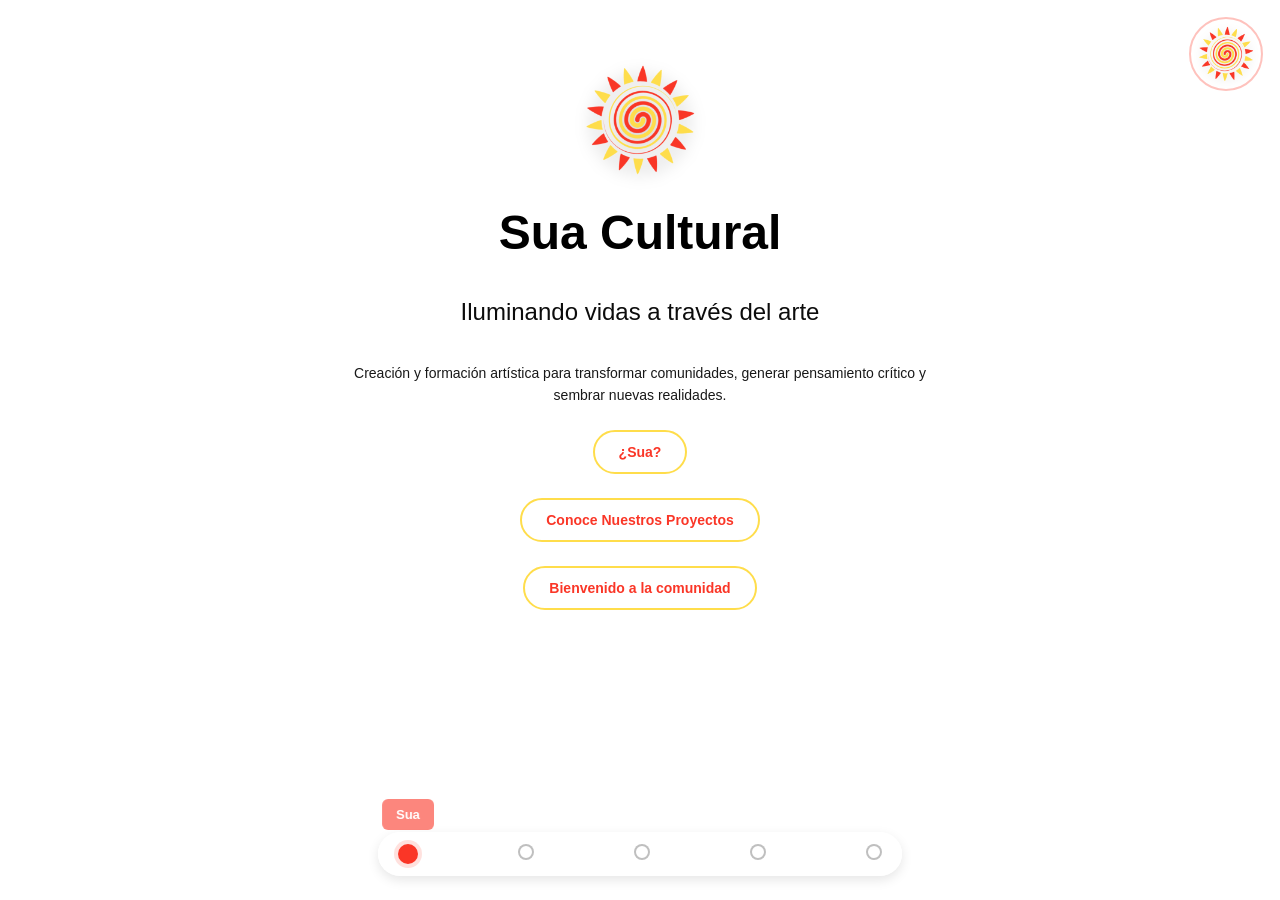
==== commit d4a8c02f: "con modales!" ====
--- a/index.html
+++ b/index.html
@@ -9,7 +9,7 @@
   <meta property="og:image" content="https://sua-cultural.github.io/img/ogimgsua.jpg">
   <meta property="og:url" content="https://sua-cultural.github.io">
   <title>Sua Cultural - Iluminando vidas a través del arte</title>
-  <link rel="icon" type="image/png" href="img/sol-icon32.png">
+  <link rel="icon" type="image/png" href="assets/images/sol-icon32.png">
   <link rel="stylesheet" href="css/styles.css">
 </head>
 <body>
@@ -69,7 +69,12 @@
           <h1>Sua Cultural</h1>
           <p class="tagline">Iluminando vidas a través del arte</p>
           <p class="description">Creación y formación artística para transformar comunidades, generar pensamiento crítico y sembrar nuevas realidades.</p>
+          
+          <!-- Nuevo CTA que abre modal -->
+          <button id="openSuaModal" class="cta-button">¿Sua?</button>
+          
           <a href="#creacion" class="cta-button">Conoce Nuestros Proyectos</a>
+          <a href="#comunidad" class="cta-button">Bienvenido a la comunidad</a>
         </div>
       </div>
     </section>
@@ -264,8 +269,32 @@
   </div>
 
   <!-- Scripts -->
-  <script src="js/data.js"></script>
   <script src="js/app.js"></script>
 
+<!-- Modal -->
+<div class="modal" id="suaModal">
+  <div class="modal-content">
+    <button class="modal-close" id="closeModal">&times;</button>
+    
+    <div class="modal-inner">
+      <img src="assets/images/sol-icon200.png" alt="Sua" class="modal-image">
+      
+      <h2>¿Qué es Sua?</h2>
+      
+      <p class="modal-text">
+        Lorem ipsum dolor sit amet, consectetur adipiscing elit. Sed do eiusmod tempor incididunt ut labore et dolore magna aliqua. Ut enim ad minim veniam, quis nostrud exercitation ullamco laboris nisi ut aliquip ex ea commodo consequat.
+      </p>
+      
+      <p class="modal-text">
+        Duis aute irure dolor in reprehenderit in voluptate velit esse cillum dolore eu fugiat nulla pariatur. Excepteur sint occaecat cupidatat non proident, sunt in culpa qui officia deserunt mollit anim id est laborum.
+      </p>
+      
+      <button class="cta-button modal-cta" id="goToAgenda">
+        Agenda Cultural →
+      </button>
+    </div>
+  </div>
+</div>
+  
 </body>
 </html>
--- a/css/styles.css
+++ b/css/styles.css
@@ -1,5 +1,5 @@
 /* ============================================
-   RESET Y VARIABLES
+   MOBILE FIRST - RESET Y VARIABLES
    ============================================ */
 
 * {
@@ -29,13 +29,12 @@
 }
 
 /* ============================================
-   TIMELINE FLOTANTE (SUPERIOR)
+   TIMELINE - MOBILE FIRST (ABAJO)
    ============================================ */
 
 .timeline-header {
   position: fixed;
   bottom: 24px;
-  top: auto;
   left: 50%;
   transform: translateX(-50%);
   z-index: 300;
@@ -43,10 +42,11 @@
   align-items: center;
   gap: 0;
   background: rgba(255, 255, 255, 0.95);
-  padding: 12px 20px;
+  padding: 8px 12px;
   border-radius: 50px;
   box-shadow: 0 4px 12px rgba(0, 0, 0, 0.1);
   backdrop-filter: blur(10px);
+  height: auto;
 }
 
 .timeline-wrapper {
@@ -54,29 +54,24 @@
   align-items: center;
   position: relative;
   gap: 0;
+  height: auto;
 }
 
 .timeline-line {
-  position: absolute;
-  top: 50%;
-  left: 0;
-  right: 0;
-  height: 1px;
-  background: rgba(0, 0, 0, 0.1);
-  transform: translateY(-50%);
-  z-index: 0;
+  display: none;
 }
 
 .timeline-points {
   display: flex;
-  gap: 100px;
+  gap: 50px;
   position: relative;
   z-index: 1;
+  flex-direction: row;
 }
 
 .timeline-point {
-  width: 16px;
-  height: 16px;
+  width: 10px;
+  height: 10px;
   background: white;
   border: 2px solid rgba(0, 0, 0, 0.25);
   border-radius: 50%;
@@ -92,44 +87,58 @@
 }
 
 .timeline-point.active {
-  background: var(--color-text);
-  border-color: var(--color-text);
-  width: 20px;
-  height: 20px;
-  box-shadow: 0 0 0 4px rgba(51, 51, 51, 0);
-}
-
-.timeline-point:hover .section-label,
+  background: #fa3627;
+  border-color: #fa3627;
+  width: 14px;
+  height: 14px;
+  box-shadow: 0 0 0 4px rgba(250, 54, 39, 0.15);
+}
+
+/* Tooltip - Mobile First */
+.section-label {
+  position: absolute;
+  bottom: 18px;
+  left: 50%;
+  transform: translateX(-50%);
+  background: rgba(51, 51, 51, 0.85);
+  color: white;
+  padding: 6px 10px;
+  border-radius: 6px;
+  font-size: 10px;
+  font-weight: 600;
+  white-space: nowrap;
+  opacity: 0;
+  pointer-events: none;
+  transition: all 0.3s ease;
+  backdrop-filter: blur(6px);
+  z-index: 10;
+}
+
+.timeline-point:hover .section-label {
+  opacity: 1;
+}
+
 .timeline-point.active .section-label {
   opacity: 1;
-}
-
-/* label del timeline */
-.section-label {
-    position: absolute;
-    bottom: 36px;
-    font-size: 16px;
-    color: #666;
-    font-weight: 500;
-    white-space:  nowrap;
-    opacity: 0;
-    pointer-events: none;
-    transition: opacity 0.2s;
-}
-/* ============================================
-   SOL BOTÓN (SUPERIOR DERECHA)
+  background: rgba(250, 54, 39, 0.6);
+  color: white;
+  font-weight: 700;
+}
+
+/* ============================================
+   SOL BOTÓN - MOBILE FIRST
    ============================================ */
 
 .sun-button {
   position: fixed;
-  top: 24px;
-  right: 24px;
+  top: 12px;
+  right: 12px;
   z-index: 300;
   background: none;
   border: none;
   cursor: pointer;
-  width: 60px;
-  height: 60px;
+  width: 48px;
+  height: 48px;
   padding: 0;
   display: flex;
   align-items: center;
@@ -137,12 +146,49 @@
   transition: transform var(--transition);
 }
 
+/* Anillo animado - Opción 4 */
+.sun-button::before {
+  content: '';
+  position: absolute;
+  width: 56px;
+  height: 56px;
+  border: 2px solid rgba(250, 54, 39, 0.3);
+  border-radius: 50%;
+  animation: expandRing 2s ease-out infinite;
+}
+
 .sun-button:hover {
-  transform: scale(1.1) rotate(15deg);
+  transform: scale(1.1);
+}
+
+.sun-button:hover::before {
+  animation: expandRingFast 0.8s ease-out infinite;
 }
 
 .sun-button:active {
   transform: scale(0.95);
+}
+
+@keyframes expandRing {
+  0% {
+    transform: scale(1);
+    opacity: 1;
+  }
+  100% {
+    transform: scale(1.5);
+    opacity: 0;
+  }
+}
+
+@keyframes expandRingFast {
+  0% {
+    transform: scale(1);
+    opacity: 1;
+  }
+  100% {
+    transform: scale(1.4);
+    opacity: 0;
+  }
 }
 
 .sun-icon {
@@ -150,21 +196,20 @@
   height: 100%;
   object-fit: contain;
   filter: drop-shadow(0 2px 4px rgba(0, 0, 0, 0.1));
-  animation: float 3s ease-in-out infinite;
-}
-
-/* ============================================
-   SUBMENÚ
+}
+
+/* ============================================
+   SUBMENÚ - MOBILE FIRST
    ============================================ */
 
 .submenu {
   position: fixed;
-  top: 100px;
-  right: 24px;
+  top: 70px;
+  right: 12px;
   background: white;
   border: 1px solid rgba(0, 0, 0, 0.1);
   border-radius: 12px;
-  min-width: 220px;
+  min-width: 180px;
   box-shadow: 0 4px 16px rgba(0, 0, 0, 0.15);
   transform: scale(0.95) translateY(-10px);
   opacity: 0;
@@ -201,7 +246,7 @@
 }
 
 /* ============================================
-   OVERLAY (PARA CERRAR MENÚ)
+   OVERLAY - MOBILE FIRST
    ============================================ */
 
 .menu-overlay {
@@ -223,7 +268,7 @@
 }
 
 /* ============================================
-   SCROLL CONTAINER (HORIZONTAL)
+   SCROLL CONTAINER - MOBILE FIRST
    ============================================ */
 
 .scroll-container {
@@ -234,8 +279,6 @@
   scroll-snap-type: x mandatory;
   scroll-behavior: smooth;
   display: flex;
-
-  /* Ocultar scrollbar */
   scrollbar-width: none;
 }
 
@@ -244,7 +287,7 @@
 }
 
 /* ============================================
-   SECCIONES
+   SECCIONES - MOBILE FIRST
    ============================================ */
 
 .scroll-section {
@@ -253,10 +296,11 @@
   scroll-snap-align: start;
   scroll-snap-stop: always;
   display: flex;
+  flex-direction: column;
   align-items: center;
-  justify-content: center;
+  align-content: flex-start;
   min-height: 100vh;
-  padding: 60px 40px;
+  padding: 40px 16px 32px;
   position: relative;
 }
 
@@ -302,38 +346,38 @@
 }
 
 /* ============================================
-   TIPOGRAFÍA EN SECCIONES
+   TIPOGRAFÍA - MOBILE FIRST
    ============================================ */
 
 .scroll-section h1 {
-  font-size: 48px;
+  font-size: 24px;
   font-weight: 700;
   margin-bottom: 12px;
   line-height: 1.2;
 }
 
 .scroll-section h2 {
-  font-size: 42px;
+  font-size: 20px;
   font-weight: 700;
   margin-bottom: 12px;
   line-height: 1.2;
 }
 
 .scroll-section h3 {
-  font-size: 24px;
+  font-size: 18px;
   font-weight: 600;
   margin-bottom: 12px;
 }
 
 .tagline {
-  font-size: 24px;
+  font-size: 14px;
   font-weight: 300;
   opacity: 0.95;
   margin-bottom: 12px;
 }
 
 .description {
-  font-size: 16px;
+  font-size: 14px;
   max-width: 600px;
   opacity: 0.9;
   line-height: 1.6;
@@ -341,22 +385,21 @@
 }
 
 .section-subtitle {
-  font-size: 18px;
+  font-size: 14px;
   opacity: 0.9;
   font-weight: 300;
   margin-bottom: 32px;
 }
 
 /* ============================================
-   IMÁGENES
+   IMÁGENES - MOBILE FIRST
    ============================================ */
 
 .section-logo {
-  width: 120px;
-  height: 120px;
+  width: 80px;
+  height: 80px;
   object-fit: contain;
   filter: drop-shadow(0 4px 8px rgba(0, 0, 0, 0.2));
- /* animation: float 3s ease-in-out infinite;*/
 }
 
 @keyframes float {
@@ -365,19 +408,19 @@
 }
 
 /* ============================================
-   BOTONES
+   BOTONES - MOBILE FIRST
    ============================================ */
 
 .cta-button {
   display: inline-block;
-  padding: 14px 32px;
+  padding: 12px 24px;
   background: rgba(255, 255, 255, 0.25);
   border: 2px solid rgba(255, 255, 255, 0.5);
   color: white;
   text-decoration: none;
   border-radius: 50px;
   font-weight: 600;
-  font-size: 16px;
+  font-size: 14px;
   transition: all var(--transition);
   cursor: pointer;
   backdrop-filter: blur(4px);
@@ -389,33 +432,77 @@
   transform: translateY(-2px);
 }
 
-/* ============================================
-   GRILLAS (AGENDA, PROYECTOS, FORMACIÓN)
+/* Botones en sección 1 (Início - Sua) */
+.section1 .cta-button {
+  background: rgba(255, 255, 255, 0.1);
+  border: 2px solid #ffdd4b;
+  color: #fa3627;
+}
+
+.section1 .cta-button:hover {
+  background: rgba(255, 221, 75, 0.2);
+  border-color: #ffdd4b;
+}
+
+/* Botones en sección 2 (Agenda) */
+.section2 .cta-button {
+  background: rgba(255, 255, 255, 0.15);
+  border: 2px solid rgba(255, 255, 255, 0.4);
+  color: white;
+}
+
+.section2 .cta-button:hover {
+  background: rgba(255, 255, 255, 0.3);
+  border-color: rgba(255, 255, 255, 0.7);
+}
+
+/* Botones en sección 3 (Creación) */
+.section3 .cta-button {
+  background: rgba(0, 0, 0, 0.1);
+  border: 2px solid rgba(0, 0, 0, 0.3);
+  color: #333;
+}
+
+.section3 .cta-button:hover {
+  background: rgba(0, 0, 0, 0.2);
+  border-color: rgba(0, 0, 0, 0.5);
+}
+
+/* Botones en sección 4 (Formación) */
+.section4 .cta-button {
+  background: rgba(255, 255, 255, 0.15);
+  border: 2px solid rgba(255, 255, 255, 0.4);
+  color: white;
+}
+
+.section4 .cta-button:hover {
+  background: rgba(255, 255, 255, 0.3);
+  border-color: rgba(255, 255, 255, 0.7);
+}
+
+/* Botones en sección 5 (Comunidad) */
+.section5 .cta-button {
+  background: rgba(0, 0, 0, 0.1);
+  border: 2px solid rgba(0, 0, 0, 0.3);
+  color: #333;
+}
+
+.section5 .cta-button:hover {
+  background: rgba(0, 0, 0, 0.2);
+  border-color: rgba(0, 0, 0, 0.5);
+}
+/* ============================================
+   GRILLAS - MOBILE FIRST
    ============================================ */
 
 .agenda-grid,
 .projects-grid,
 .courses-grid {
   display: grid;
-  gap: 24px;
+  gap: 16px;
   width: 100%;
-}
-
-.agenda-grid {
-  grid-template-columns: repeat(auto-fit, minmax(300px, 1fr));
-  max-width: 1000px;
-  margin: 0 auto;
-}
-
-.projects-grid {
-  grid-template-columns: repeat(auto-fit, minmax(280px, 1fr));
+  grid-template-columns: 1fr;
   max-width: 1200px;
-  margin: 0 auto;
-}
-
-.courses-grid {
-  grid-template-columns: repeat(auto-fit, minmax(280px, 1fr));
-  max-width: 1100px;
   margin: 0 auto;
 }
 
@@ -454,7 +541,7 @@
 .project-card h3,
 .course-card h3,
 .contact-card h3 {
-  font-size: 20px;
+  font-size: 18px;
   margin-bottom: 12px;
   font-weight: 600;
 }
@@ -484,7 +571,6 @@
   margin-bottom: 0;
 }
 
-/* Links */
 .link {
   display: inline-block;
   color: white;
@@ -501,12 +587,12 @@
 }
 
 /* ============================================
-   CONTACTO Y COMUNIDAD
+   CONTACTO Y COMUNIDAD - MOBILE FIRST
    ============================================ */
 
 .contact-grid {
   display: grid;
-  grid-template-columns: repeat(auto-fit, minmax(200px, 1fr));
+  grid-template-columns: 1fr;
   gap: 24px;
   margin-bottom: 48px;
 }
@@ -528,14 +614,15 @@
 
 .social-section h3 {
   margin-bottom: 20px;
-  font-size: 24px;
+  font-size: 20px;
 }
 
 .social-links {
   display: flex;
-  gap: 16px;
+  gap: 12px;
   justify-content: center;
   flex-wrap: wrap;
+  flex-direction: column;
 }
 
 .social-link {
@@ -547,6 +634,8 @@
   border-radius: 8px;
   font-weight: 500;
   transition: all var(--transition);
+  text-align: center;
+  width: 100%;
 }
 
 .social-link:hover {
@@ -570,12 +659,54 @@
 }
 
 /* ============================================
-   RESPONSIVE
-   ============================================ */
-
-@media (max-width: 1024px) {
+   RESPONSIVE - TABLET (768px+)
+   ============================================ */
+
+@media (min-width: 768px) {
+  .timeline-header {
+    padding: 12px 20px;
+  }
+
+  .timeline-points {
+    gap: 100px;
+  }
+
+  .timeline-point {
+    width: 16px;
+    height: 16px;
+  }
+
+  .timeline-point.active {
+    width: 20px;
+    height: 20px;
+  }
+
+  .section-label {
+    font-size: 13px;
+    padding: 8px 14px;
+    bottom: 32px;
+  }
+
+  .sun-button {
+    top: 24px;
+    right: 24px;
+    width: 60px;
+    height: 60px;
+  }
+
+  .sun-button::before {
+    width: 70px;
+    height: 70px;
+  }
+
+  .submenu {
+    top: 100px;
+    right: 24px;
+    min-width: 220px;
+  }
+
   .scroll-section {
-    padding: 60px 30px;
+    padding: 80px 30px 40px;
   }
 
   .scroll-section h1 {
@@ -588,149 +719,200 @@
 
   .tagline {
     font-size: 20px;
+  }
+
+  .section-logo {
+    width: 100px;
+    height: 100px;
   }
 
   .agenda-grid,
   .projects-grid,
   .courses-grid {
     grid-template-columns: repeat(auto-fit, minmax(240px, 1fr));
-  }
-}
-
-@media (max-width: 768px) {
-    .timeline-header {
-    position: fixed;
-    bottom: 24px;
-    left: 50%;
-    transform: translateX(-50%);
-    top: auto;              /* NUEVO - asegurar que no hay conflicto */
-    right: auto;
-    padding: 8px 12px;
-    height: auto;
-    background: rgba(255, 255, 255, 0.95);
-    border-radius: 50px;
-    box-shadow: 0 4px 12px rgba(0, 0, 0, 0.1);
-    backdrop-filter: blur(10px);
-    z-index: 300;
-  }
-
-  .timeline-wrapper {
-    display: flex;
-    align-items: center;
-    gap: 0;
-    height: auto;
-  }
-
-  .timeline-line {
-    display: none;  /* OPCIONAL - puedes esconder la línea en móvil */
-  }
-
-  .timeline-points {
-    display: flex;
-    gap: 50px;
+    gap: 24px;
+  }
+
+  .contact-grid {
+    grid-template-columns: repeat(auto-fit, minmax(200px, 1fr));
+  }
+
+  .social-links {
     flex-direction: row;
-  }
-
-  .timeline-point {
-    width: 10px;
-    height: 10px;
-  }
-
-  .timeline-point.active {
-    width: 14px;
-    height: 14px;
-  }
-  
-
-  .sun-button {
-    top: 12px;
-    right: 12px;
-    width: 48px;
-    height: 48px;
-  }
-
-  .submenu {
-    top: 70px;
-    right: 12px;
-    min-width: 180px;
-  }
-
+    gap: 16px;
+  }
+
+  .social-link {
+    width: auto;
+  }
+}
+
+/* ============================================
+   RESPONSIVE - ESCRITORIO (1024px+)
+   ============================================ */
+
+@media (min-width: 1024px) {
   .scroll-section {
-    padding: 80px 20px 40px;
+    padding: 60px 40px;
   }
 
   .scroll-section h1 {
+    font-size: 48px;
+  }
+
+  .scroll-section h2 {
+    font-size: 42px;
+  }
+
+  .tagline {
+    font-size: 24px;
+  }
+
+  .section-logo {
+    width: 120px;
+    height: 120px;
+  }
+
+  .agenda-grid {
+    grid-template-columns: repeat(auto-fit, minmax(300px, 1fr));
+    max-width: 1000px;
+  }
+
+  .projects-grid {
+    grid-template-columns: repeat(auto-fit, minmax(280px, 1fr));
+    max-width: 1200px;
+  }
+
+  .courses-grid {
+    grid-template-columns: repeat(auto-fit, minmax(280px, 1fr));
+    max-width: 1100px;
+  }
+}
+/* ============================================
+   MODAL
+   ============================================ */
+
+.modal {
+  position: fixed;
+  top: 0;
+  left: 0;
+  right: 0;
+  bottom: 0;
+  background: rgba(0, 0, 0, 0.5);
+  display: none;
+  align-items: center;
+  justify-content: center;
+  z-index: 500;
+  opacity: 0;
+  transition: opacity 0.3s ease;
+  padding: 20px;
+}
+
+.modal.open {
+  display: flex;
+  opacity: 1;
+}
+
+.modal-content {
+  background: white;
+  border-radius: 16px;
+  max-width: 500px;
+  width: 100%;
+  max-height: 80vh;
+  overflow-y: auto;
+  position: relative;
+  box-shadow: 0 10px 40px rgba(0, 0, 0, 0.3);
+  animation: slideUp 0.3s ease;
+}
+
+@keyframes slideUp {
+  from {
+    transform: translateY(30px);
+    opacity: 0;
+  }
+  to {
+    transform: translateY(0);
+    opacity: 1;
+  }
+}
+
+.modal-close {
+  position: absolute;
+  top: 16px;
+  right: 16px;
+  background: none;
+  border: none;
+  font-size: 28px;
+  cursor: pointer;
+  color: #666;
+  width: 40px;
+  height: 40px;
+  display: flex;
+  align-items: center;
+  justify-content: center;
+  transition: color 0.3s ease;
+  z-index: 10;
+}
+
+.modal-close:hover {
+  color: #333;
+}
+
+.modal-inner {
+  padding: 40px 24px 24px;
+  display: flex;
+  flex-direction: column;
+  align-items: center;
+  text-align: center;
+  gap: 16px;
+}
+
+.modal-image {
+  width: 100px;
+  height: 100px;
+  object-fit: contain;
+  margin-bottom: 16px;
+}
+
+.modal-inner h2 {
+  font-size: 24px;
+  font-weight: 700;
+  color: #333;
+  margin: 0;
+}
+
+.modal-text {
+  font-size: 14px;
+  line-height: 1.6;
+  color: #666;
+  text-align: left;
+  margin: 0;
+}
+
+.modal-cta {
+  margin-top: 20px;
+  background: #fa3627;
+  border: 2px solid #fa3627;
+  color: white;
+}
+
+.modal-cta:hover {
+  background: rgba(250, 54, 39, 0.9);
+  border-color: #fa3627;
+}
+
+/* Responsive */
+@media (min-width: 768px) {
+  .modal-inner {
+    padding: 50px 40px;
+  }
+
+  .modal-inner h2 {
     font-size: 28px;
   }
 
-  .scroll-section h2 {
-    font-size: 24px;
-  }
-
-  .tagline {
-    font-size: 16px;
-  }
-
-  .description {
-    font-size: 14px;
-  }
-
-  .section-logo {
-    width: 80px;
-    height: 80px;
-  }
-
-  .section-subtitle {
-    font-size: 16px;
-  }
-
-  .agenda-grid,
-  .projects-grid,
-  .courses-grid {
-    grid-template-columns: 1fr;
-    gap: 16px;
-  }
-
-  .contact-grid {
-    grid-template-columns: 1fr;
-  }
-
-  .social-links {
-    flex-direction: column;
-    gap: 12px;
-  }
-
-  .social-link {
-    text-align: center;
-    width: 100%;
-  }
-}
-
-@media (max-width: 480px) {
-  .scroll-section {
-    padding: 70px 16px 32px;
-  }
-
-  .scroll-section h1 {
-    font-size: 24px;
-  }
-
-  .scroll-section h2 {
-    font-size: 20px;
-  }
-
-  .tagline {
-    font-size: 14px;
-  }
-
-  .cta-button {
-    padding: 12px 24px;
-    font-size: 14px;
-  }
-
-  .agenda-card h3,
-  .project-card h3,
-  .course-card h3 {
-    font-size: 18px;
-  }
-}
+  .modal-image {
+    width: 120px;
+    height: 120px;
+  }
+}
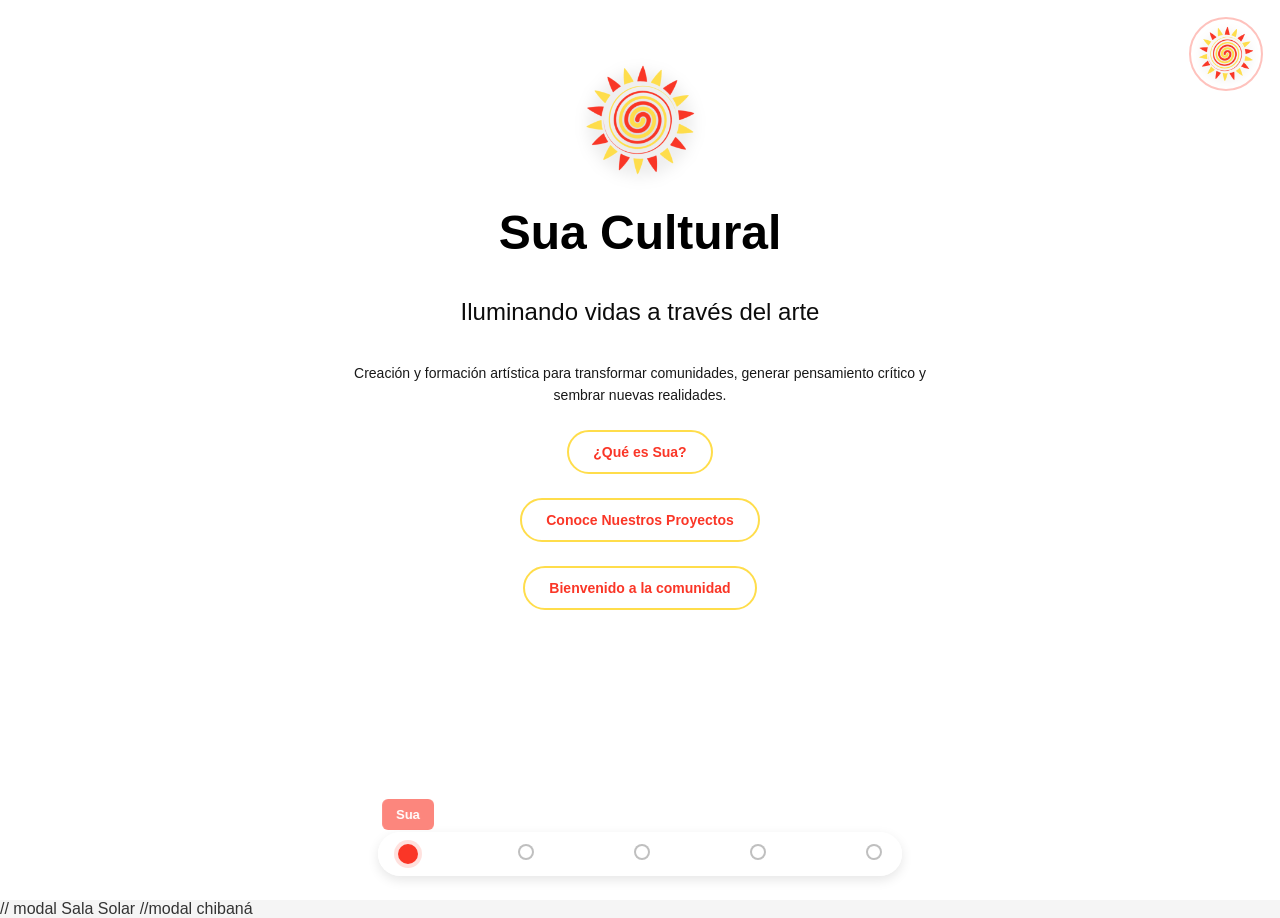
==== commit 6d45a2d8: "avances inicio" ====
--- a/index.html
+++ b/index.html
@@ -1,17 +1,20 @@
 <!DOCTYPE html>
 <html lang="es">
+
 <head>
   <meta charset="UTF-8">
   <meta name="viewport" content="width=device-width, initial-scale=1.0">
   <meta name="description" content="Sua Corporación Cultural - Creación y formación artística para iluminar vidas">
   <meta property="og:title" content="Sua Corporación Cultural">
-  <meta property="og:description" content="Creación y formación artística para iluminar vidas. Transformando comunidades a través del arte.">
+  <meta property="og:description"
+    content="Creación y formación artística para iluminar vidas. Transformando comunidades a través del arte.">
   <meta property="og:image" content="https://sua-cultural.github.io/img/ogimgsua.jpg">
   <meta property="og:url" content="https://sua-cultural.github.io">
   <title>Sua Cultural - Iluminando vidas a través del arte</title>
   <link rel="icon" type="image/png" href="assets/images/sol-icon32.png">
   <link rel="stylesheet" href="css/styles.css">
 </head>
+
 <body>
 
   <!-- Timeline flotante en la parte superior -->
@@ -32,7 +35,7 @@
           <span class="section-label">Formación</span>
         </div>
         <div class="timeline-point" data-index="4" title="Comunidad">
-          <span class="section-label">Comunidad</span>          
+          <span class="section-label">Comunidad</span>
         </div>
       </div>
     </div>
@@ -52,7 +55,7 @@
     <a class="submenu-item" href="#comunidad">Comunidad</a>
     <br>
     <a class="submenu-item" href="http://instagram.com/suaclubartes" target="_blank">@suaclubartes</a>
-</div>  
+  </div>
   </div>
 
   <!-- Overlay para cerrar menú -->
@@ -60,19 +63,20 @@
 
   <!-- Scroll container con las 5 secciones -->
   <div class="scroll-container" id="scrollContainer">
-    
+
     <!-- Sección 1: Inicio + Sobre Sua -->
     <section class="scroll-section section1" id="inicio">
       <div class="section-content">
-           <div class="section-inner">
+        <div class="section-inner">
           <img src="assets/images/sol-icon200.png" alt="Logo Sua" class="section-logo">
           <h1>Sua Cultural</h1>
           <p class="tagline">Iluminando vidas a través del arte</p>
-          <p class="description">Creación y formación artística para transformar comunidades, generar pensamiento crítico y sembrar nuevas realidades.</p>
-          
+          <p class="description">Creación y formación artística para transformar comunidades, generar pensamiento
+            crítico y sembrar nuevas realidades.</p>
+
           <!-- Nuevo CTA que abre modal -->
-          <button id="openSuaModal" class="cta-button">¿Sua?</button>
-          
+          <button id="openSuaModal" class="cta-button">¿Qué es Sua?</button>
+
           <a href="#creacion" class="cta-button">Conoce Nuestros Proyectos</a>
           <a href="#comunidad" class="cta-button">Bienvenido a la comunidad</a>
         </div>
@@ -81,6 +85,7 @@
 
     <!-- Sección 2: Agenda Cultural (Sala Solar + Cineclubes) -->
     <section class="scroll-section section2" id="agenda">
+      <button id="openSalaModal" class="cta-button">Sala Solar</button>
       <!--<div class="section-content">
         <div class="section-inner">
           <h2>Agenda Cultural</h2>
@@ -179,7 +184,7 @@
 
     <!-- Sección 4: Formación -->
     <section class="scroll-section section4" id="formacion">
-    <!--  <div class="section-content">
+      <!--  <div class="section-content">
         <div class="section-inner">
           <h2>Formación Artística</h2>
           <p class="section-subtitle">Laboratorios y Encuentros de Aprendizaje</p>
@@ -226,7 +231,7 @@
 
     <!-- Sección 5: Comunidad (Contacto) -->
     <section class="scroll-section section5" id="comunidad">
-     <!-- <div class="section-content">
+      <!-- <div class="section-content">
         <div class="section-inner">
           <h2>Comunidad</h2>
           <p class="section-subtitle">Contacta con Nosotros</p>
@@ -271,30 +276,96 @@
   <!-- Scripts -->
   <script src="js/app.js"></script>
 
-<!-- Modal -->
-<div class="modal" id="suaModal">
-  <div class="modal-content">
-    <button class="modal-close" id="closeModal">&times;</button>
-    
-    <div class="modal-inner">
-      <img src="assets/images/sol-icon200.png" alt="Sua" class="modal-image">
-      
-      <h2>¿Qué es Sua?</h2>
-      
-      <p class="modal-text">
-        Lorem ipsum dolor sit amet, consectetur adipiscing elit. Sed do eiusmod tempor incididunt ut labore et dolore magna aliqua. Ut enim ad minim veniam, quis nostrud exercitation ullamco laboris nisi ut aliquip ex ea commodo consequat.
-      </p>
-      
-      <p class="modal-text">
-        Duis aute irure dolor in reprehenderit in voluptate velit esse cillum dolore eu fugiat nulla pariatur. Excepteur sint occaecat cupidatat non proident, sunt in culpa qui officia deserunt mollit anim id est laborum.
-      </p>
-      
-      <button class="cta-button modal-cta" id="goToAgenda">
-        Agenda Cultural →
-      </button>
+  <!-- Modal -->
+  <div class="modal" id="suaModal">
+    <div class="modal-content">
+      <button class="modal-close" id="closeModal">&times;</button>
+
+      <div class="modal-inner">
+        <h2>¿Sua?</h2>
+        <img src="assets/images/sol-icon100.png" alt="Sua" class="modal-image">
+
+        <p class="modal-text">
+          SUA es SOL<br>
+          Nuestra raíz energética es el Sol, la fuente de luz y vida de nuestra existencia.<br>
+          En Santander, Colombia nuestros ancestros lo sabían y lo honraban como deidad.<br>
+          Ellos le llamaban SUA (en lengua Muisca/Guane también Sué, Xué, Sua, Zuhe o Suhé)<br><br>
+
+          Hoy Sua representa a una comunidad cultural que cree en el poder luminoso de las artes para inspirar las
+          almas, elevar la conciencia y transformar positivamente la vida.<br>
+          Nuestra ubicación inicial es El Socorro, Santander sin embargo también tenemos procesos en San Gil, Suaita, y
+          otros municipios.
+        </p>
+
+        <p class="modal-text">
+          También hemos tomado forma de entidad sin ánimo de lucro con el nombre "Sua Corporación Cultural", personería
+          jurídica que nos ha permitido trabajar con instituciones nacionales y regionales para realizar proyectos de
+          creación y formación en diversas artes.<br>
+          Sus gestores culturales fundadores además son cinéfilos de vocación que coordinan el Sua Cineclub (Socorro) y colaboran en Chibaná Cineclub (San Gil)
+        </p>
+        <p class="modal-text">Te invitamos a compartir con nosotros conoce nuestro próximos eventos</p>
+        <button class="cta-button modal-cta" id="goToAgenda">
+          Agenda Cultural →
+        </button>
+      </div>
     </div>
   </div>
-</div>
-  
+
+  // modal Sala Solar
+
+  <div class="modal" id="solarModal">
+    <div class="modal-content">
+      <button class="modal-close" id="closeModal">&times;</button>
+
+      <div class="modal-inner">
+        <img src="assets/images/sol-icon200.png" alt="Sua" class="modal-image">
+
+        <h2>SALA SOLAR</h2>
+
+        <p class="modal-text">
+          Espacio dinámico del Centro Cultural Popular "Luis Martín Vesga Nossa" donde Sua realiza sus actividades principales en El Socorro.
+        </p>
+
+        <p class="modal-text">
+          La Sala Solar se adapta a diferentes eventos. En momentos es una dala de Cine, en otros es un salón de clases o conferencias y también es un taller de creación y formación en diferentes técnicas artísticas y también es su oficina y lugar de encuentro laboral.
+        </p>
+
+        <button class="cta-button modal-cta" id="goToAgenda">
+          Agenda Cultural →
+        </button>
+      </div>
+    </div>
+  </div>
+
+  //modal chibaná
+  <div class="modal" id="chibanaModal">
+    <div class="modal-content">
+      <button class="modal-close" id="closeModal">&times;</button>
+
+      <div class="modal-inner">
+        <img src="assets/images/sol-icon200.png" alt="Sua" class="modal-image">
+
+        <h2>¿Qué es Sua?</h2>
+
+        <p class="modal-text">
+          Lorem ipsum dolor sit amet, consectetur adipiscing elit. Sed do eiusmod tempor incididunt ut labore et dolore
+          magna aliqua. Ut enim ad minim veniam, quis nostrud exercitation ullamco laboris nisi ut aliquip ex ea commodo
+          consequat.
+        </p>
+
+        <p class="modal-text">
+          Duis aute irure dolor in reprehenderit in voluptate velit esse cillum dolore eu fugiat nulla pariatur.
+          Excepteur sint occaecat cupidatat non proident, sunt in culpa qui officia deserunt mollit anim id est laborum.
+        </p>
+
+        <button class="cta-button modal-cta" id="goToAgenda">
+          Agenda Cultural →
+        </button>
+      </div>
+    </div>
+  </div>
+
+
 </body>
-</html>
+
+</html>
--- a/css/styles.css
+++ b/css/styles.css
@@ -885,7 +885,7 @@
   font-size: 14px;
   line-height: 1.6;
   color: #666;
-  text-align: left;
+  text-align: justify;
   margin: 0;
 }
 
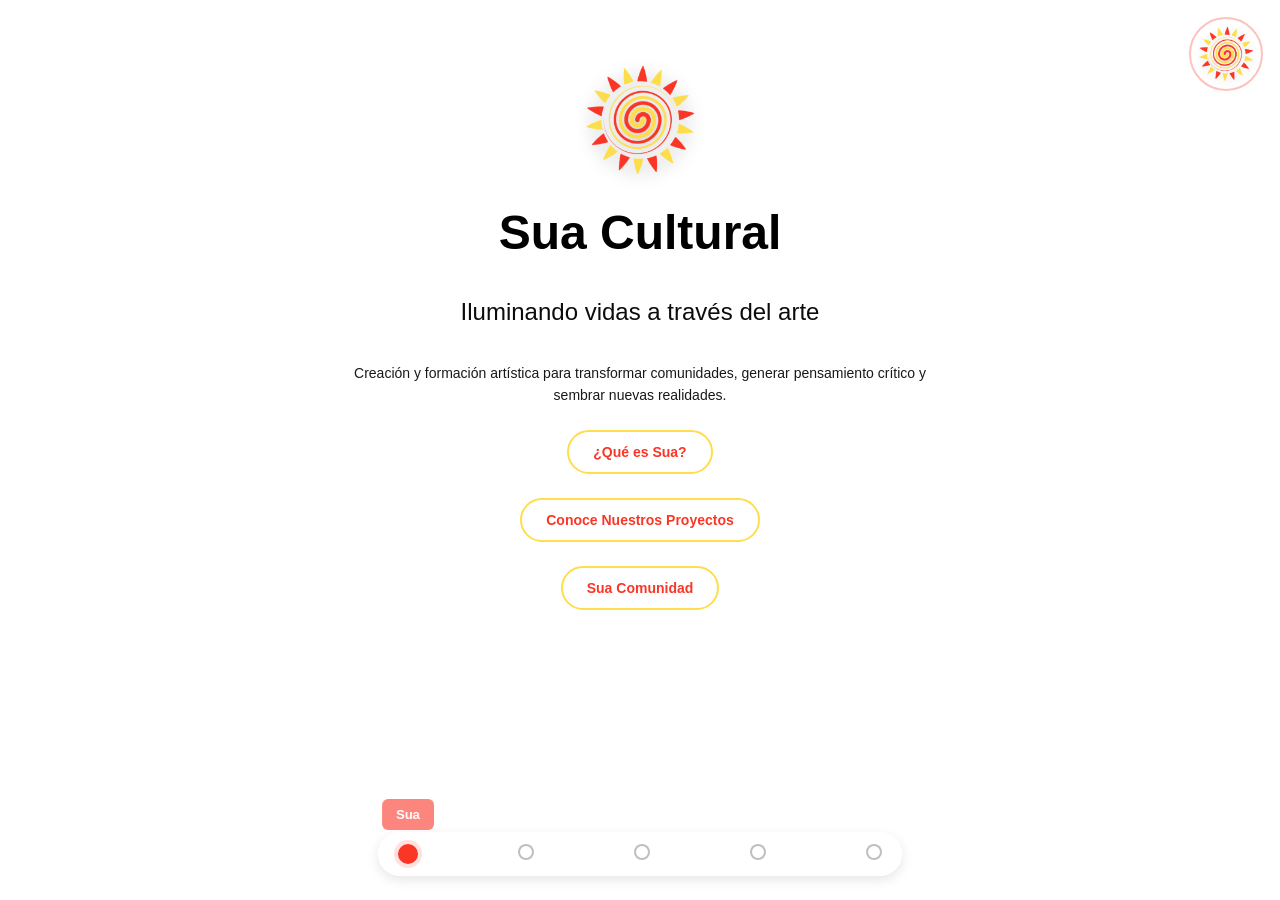
==== commit 49905c8e: "varios" ====
--- a/index.html
+++ b/index.html
@@ -56,234 +56,36 @@
     <br>
     <a class="submenu-item" href="http://instagram.com/suaclubartes" target="_blank">@suaclubartes</a>
   </div>
-  </div>
 
   <!-- Overlay para cerrar menú -->
   <div class="menu-overlay" id="menuOverlay"></div>
 
-  <!-- Scroll container con las 5 secciones -->
-  <div class="scroll-container" id="scrollContainer">
-
-    <!-- Sección 1: Inicio + Sobre Sua -->
-    <section class="scroll-section section1" id="inicio">
-      <div class="section-content">
-        <div class="section-inner">
-          <img src="assets/images/sol-icon200.png" alt="Logo Sua" class="section-logo">
-          <h1>Sua Cultural</h1>
-          <p class="tagline">Iluminando vidas a través del arte</p>
-          <p class="description">Creación y formación artística para transformar comunidades, generar pensamiento
-            crítico y sembrar nuevas realidades.</p>
-
-          <!-- Nuevo CTA que abre modal -->
-          <button id="openSuaModal" class="cta-button">¿Qué es Sua?</button>
-
-          <a href="#creacion" class="cta-button">Conoce Nuestros Proyectos</a>
-          <a href="#comunidad" class="cta-button">Bienvenido a la comunidad</a>
-        </div>
-      </div>
-    </section>
-
-    <!-- Sección 2: Agenda Cultural (Sala Solar + Cineclubes) -->
-    <section class="scroll-section section2" id="agenda">
-      <button id="openSalaModal" class="cta-button">Sala Solar</button>
-      <!--<div class="section-content">
-        <div class="section-inner">
-          <h2>Agenda Cultural</h2>
-          
-          <div class="agenda-grid">
-            <div class="agenda-card">
-              <h3>🎬 Sua Cineclub</h3>
-              <p>Espacio de encuentro comunitario donde vemos películas y dialogamos.</p>
-              <div class="info">
-                <p><strong>📅 Viernes, Sábado y Domingo</strong></p>
-                <p><strong>⏰ 7:00 PM</strong></p>
-                <p><strong>📍 Sala Solar - El Socorro</strong></p>
-                <p><strong>💰 Entrada Libre</strong></p>
-              </div>
-              <a href="https://suacultural.github.io/sua-cineclub.html" class="link">Ver los 16 Ciclos →</a>
-            </div>
-
-            <div class="agenda-card">
-              <h3>🎭 Chibaná Cineclub</h3>
-              <p>Colectivo aliado dedicado al séptimo arte. Cinefilia itinerante en San Gil.</p>
-              <div class="info">
-                <p><strong>📍 San Gil, Santander</strong></p>
-                <p>Casa del Libro Total, Casona Don Juan, Casa Guane Cultural...</p>
-              </div>
-              <a href="https://instagram.com/chibanacineclub" class="link">Visitar Instagram →</a>
-            </div>
-
-            <div class="agenda-card">
-              <h3>🏛️ Sala Solar</h3>
-              <p>Espacio cultural dinámico y transformador. Corazón físico de Sua.</p>
-              <div class="info">
-                <p><strong>📍 Cll14 #15-45, El Socorro</strong></p>
-                <p>Viernes, sábados y domingos</p>
-                <p>Flexible y adaptable a diferentes eventos</p>
-              </div>
-              <a href="#" class="link">Más sobre la Sala →</a>
-            </div>
-          </div>
-        </div>
-      </div>-->
-    </section>
-
-    <!-- Sección 3: Creación (Proyectos) -->
-    <section class="scroll-section section3" id="creacion">
-      <!--<div class="section-content">
-        <div class="section-inner">
-          <h2>Creación</h2>
-          <p class="section-subtitle">Nuestros Proyectos Artísticos</p>
-
-          <div class="projects-grid">
-            <div class="project-card">
-              <img src="assets/images/siembra-poetica.jpg" alt="Siembra Poética">
-              <h3>Siembra Poética</h3>
-              <p>Laboratorio de creación artística que investiga la poesía como herramienta de transformación.</p>
-              <a href="https://suacultural.github.io/siembra-poetica.html" class="link">Ver más →</a>
-            </div>
-
-            <div class="project-card">
-              <img src="assets/images/cine-conciencia.jpg" alt="Cine Conciencia">
-              <h3>Cine Conciencia</h3>
-              <p>Proyecto de producción audiovisual. Facilitamos cortometrajes donde la comunidad cuenta historias.</p>
-              <a href="https://suacultural.github.io/cine-conciencia.html" class="link">Ver más →</a>
-            </div>
-
-            <div class="project-card">
-              <img src="assets/images/comun-experimento.jpg" alt="Común Experimento">
-              <h3>Común Experimento</h3>
-              <p>Espacio de experimentación corporal y danza. Laboratorio abierto para crear desde el cuerpo.</p>
-              <a href="https://suacultural.github.io/comun-experimento.html" class="link">Ver más →</a>
-            </div>
-
-            <div class="project-card">
-              <img src="assets/images/resiste-como-mujer.jpg" alt="Resiste como Mujer">
-              <h3>Resiste como Mujer</h3>
-              <p>Laboratorio femenino dedicado a fortalecer voces de mujeres a través del arte.</p>
-              <a href="https://suacultural.github.io/resiste-como-mujer.html" class="link">Ver más →</a>
-            </div>
-
-            <div class="project-card">
-              <img src="assets/images/el-poder-del-campo.jpg" alt="El Poder del Campo">
-              <h3>El Poder del Campo</h3>
-              <p>Proyecto dedicado a visibilizar y celebrar la sabiduría y resistencia del trabajo rural.</p>
-              <a href="https://suacultural.github.io/el-poder-del-campo.html" class="link">Ver más →</a>
-            </div>
-
-            <div class="project-card">
-              <img src="assets/images/Reflejo-web.jpg" alt="Producción Audiovisual">
-              <h3>Producción Audiovisual</h3>
-              <p>Colección de cortometrajes que exploran historias de transformación, conflicto y resiliencia.</p>
-              <a href="https://suacultural.github.io/produccion-audiovisual.html" class="link">Ver más →</a>
-            </div>
-          </div>
-        </div>
-      </div>-->
-    </section>
-
-    <!-- Sección 4: Formación -->
-    <section class="scroll-section section4" id="formacion">
-      <!--  <div class="section-content">
-        <div class="section-inner">
-          <h2>Formación Artística</h2>
-          <p class="section-subtitle">Laboratorios y Encuentros de Aprendizaje</p>
-
-          <div class="courses-grid">
-            <div class="course-card">
-              <img src="assets/images/siembra-poetica.jpg" alt="Siembra Poética 1">
-              <h3>Siembra Poética 1</h3>
-              <p>Primer ciclo de laboratorios de creación poética donde la comunidad investiga y experimenta.</p>
-              <a href="https://suacultural.github.io/siembra-poetica.html" class="link">Explorar →</a>
-            </div>
-
-            <div class="course-card">
-              <img src="assets/images/siembra-poetica-2.jpg" alt="Siembra Poética 2">
-              <h3>Siembra Poética 2</h3>
-              <p>Segundo ciclo dedicado a la "Paz con la Naturaleza". Exploración entre escritura y naturaleza.</p>
-              <a href="https://suacultural.github.io/siembra-poetica-2.html" class="link">Explorar →</a>
-            </div>
-
-            <div class="course-card">
-              <img src="assets/images/el-poder-del-campo.jpg" alt="El Poder del Campo">
-              <h3>El Poder del Campo</h3>
-              <p>Laboratorios de documental, fotografía y video 360° en territorios rurales.</p>
-              <a href="https://suacultural.github.io/el-poder-del-campo.html" class="link">Explorar →</a>
-            </div>
-
-            <div class="course-card">
-              <img src="assets/images/cine-conciencia.jpg" alt="Cine Conciencia">
-              <h3>Cine Conciencia</h3>
-              <p>Taller audiovisual donde aprendemos a contar historias que generan conciencia colectiva.</p>
-              <a href="https://suacultural.github.io/cine-conciencia.html" class="link">Explorar →</a>
-            </div>
-
-            <div class="course-card">
-              <img src="assets/images/microtaller.jpg" alt="Microtaller">
-              <h3>Microtaller</h3>
-              <p>Encuentros intensivos de exploración artística. Espacios breves pero profundos para experimentar.</p>
-              <a href="https://www.youtube.com/@suacultural" class="link">Ver en YouTube →</a>
-            </div>
-          </div>
-        </div>
-      </div>-->
-    </section>
-
-    <!-- Sección 5: Comunidad (Contacto) -->
-    <section class="scroll-section section5" id="comunidad">
-      <!-- <div class="section-content">
-        <div class="section-inner">
-          <h2>Comunidad</h2>
-          <p class="section-subtitle">Contacta con Nosotros</p>
-
-          <div class="contact-grid">
-            <div class="contact-card">
-              <h3>📧 Email</h3>
-              <p><a href="mailto:suaclubartes@gmail.com">suaclubartes@gmail.com</a></p>
-            </div>
-
-            <div class="contact-card">
-              <h3>📱 WhatsApp</h3>
-              <p><a href="https://wa.me/573008643242" target="_blank">+57 300 8643242</a></p>
-            </div>
-
-            <div class="contact-card">
-              <h3>📍 Ubicación</h3>
-              <p>El Socorro & San Gil<br>Santander, Colombia</p>
-            </div>
-          </div>
-
-          <div class="social-section">
-            <h3>Síguenos en Redes</h3>
-            <div class="social-links">
-              <a href="https://facebook.com/suaclubartes" target="_blank" class="social-link">Facebook</a>
-              <a href="https://instagram.com/suaclubartes" target="_blank" class="social-link">Instagram</a>
-              <a href="https://youtube.com/@suacultural" target="_blank" class="social-link">YouTube</a>
-            </div>
-          </div>
-
-          <div class="cta-section">
-            <h3>¿Quieres Colaborar?</h3>
-            <p>Nos encantaría escucharte y explorar formas de trabajar juntos.</p>
-            <a href="https://wa.me/573008643242" class="cta-button">Envía un Mensaje</a>
-          </div>
-        </div>
-      </div>-->
-    </section>
-
-  </div>
-
-  <!-- Scripts -->
-  <script src="js/app.js"></script>
-
-  <!-- Modal -->
+  <!-- ============================================
+       MODALES INLINE (¿QUÉ ES SUA? SOLAMENTE)
+       ============================================ -->
+
+  <!-- Modal: ¿Qué es Sua? (INLINE) -->
   <div class="modal" id="suaModal">
     <div class="modal-content">
-      <button class="modal-close" id="closeModal">&times;</button>
+      <button class="modal-close">&times;</button>
 
       <div class="modal-inner">
         <h2>¿Sua?</h2>
         <img src="assets/images/sol-icon100.png" alt="Sua" class="modal-image">
+
+        <!-- Video YouTube -->
+        <div class="modal-video">
+          <iframe 
+            width="100%" 
+            height="315" 
+            src="https://www.youtube.com/embed/WEj8UlMgVCo" 
+            title="Sua Cultural" 
+            frameborder="0" 
+            allow="accelerometer; autoplay; clipboard-write; encrypted-media; gyroscope; picture-in-picture; web-share" 
+            allowfullscreen
+            referrerpolicy="no-referrer-when-downgrade">
+          </iframe>
+        </div>
 
         <p class="modal-text">
           SUA es SOL<br>
@@ -304,68 +106,197 @@
           Sus gestores culturales fundadores además son cinéfilos de vocación que coordinan el Sua Cineclub (Socorro) y colaboran en Chibaná Cineclub (San Gil)
         </p>
         <p class="modal-text">Te invitamos a compartir con nosotros conoce nuestro próximos eventos</p>
-        <button class="cta-button modal-cta" id="goToAgenda">
+        <button class="cta-button modal-cta" data-modal-close-go="1">
           Agenda Cultural →
         </button>
       </div>
     </div>
   </div>
 
-  // modal Sala Solar
-
-  <div class="modal" id="solarModal">
-    <div class="modal-content">
-      <button class="modal-close" id="closeModal">&times;</button>
-
-      <div class="modal-inner">
-        <img src="assets/images/sol-icon200.png" alt="Sua" class="modal-image">
-
-        <h2>SALA SOLAR</h2>
-
-        <p class="modal-text">
-          Espacio dinámico del Centro Cultural Popular "Luis Martín Vesga Nossa" donde Sua realiza sus actividades principales en El Socorro.
-        </p>
-
-        <p class="modal-text">
-          La Sala Solar se adapta a diferentes eventos. En momentos es una dala de Cine, en otros es un salón de clases o conferencias y también es un taller de creación y formación en diferentes técnicas artísticas y también es su oficina y lugar de encuentro laboral.
-        </p>
-
-        <button class="cta-button modal-cta" id="goToAgenda">
-          Agenda Cultural →
-        </button>
+  <!-- Contenedor para modales externos (FETCH) -->
+  <div id="externalModalContainer"></div>
+
+  <!-- Scroll container con las 5 secciones -->
+  <div class="scroll-container" id="scrollContainer">
+
+    <!-- Sección 1: Inicio + Sobre Sua -->
+    <section class="scroll-section section1" id="inicio">
+      <div class="section-content">
+        <div class="section-inner">
+          <img src="assets/images/sol-icon200.png" alt="Logo Sua" class="section-logo">
+          <h1>Sua Cultural</h1>
+          <p class="tagline">Iluminando vidas a través del arte</p>
+          <p class="description">Creación y formación artística para transformar comunidades, generar pensamiento
+            crítico y sembrar nuevas realidades.</p>
+
+          <!-- CTAs: ¿Qué es Sua? (inline) + Sala Solar y Chibaná (fetch) -->
+          <button class="cta-button" data-modal="suaModal">¿Qué es Sua?</button>
+          <a href="#creacion" class="cta-button">Conoce Nuestros Proyectos</a>
+          <a href="#comunidad" class="cta-button">Sua Comunidad</a>
+        </div>
       </div>
-    </div>
+    </section>
+
+    <!-- Sección 2: Agenda Cultural (Sala Solar + Cineclubes) -->
+    <section class="scroll-section section2" id="agenda">
+      <!--<div class="section-content">
+        <div class="section-inner">
+          <h2>Agenda Cultural</h2>
+                    <button class="cta-button" data-modal-external="modals/sala-solar.html">Sala Solar</button>
+          <button class="cta-button" data-modal-external="modals/chibana.html">Chibaná Cineclub</button>
+
+        </div>
+      </div>-->
+    </section>
+
+    <!-- Sección 3: Creación (Proyectos) -->
+    <section class="scroll-section section3" id="creacion">
+      <!--<div class="section-content">
+        <div class="section-inner">
+          <h2>Creación</h2>
+          <p class="section-subtitle">Nuestros Proyectos Artísticos</p>
+
+          <div class="projects-grid">
+            <div class="project-card">
+              <img src="assets/images/siembra-poetica.jpg" alt="Siembra Poética">
+              <h3>Siembra Poética</h3>
+              <p>Laboratorio de creación artística que investiga la poesía como herramienta de transformación.</p>
+              <a href="https://suacultural.github.io/siembra-poetica.html" class="link">Ver más →</a>
+            </div>
+
+            <div class="project-card">
+              <img src="assets/images/cine-conciencia.jpg" alt="Cine Conciencia">
+              <h3>Cine Conciencia</h3>
+              <p>Proyecto de producción audiovisual. Facilitamos cortometrajes donde la comunidad cuenta historias.</p>
+              <a href="https://suacultural.github.io/cine-conciencia.html" class="link">Ver más →</a>
+            </div>
+
+            <div class="project-card">
+              <img src="assets/images/comun-experimento.jpg" alt="Común Experimento">
+              <h3>Común Experimento</h3>
+              <p>Espacio de experimentación corporal y danza. Laboratorio abierto para crear desde el cuerpo.</p>
+              <a href="https://suacultural.github.io/comun-experimento.html" class="link">Ver más →</a>
+            </div>
+
+            <div class="project-card">
+              <img src="assets/images/resiste-como-mujer.jpg" alt="Resiste como Mujer">
+              <h3>Resiste como Mujer</h3>
+              <p>Laboratorio femenino dedicado a fortalecer voces de mujeres a través del arte.</p>
+              <a href="https://suacultural.github.io/resiste-como-mujer.html" class="link">Ver más →</a>
+            </div>
+
+            <div class="project-card">
+              <img src="assets/images/el-poder-del-campo.jpg" alt="El Poder del Campo">
+              <h3>El Poder del Campo</h3>
+              <p>Proyecto dedicado a visibilizar y celebrar la sabiduría y resistencia del trabajo rural.</p>
+              <a href="https://suacultural.github.io/el-poder-del-campo.html" class="link">Ver más →</a>
+            </div>
+
+            <div class="project-card">
+              <img src="assets/images/Reflejo-web.jpg" alt="Producción Audiovisual">
+              <h3>Producción Audiovisual</h3>
+              <p>Colección de cortometrajes que exploran historias de transformación, conflicto y resiliencia.</p>
+              <a href="https://suacultural.github.io/produccion-audiovisual.html" class="link">Ver más →</a>
+            </div>
+          </div>
+        </div>
+      </div>-->
+    </section>
+
+    <!-- Sección 4: Formación -->
+    <section class="scroll-section section4" id="formacion">
+    <!--  <div class="section-content">
+        <div class="section-inner">
+          <h2>Formación Artística</h2>
+          <p class="section-subtitle">Laboratorios y Encuentros de Aprendizaje</p>
+
+          <div class="courses-grid">
+            <div class="course-card">
+              <img src="assets/images/siembra-poetica.jpg" alt="Siembra Poética 1">
+              <h3>Siembra Poética 1</h3>
+              <p>Primer ciclo de laboratorios de creación poética donde la comunidad investiga y experimenta.</p>
+              <a href="https://suacultural.github.io/siembra-poetica.html" class="link">Explorar →</a>
+            </div>
+
+            <div class="course-card">
+              <img src="assets/images/siembra-poetica-2.jpg" alt="Siembra Poética 2">
+              <h3>Siembra Poética 2</h3>
+              <p>Segundo ciclo dedicado a la "Paz con la Naturaleza". Exploración entre escritura y naturaleza.</p>
+              <a href="https://suacultural.github.io/siembra-poetica-2.html" class="link">Explorar →</a>
+            </div>
+
+            <div class="course-card">
+              <img src="assets/images/el-poder-del-campo.jpg" alt="El Poder del Campo">
+              <h3>El Poder del Campo</h3>
+              <p>Laboratorios de documental, fotografía y video 360° en territorios rurales.</p>
+              <a href="https://suacultural.github.io/el-poder-del-campo.html" class="link">Explorar →</a>
+            </div>
+
+            <div class="course-card">
+              <img src="assets/images/cine-conciencia.jpg" alt="Cine Conciencia">
+              <h3>Cine Conciencia</h3>
+              <p>Taller audiovisual donde aprendemos a contar historias que generan conciencia colectiva.</p>
+              <a href="https://suacultural.github.io/cine-conciencia.html" class="link">Explorar →</a>
+            </div>
+
+            <div class="course-card">
+              <img src="assets/images/microtaller.jpg" alt="Microtaller">
+              <h3>Microtaller</h3>
+              <p>Encuentros intensivos de exploración artística. Espacios breves pero profundos para experimentar.</p>
+              <a href="https://www.youtube.com/@suacultural" class="link">Ver en YouTube →</a>
+            </div>
+          </div>
+        </div>
+      </div>-->
+    </section>
+
+    <!-- Sección 5: Comunidad (Contacto) -->
+    <section class="scroll-section section5" id="comunidad">
+      <!-- <div class="section-content">
+        <div class="section-inner">
+          <h2>Comunidad</h2>
+          <p class="section-subtitle">Contacta con Nosotros</p>
+
+          <div class="contact-grid">
+            <div class="contact-card">
+              <h3>📧 Email</h3>
+              <p><a href="mailto:suaclubartes@gmail.com">suaclubartes@gmail.com</a></p>
+            </div>
+
+            <div class="contact-card">
+              <h3>📱 WhatsApp</h3>
+              <p><a href="https://wa.me/573008643242" target="_blank">+57 300 8643242</a></p>
+            </div>
+
+            <div class="contact-card">
+              <h3>📍 Ubicación</h3>
+              <p>El Socorro & San Gil<br>Santander, Colombia</p>
+            </div>
+          </div>
+
+          <div class="social-section">
+            <h3>Síguenos en Redes</h3>
+            <div class="social-links">
+              <a href="https://facebook.com/suaclubartes" target="_blank" class="social-link">Facebook</a>
+              <a href="https://instagram.com/suaclubartes" target="_blank" class="social-link">Instagram</a>
+              <a href="https://youtube.com/@suacultural" target="_blank" class="social-link">YouTube</a>
+            </div>
+          </div>
+
+          <div class="cta-section">
+            <h3>¿Quieres Colaborar?</h3>
+            <p>Nos encantaría escucharte y explorar formas de trabajar juntos.</p>
+            <a href="https://wa.me/573008643242" class="cta-button">Envía un Mensaje</a>
+          </div>
+        </div>
+      </div>-->
+    </section>
+
   </div>
 
-  //modal chibaná
-  <div class="modal" id="chibanaModal">
-    <div class="modal-content">
-      <button class="modal-close" id="closeModal">&times;</button>
-
-      <div class="modal-inner">
-        <img src="assets/images/sol-icon200.png" alt="Sua" class="modal-image">
-
-        <h2>¿Qué es Sua?</h2>
-
-        <p class="modal-text">
-          Lorem ipsum dolor sit amet, consectetur adipiscing elit. Sed do eiusmod tempor incididunt ut labore et dolore
-          magna aliqua. Ut enim ad minim veniam, quis nostrud exercitation ullamco laboris nisi ut aliquip ex ea commodo
-          consequat.
-        </p>
-
-        <p class="modal-text">
-          Duis aute irure dolor in reprehenderit in voluptate velit esse cillum dolore eu fugiat nulla pariatur.
-          Excepteur sint occaecat cupidatat non proident, sunt in culpa qui officia deserunt mollit anim id est laborum.
-        </p>
-
-        <button class="cta-button modal-cta" id="goToAgenda">
-          Agenda Cultural →
-        </button>
-      </div>
-    </div>
-  </div>
-
+  <!-- Scripts -->
+  <script src="js/app.js"></script>
 
 </body>
 
-</html>+</html>
